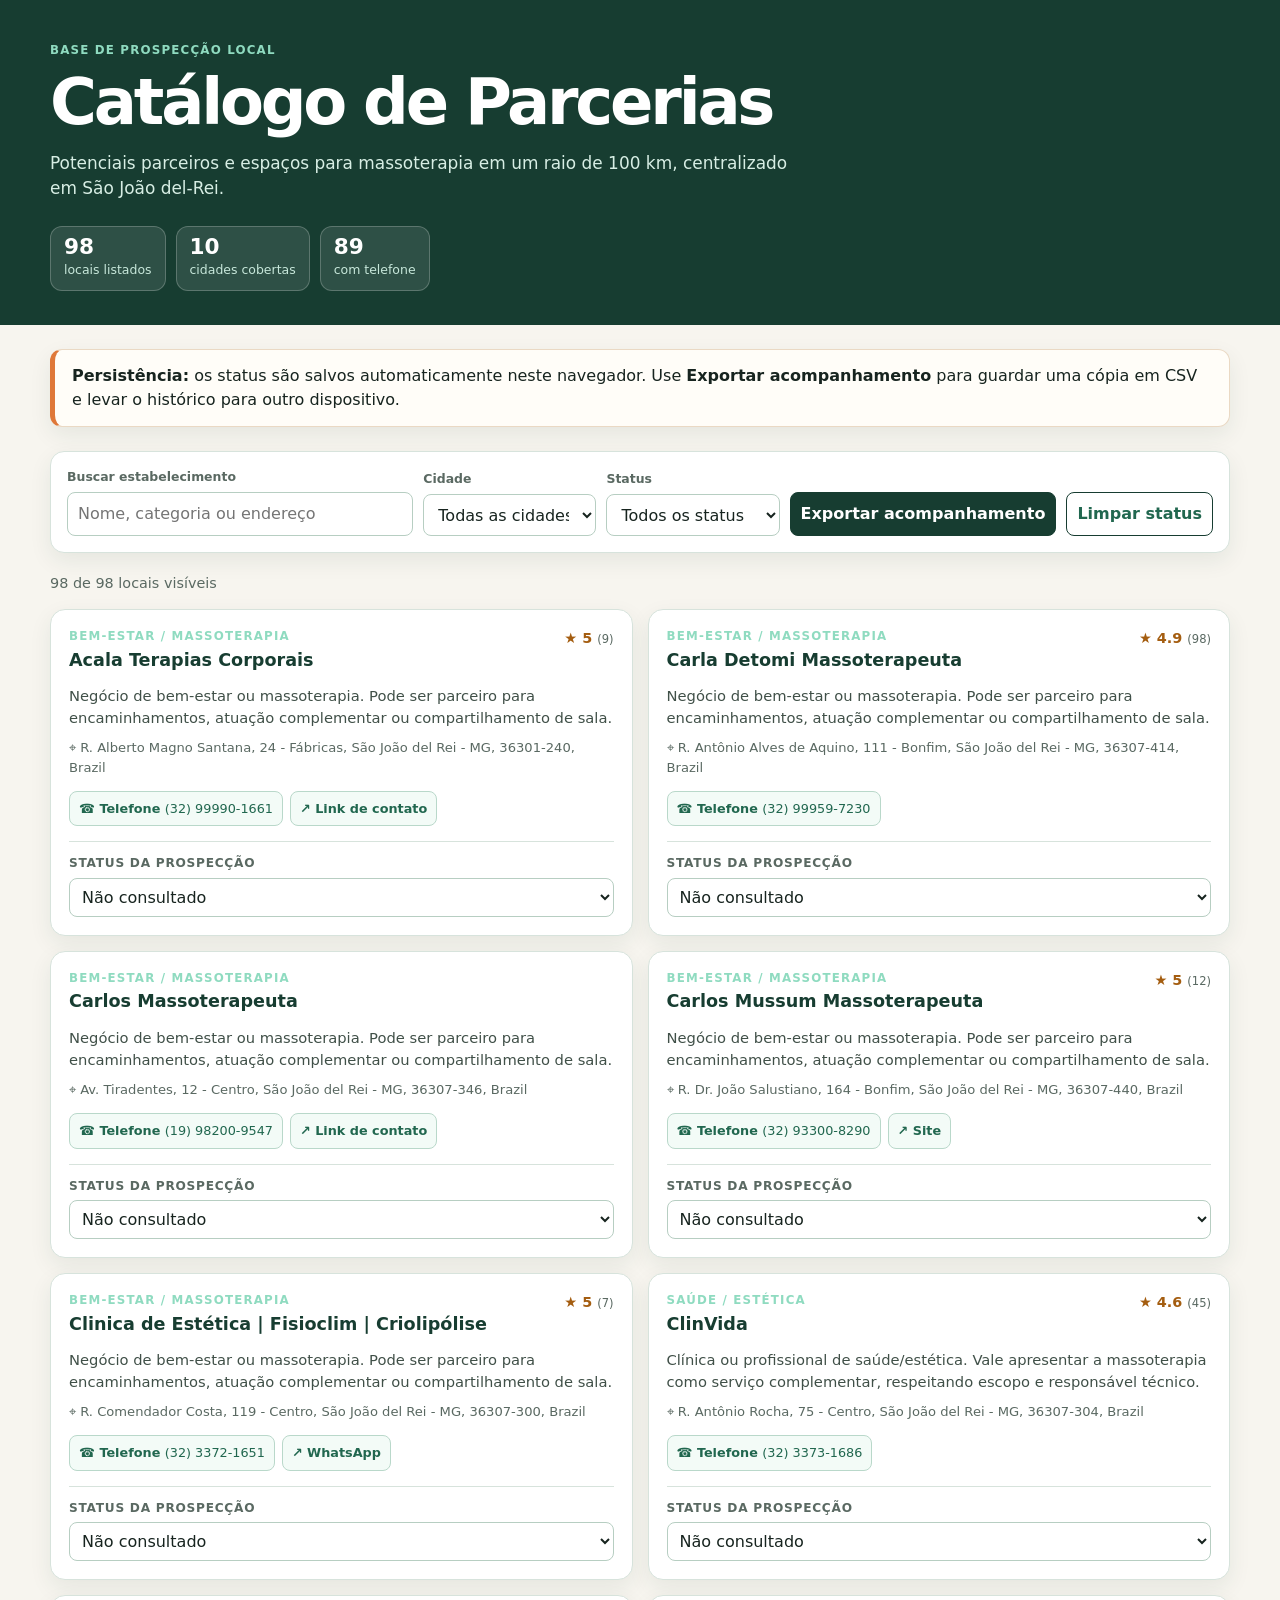
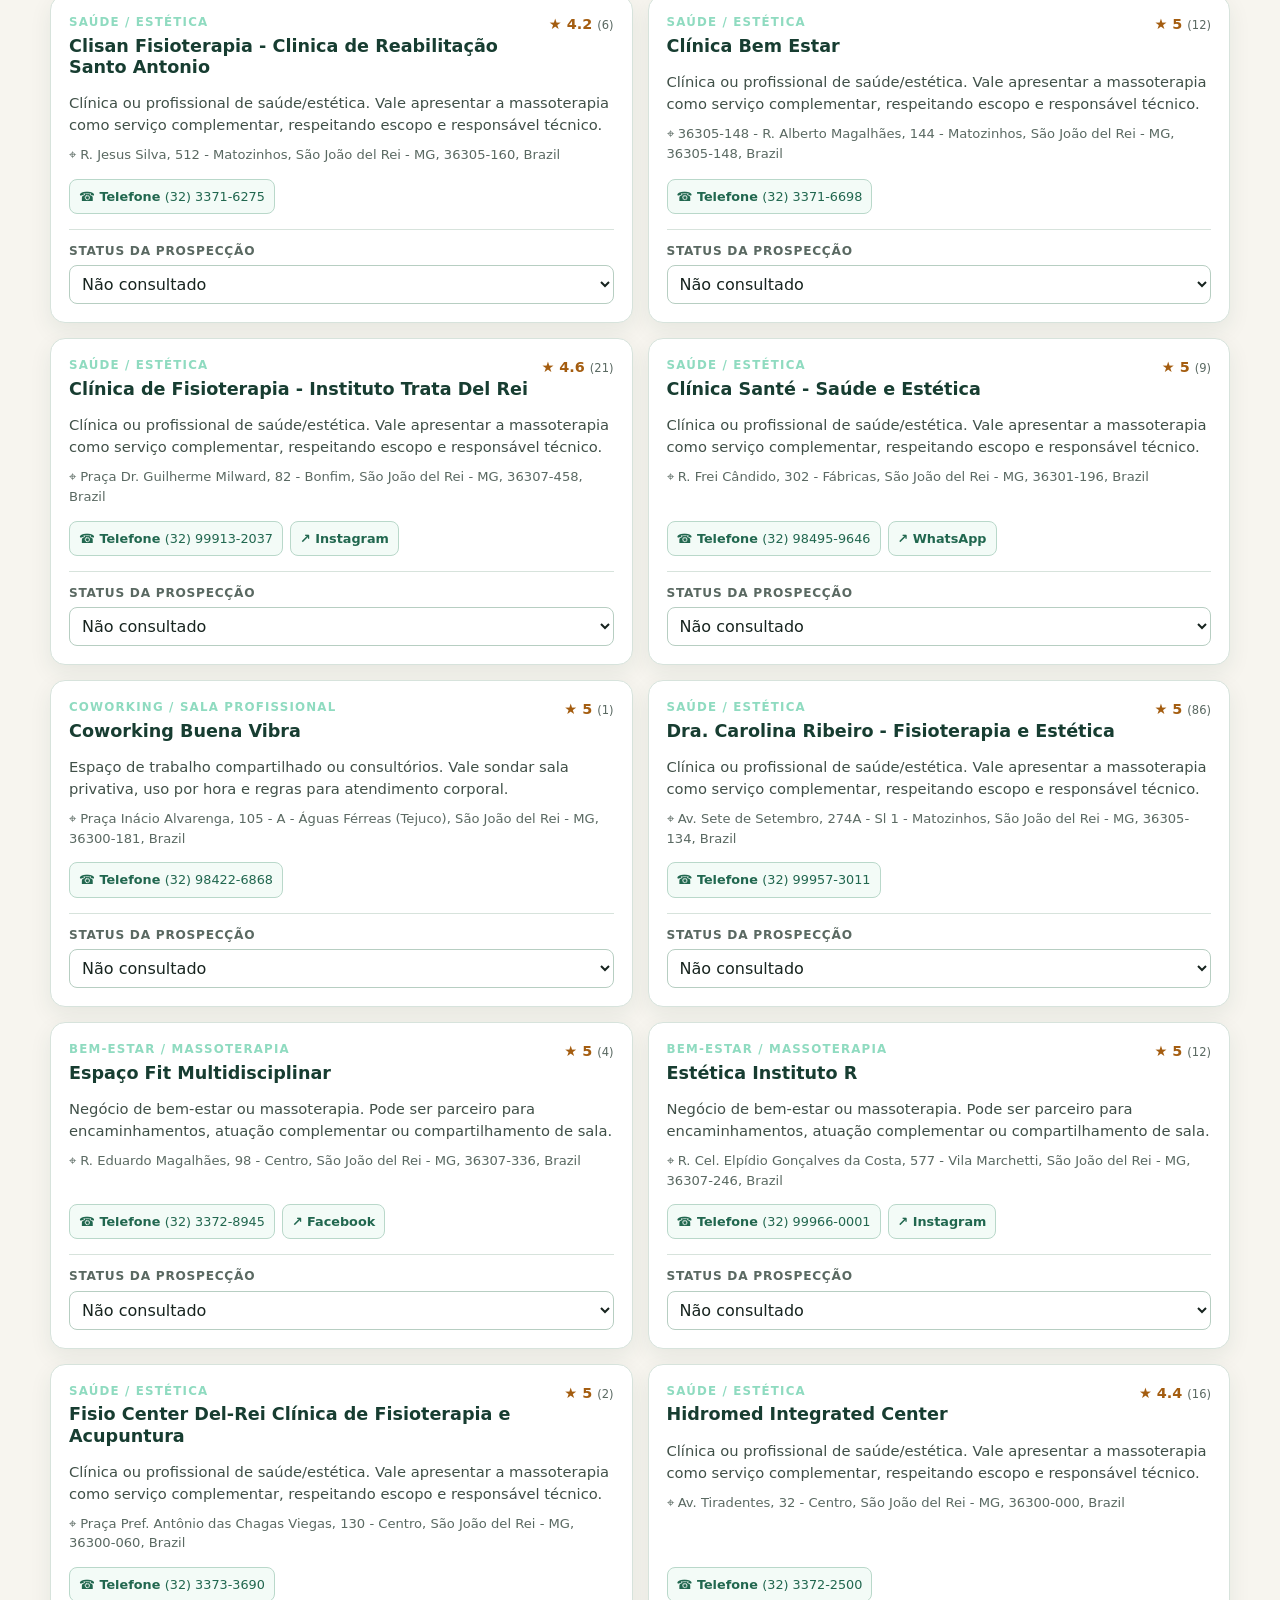
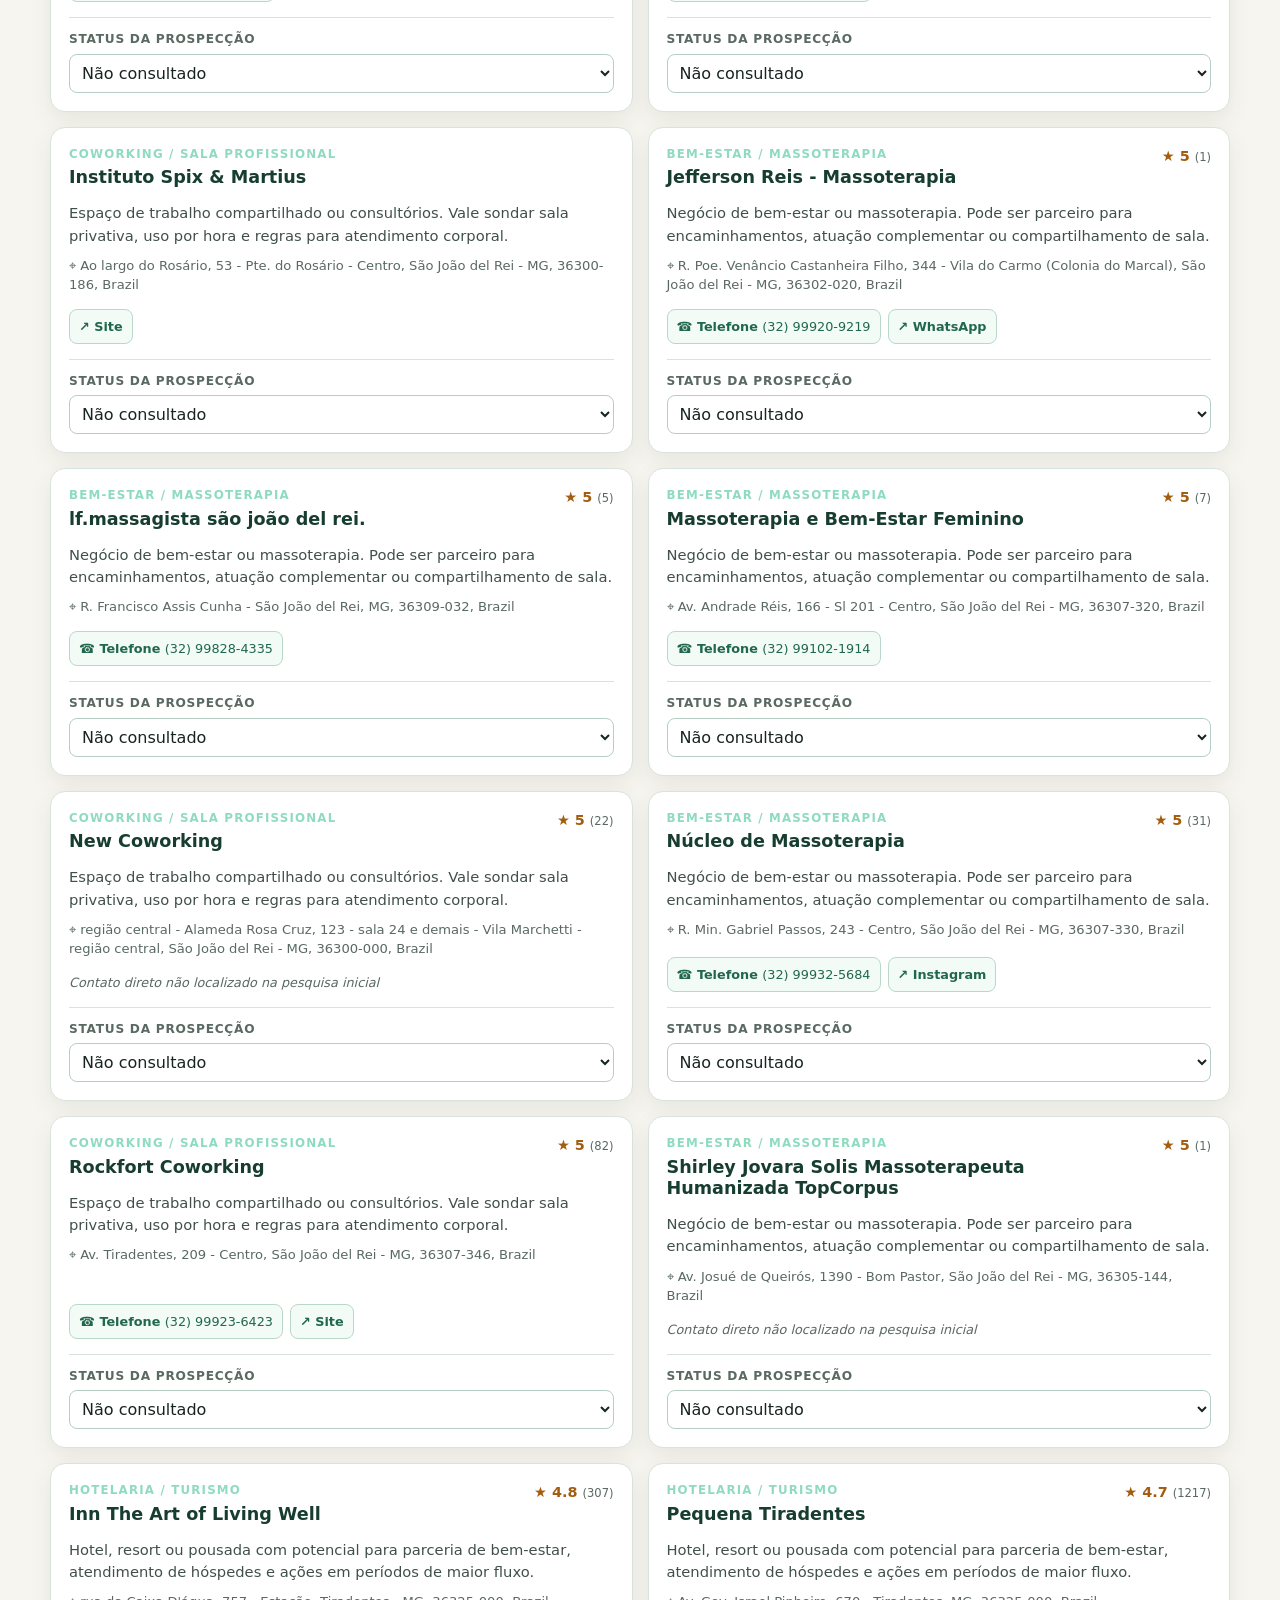
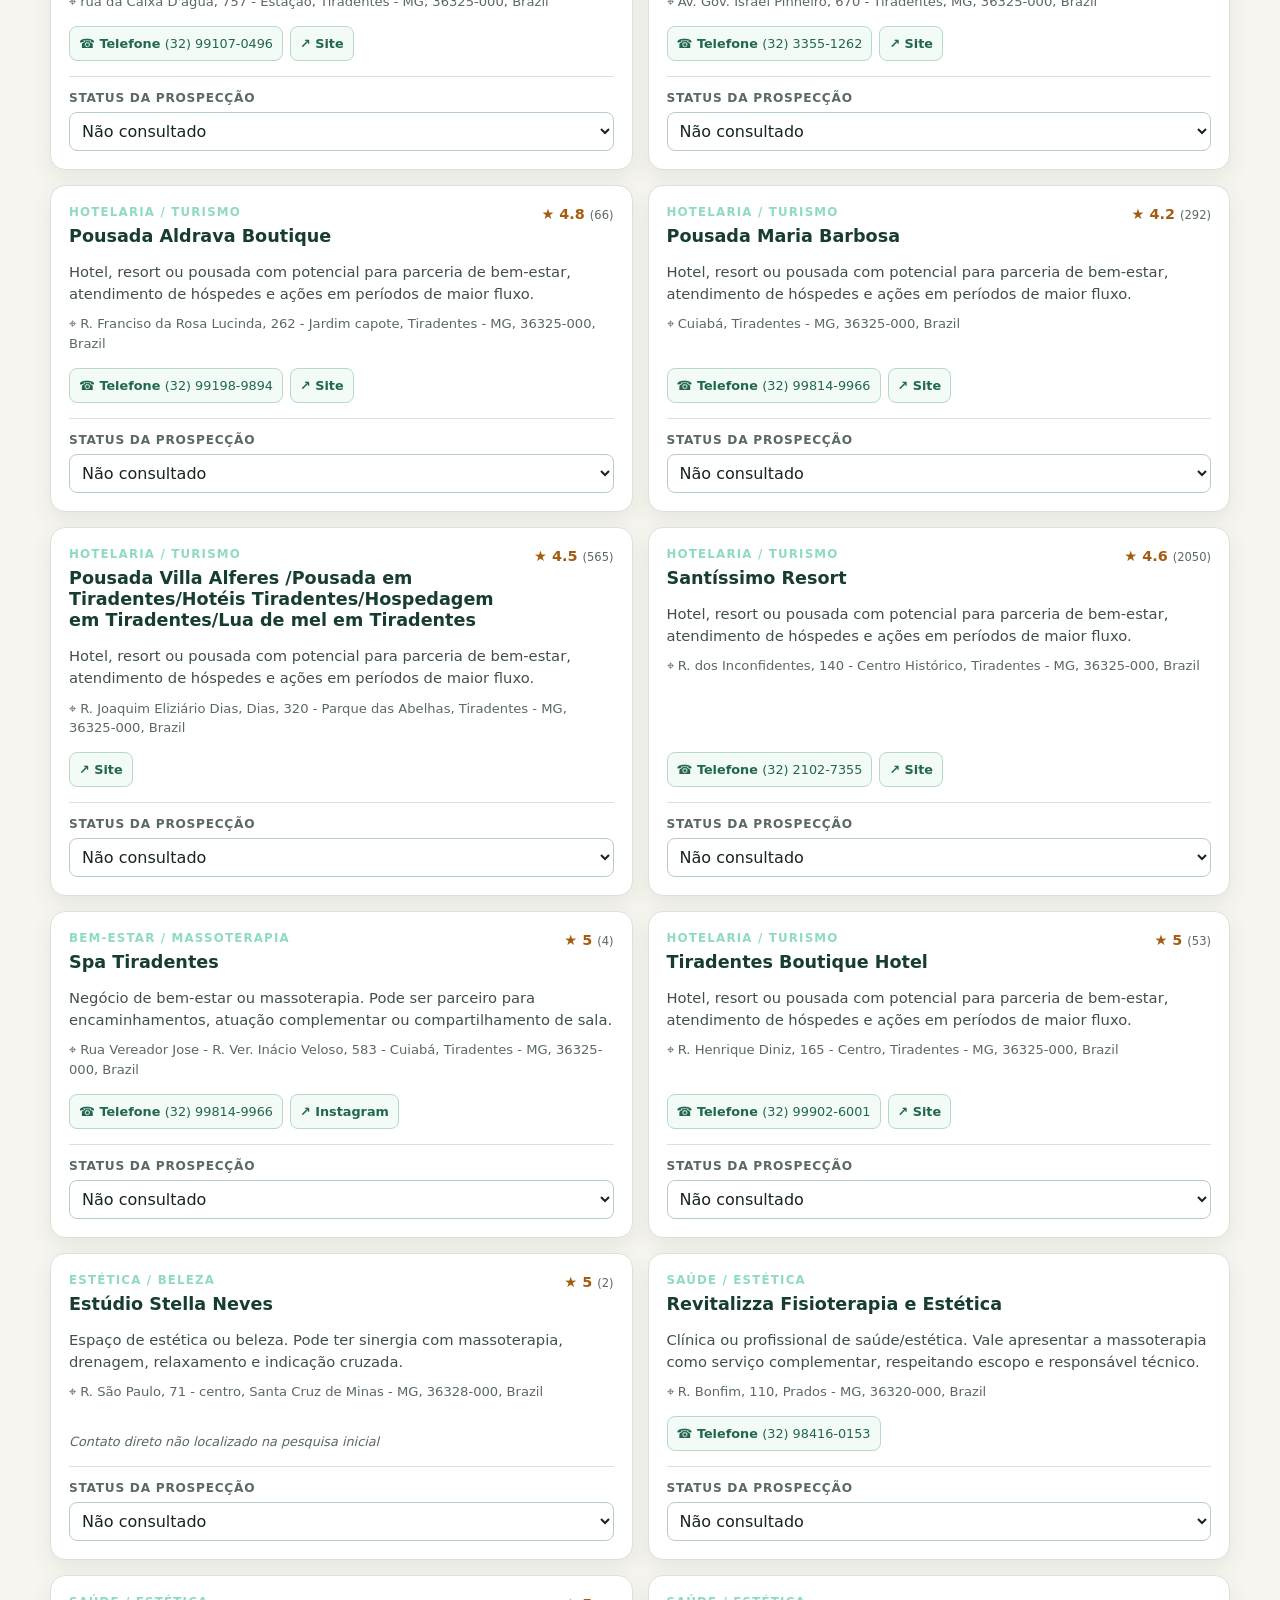
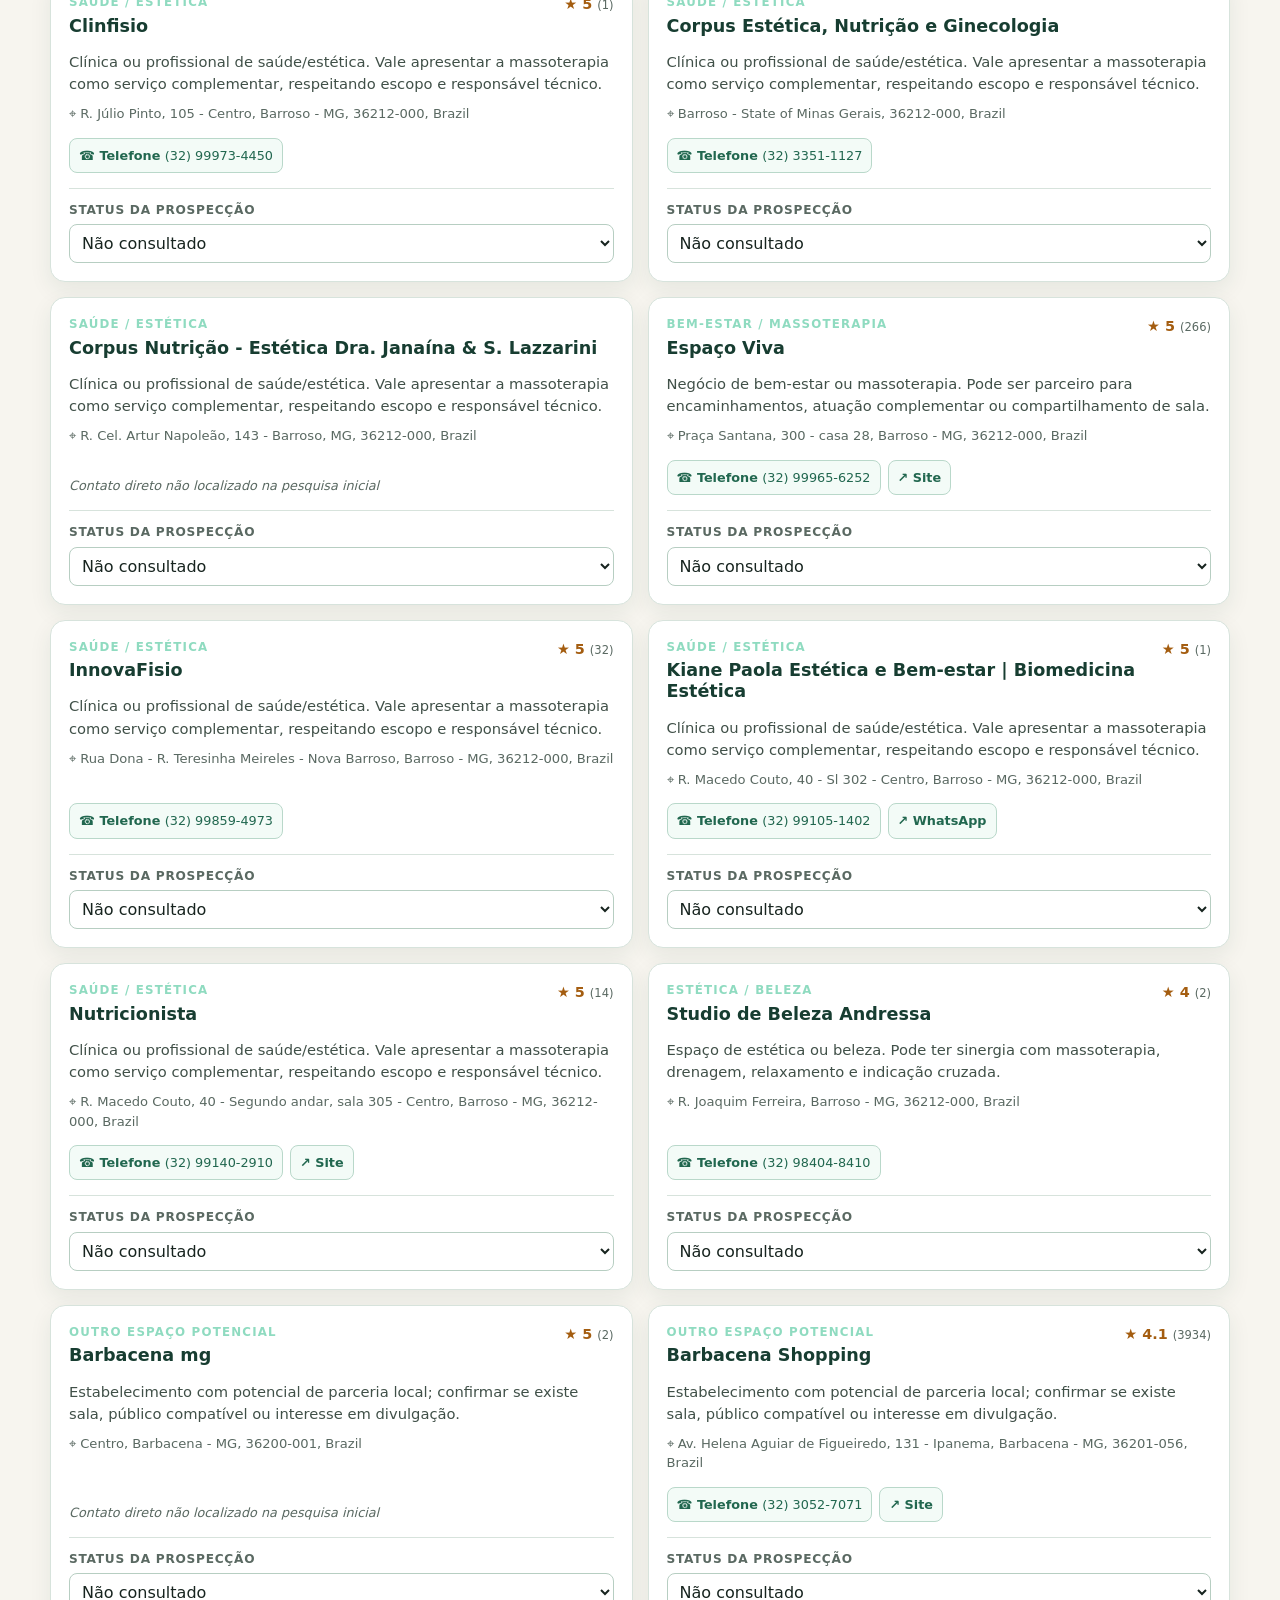
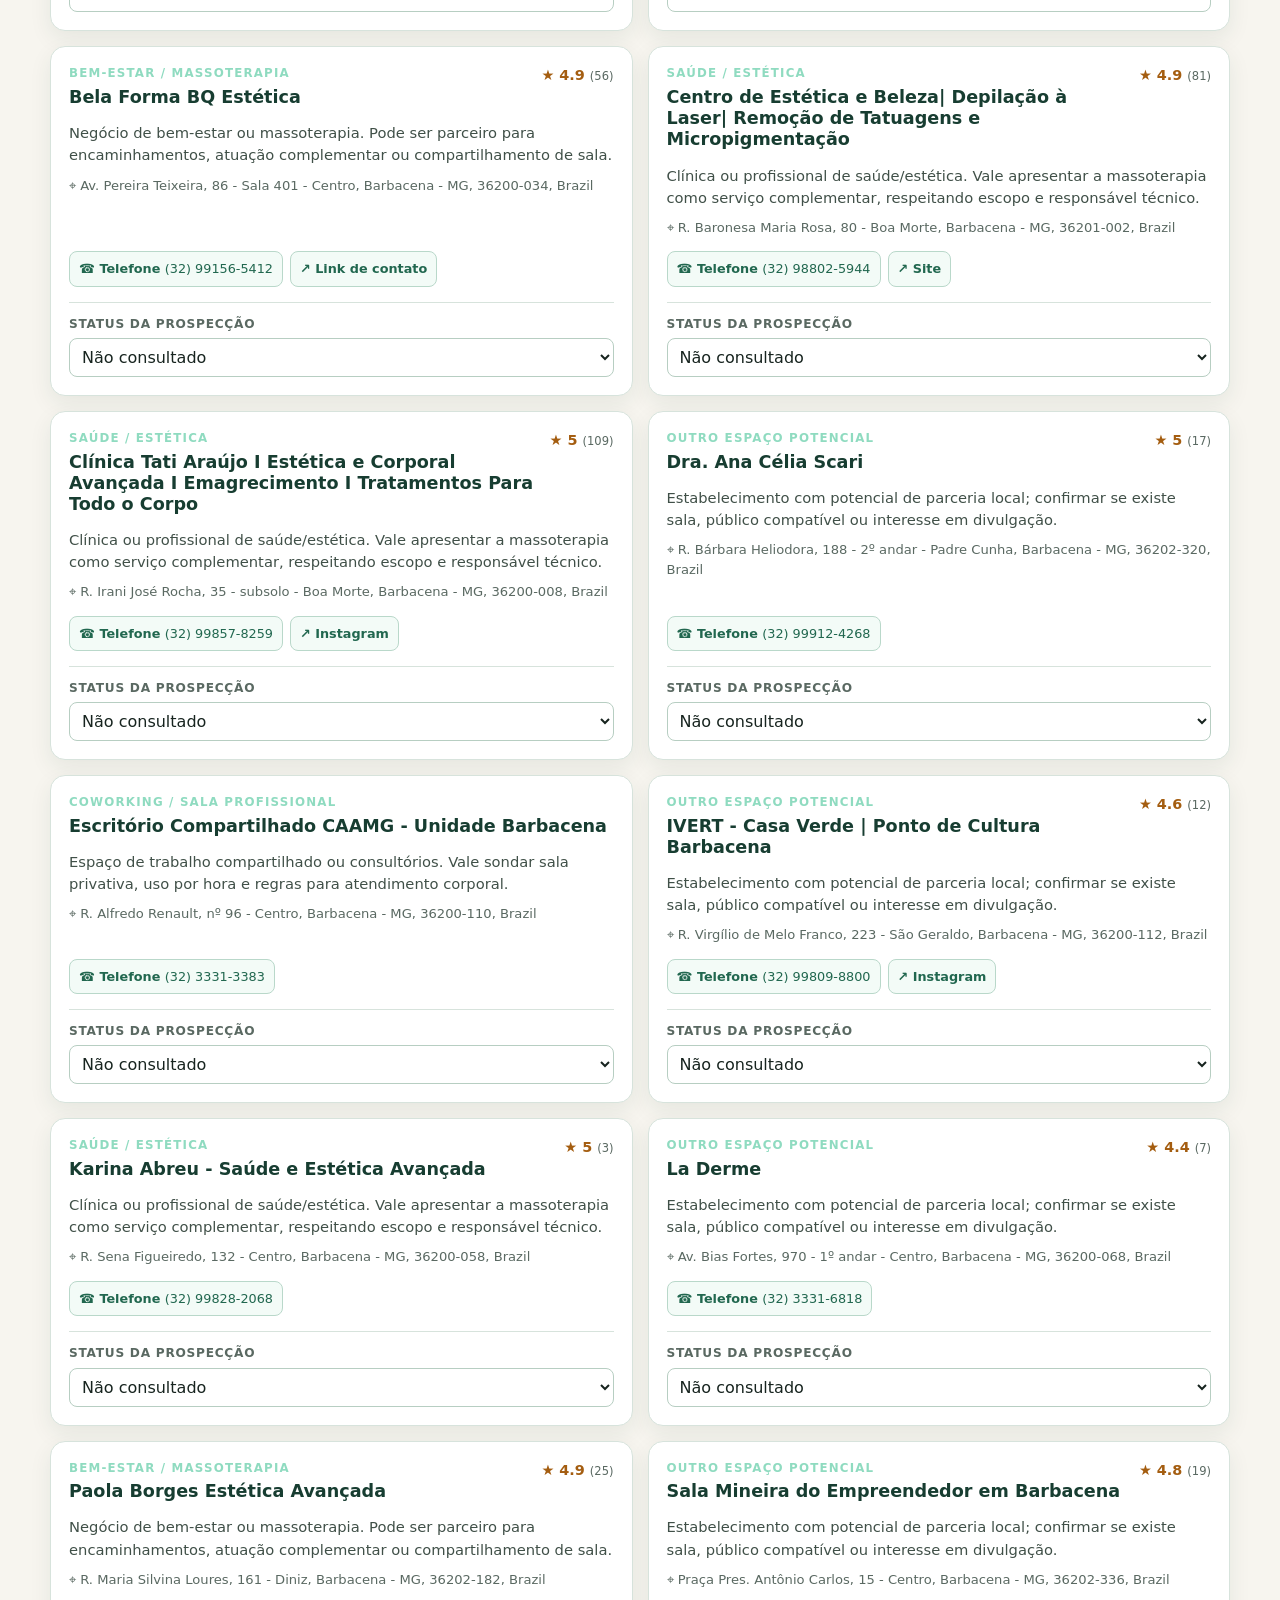
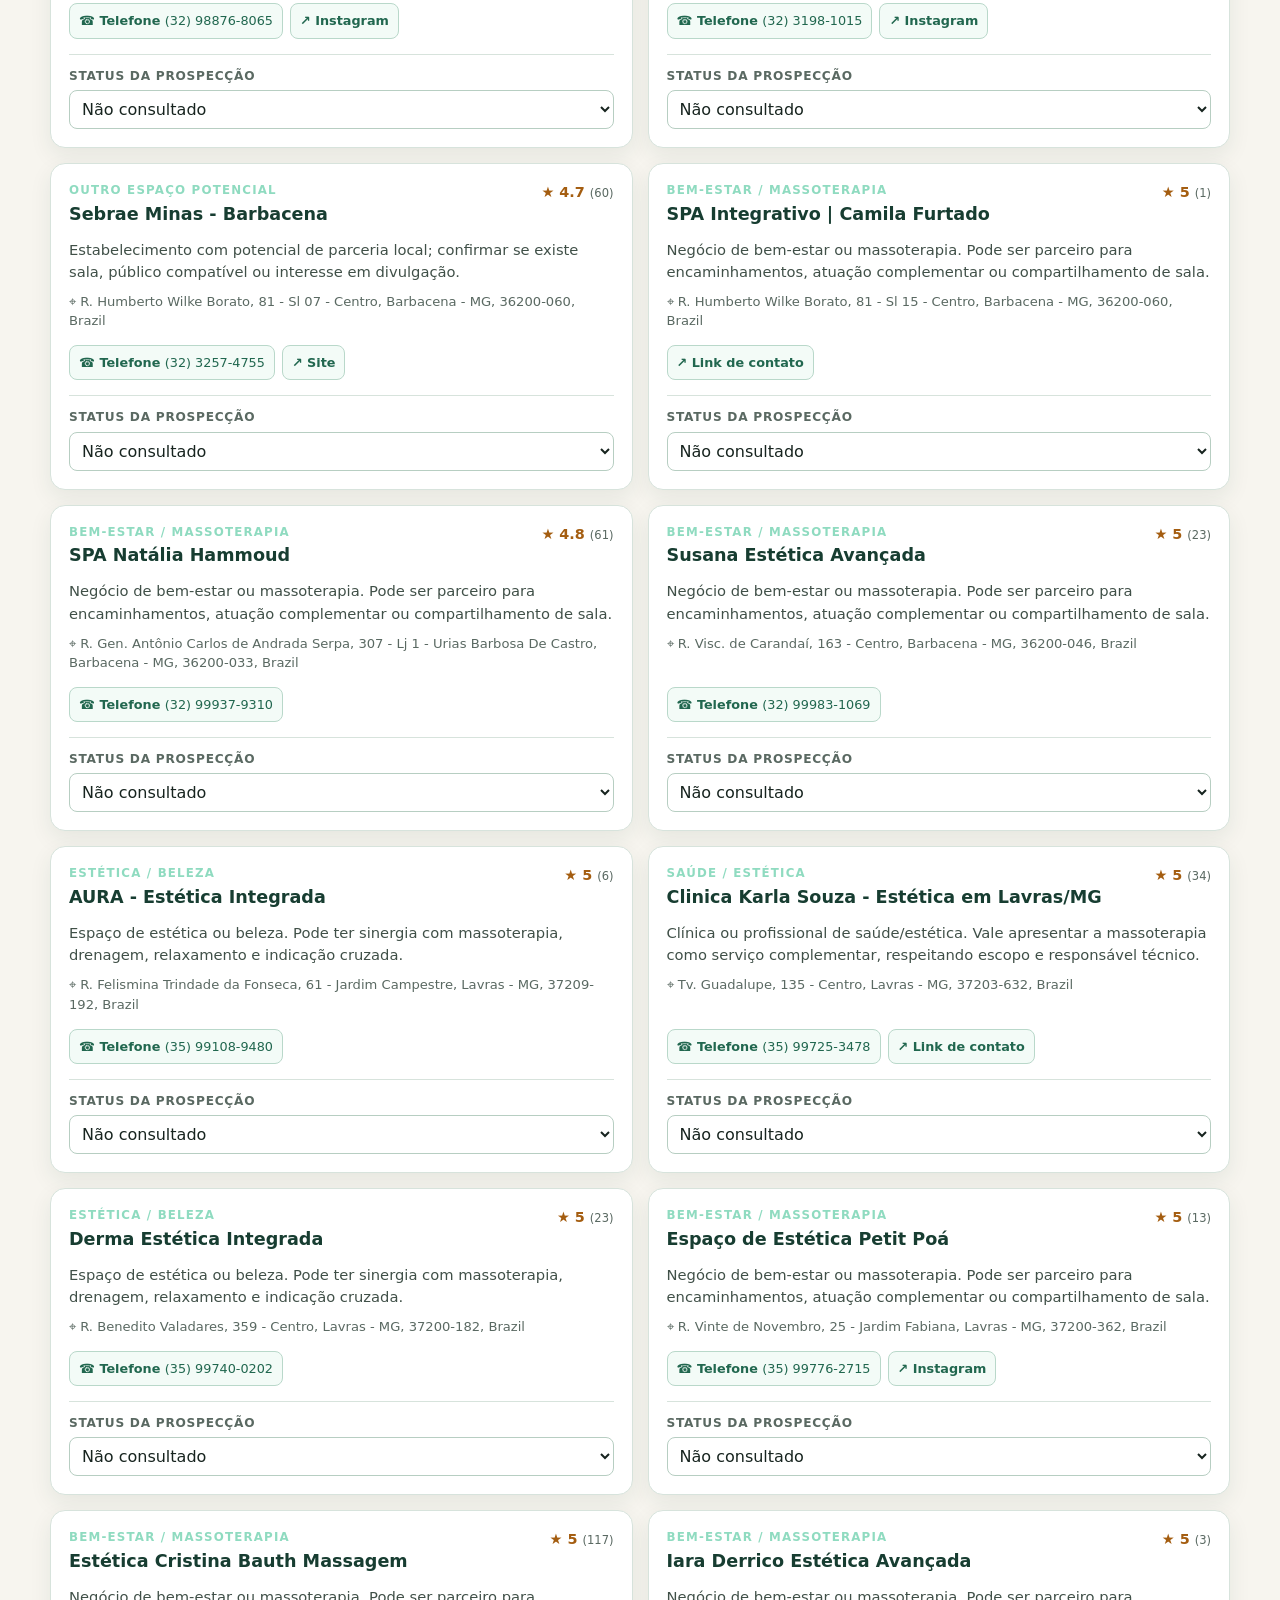
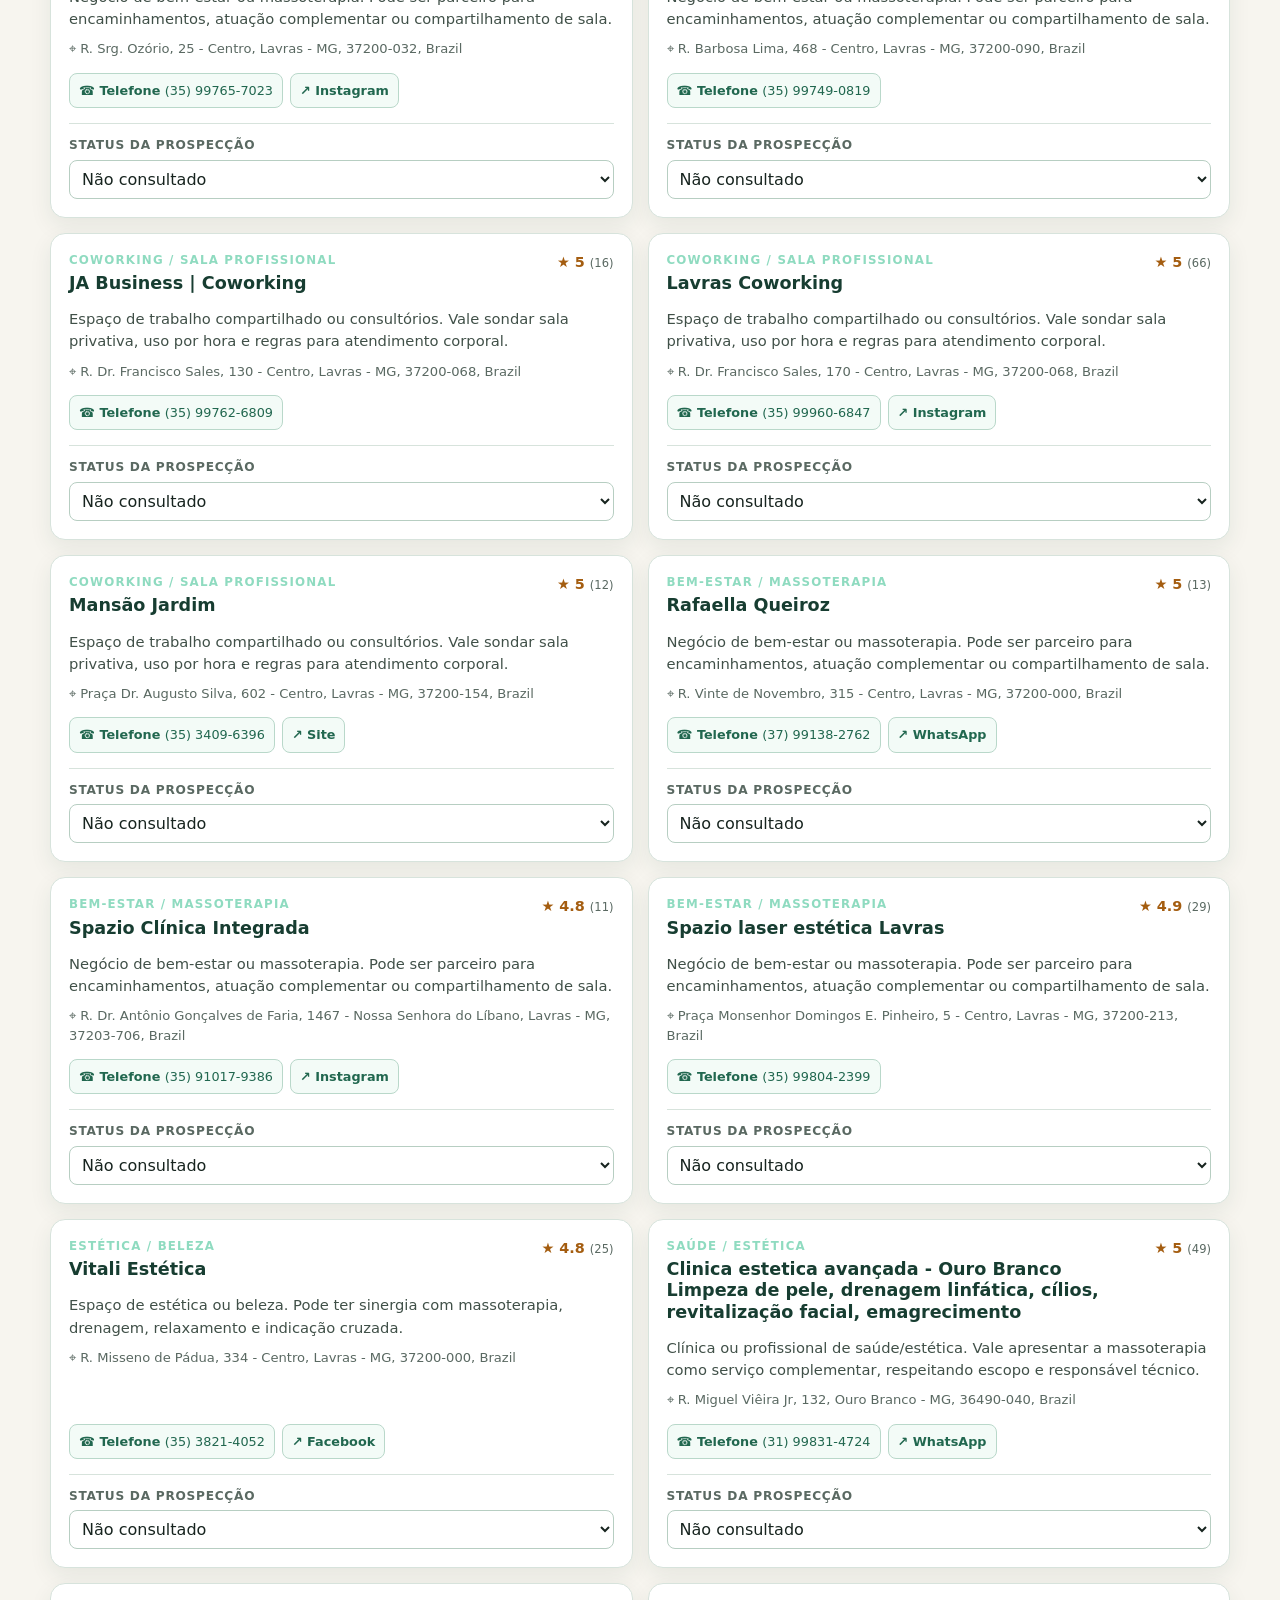
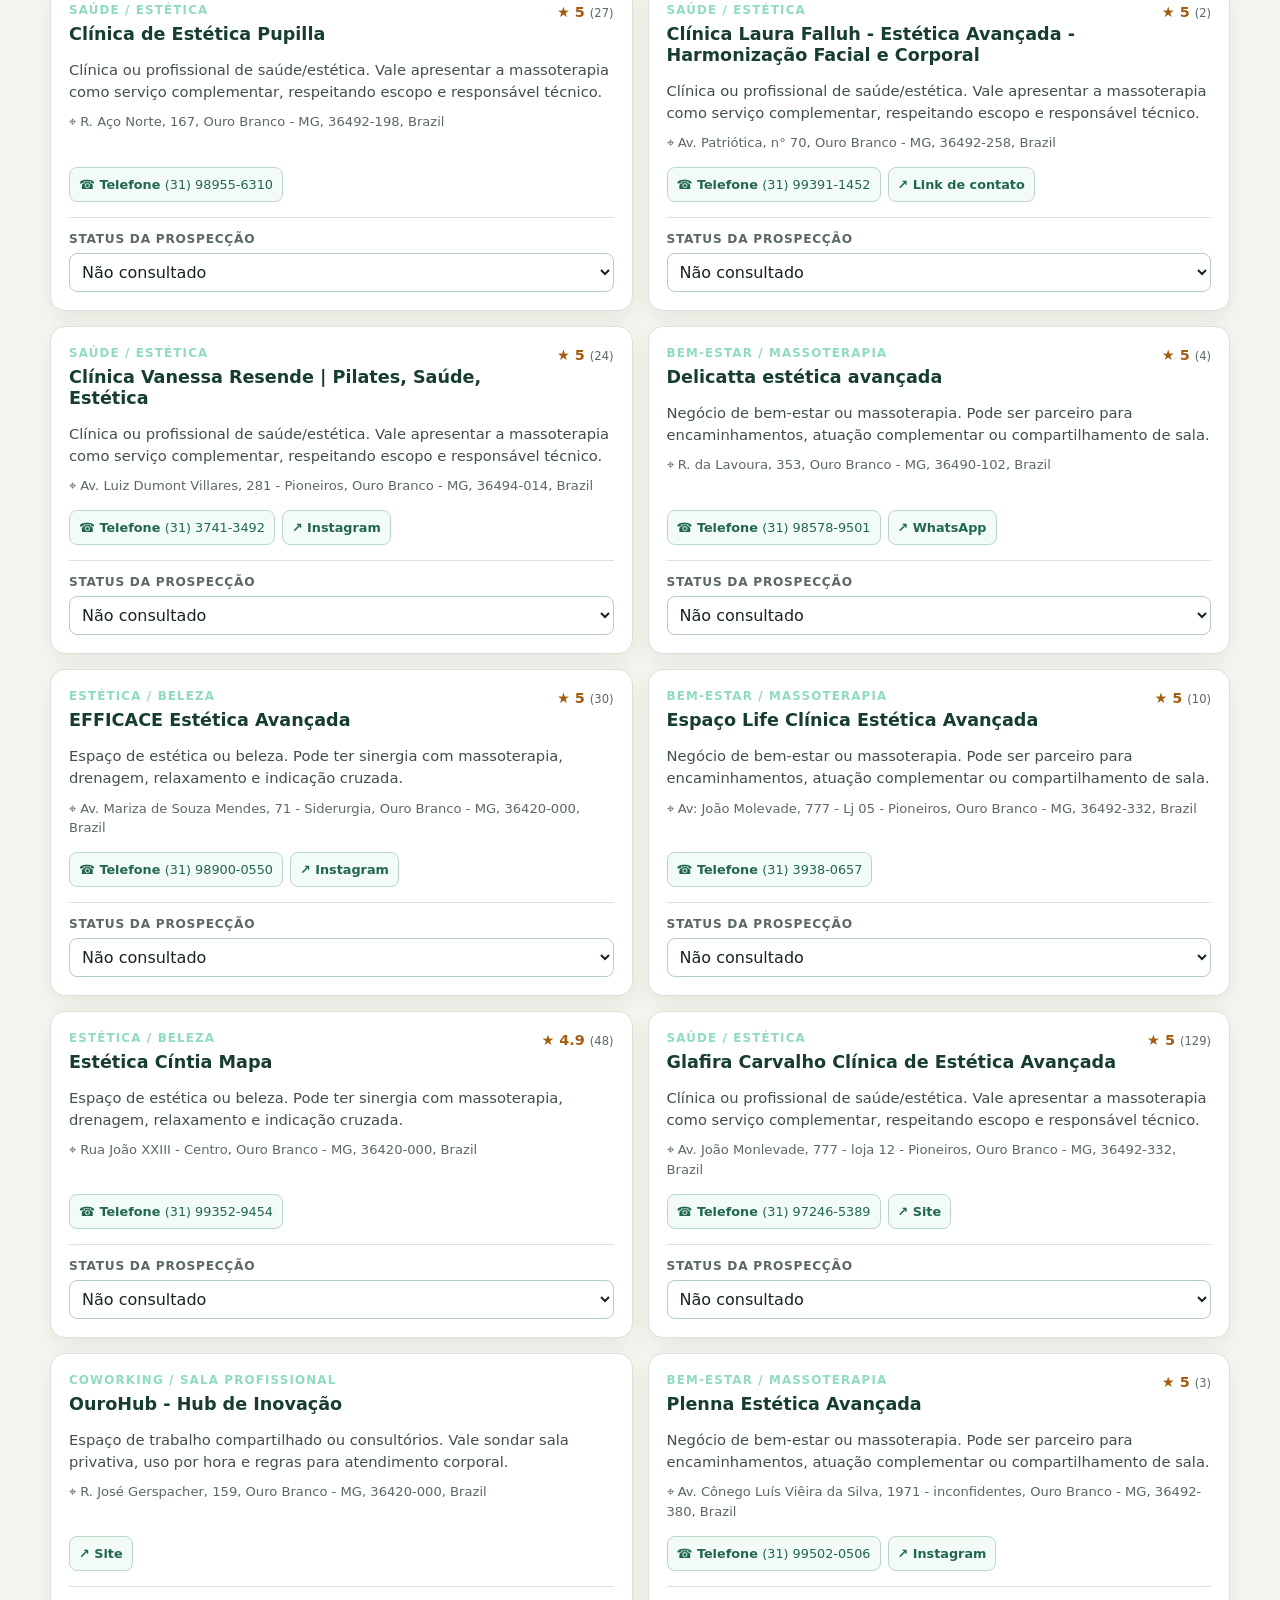
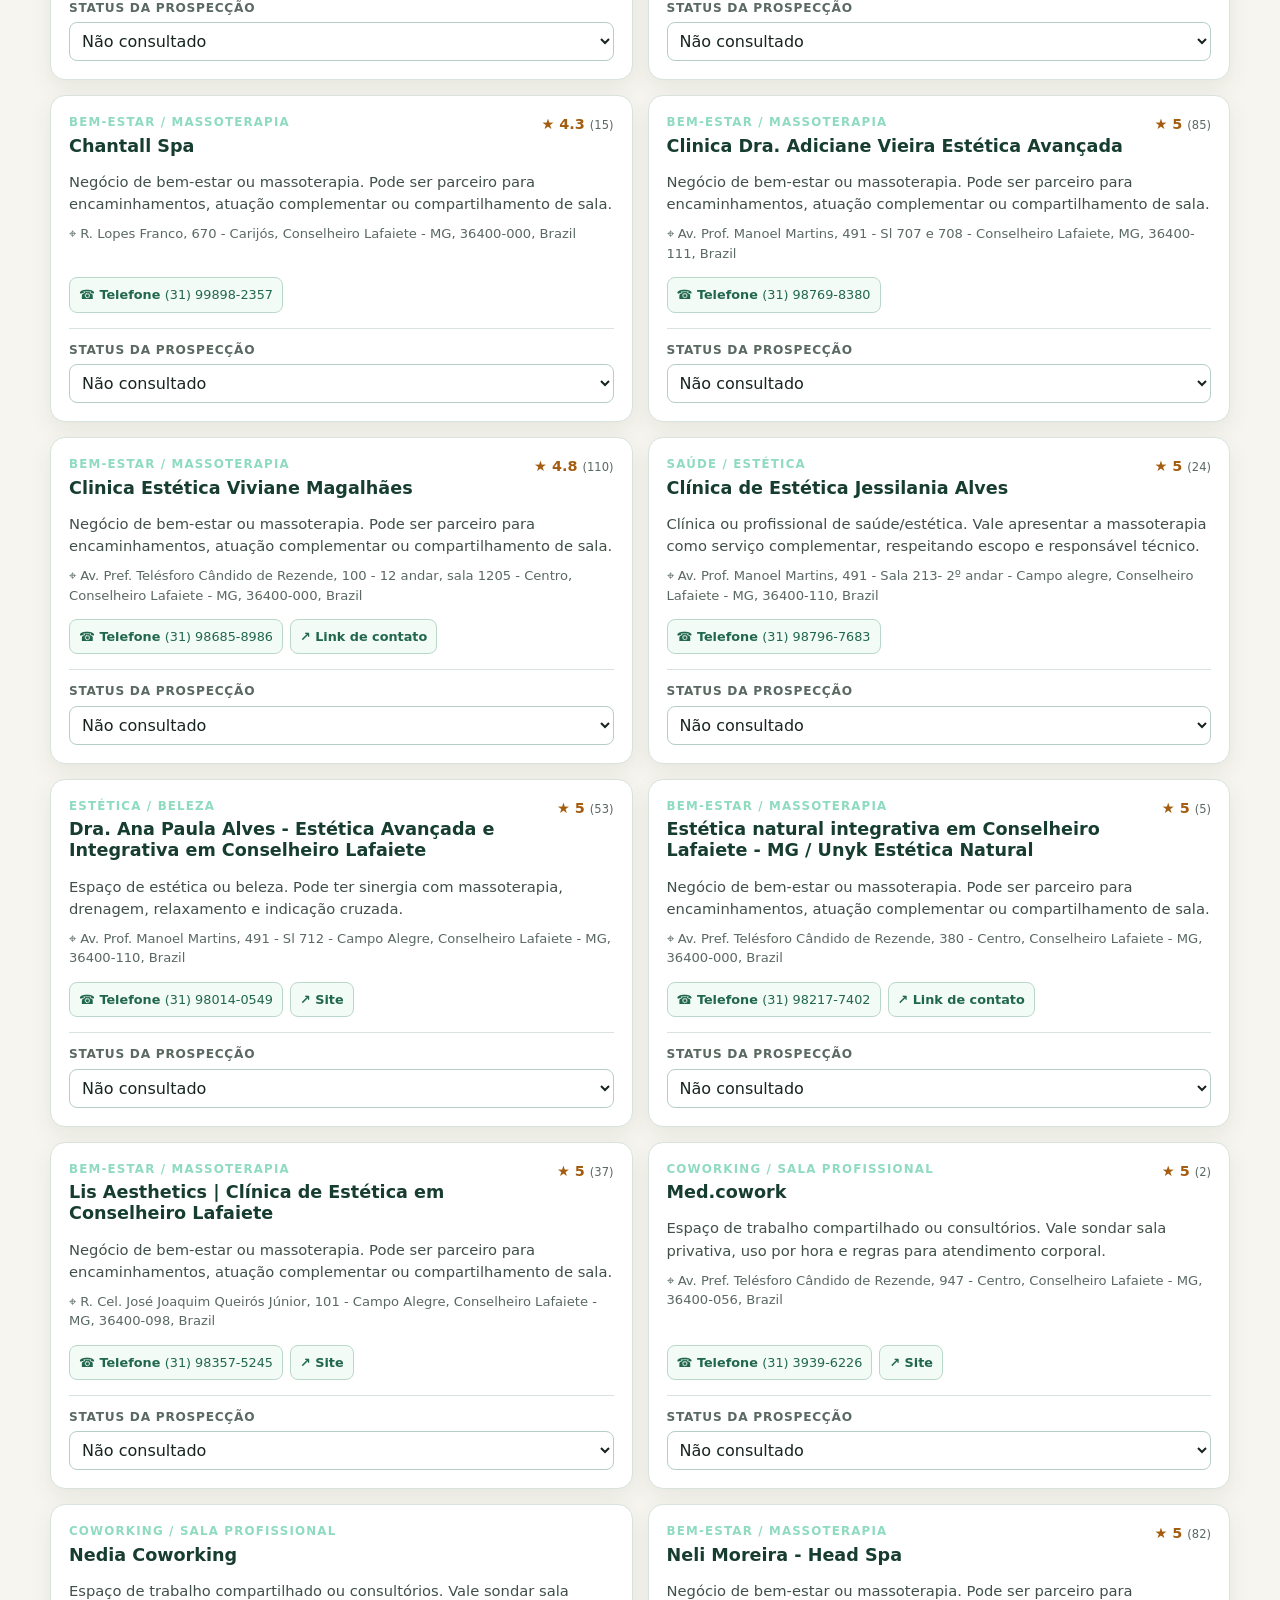
==== index.html @ be70ea0e "Versionar caminhos de assets para evitar cache antigo" ====
<!doctype html><html lang="pt-BR"><head><meta charset="utf-8"><title>Catálogo de Parcerias</title><meta name="description" content="Catálogo de potenciais parceiros para massoterapia em um raio de 100 km de São João del-Rei."><meta name="viewport" content="width=device-width, initial-scale=1"><meta name="theme-color" content="#173d31"><meta property="og:type" content="website"><meta property="og:title" content="Catálogo de Parcerias"><meta property="og:description" content="Potenciais parceiros, coworkings, clínicas, spas e hotéis para massoterapia em até 100 km de São João del-Rei."><link rel="stylesheet" href="assets/css/style.css?v=2"></head><body><header class="hero"><div class="wrap"><div class="kicker">Base de prospecção local</div><h1>Catálogo de Parcerias</h1><p id="scope">Carregando catálogo...</p><div class="stats"><div class="stat"><strong id="total">—</strong><span>locais listados</span></div><div class="stat"><strong id="citiesCount">—</strong><span>cidades cobertas</span></div><div class="stat"><strong id="phones">—</strong><span>com telefone</span></div></div></div></header><main class="wrap"><div class="notice"><strong>Persistência:</strong> os status são salvos automaticamente neste navegador. Use <strong>Exportar acompanhamento</strong> para guardar uma cópia em CSV e levar o histórico para outro dispositivo.</div><section class="toolbar" aria-label="Ferramentas do catálogo"><div class="field wide"><label for="search">Buscar estabelecimento</label><input id="search" type="search" placeholder="Nome, categoria ou endereço"></div><div class="field"><label for="city">Cidade</label><select id="city"><option value="todas">Todas as cidades</option></select></div><div class="field"><label for="statusFilter">Status</label><select id="statusFilter"><option value="todos">Todos os status</option><option value="nao-consultado">Não consultado</option><option value="consultado">Consultado</option><option value="positiva">Positiva</option><option value="negativa">Negativa</option><option value="espera">Em espera</option></select></div><button id="exportBtn" type="button">Exportar acompanhamento</button><button id="clearBtn" type="button" class="secondary">Limpar status</button></section><p id="resultCount" class="result-count" aria-live="polite"></p><section class="grid" id="catalog" aria-live="polite"></section></main><footer><div class="wrap"><strong>Critério:</strong> foram priorizados coworkings, clínicas, estética, beleza, massoterapia, spas e hotelaria identificados em fichas públicas. A presença no catálogo não significa que o estabelecimento aceite parceria. A busca foi reduzida a um raio geográfico de 100 km a partir de São João del-Rei; os contatos devem ser confirmados antes da abordagem. E-mails não foram localizados de forma confiável na pesquisa inicial.<br><br>Pesquisa inicial: 18/08/2026.</div></footer><script src="assets/js/app.js?v=2"></script></body></html>
---- assets/css/style.css ----
/* Layout and visual tokens for Catálogo de Parcerias. */
:root{--ink:#17241f;--muted:#5a6962;--green:#173d31;--green2:#21674f;--mint:#e1f2e9;--cream:#f7f5ef;--line:#d7e3dc;--orange:#df7839;--shadow:0 8px 22px rgba(23,61,49,.08)}*{box-sizing:border-box}body{margin:0;background:var(--cream);color:var(--ink);font-family:system-ui,-apple-system,"Segoe UI",sans-serif;line-height:1.5}a{color:var(--green2)}.wrap{width:min(1180px,calc(100% - 32px));margin:auto}.hero{background:var(--green);color:#fff;padding:42px 0 34px}.eyebrow,.kicker{font-size:.74rem;text-transform:uppercase;letter-spacing:.1em;font-weight:800;color:#8fdbc0}.hero h1{font-size:clamp(2.2rem,5vw,4rem);line-height:1.02;letter-spacing:-.05em;max-width:800px;margin:10px 0 16px}.hero p{color:#d7eee4;max-width:760px;font-size:1.06rem;margin:0}.stats{display:flex;flex-wrap:wrap;gap:10px;margin-top:24px}.stat{border:1px solid rgba(255,255,255,.22);background:rgba(255,255,255,.1);border-radius:12px;padding:9px 13px}.stat strong{display:block;font-size:1.35rem;line-height:1}.stat span{font-size:.78rem;color:#c7e7da}.notice{background:#fffdf8;border:1px solid #ead9c4;border-left:5px solid var(--orange);border-radius:12px;padding:14px 17px;margin:24px auto;box-shadow:var(--shadow)}.toolbar{background:#fff;border:1px solid var(--line);border-radius:14px;padding:16px;display:grid;grid-template-columns:2fr 1fr 1fr auto auto;gap:10px;align-items:end;box-shadow:var(--shadow);margin:20px 0}.field label{display:block;font-size:.78rem;font-weight:800;color:var(--muted);margin-bottom:5px}.field input,.field select,.toolbar button{width:100%;min-height:42px;border:1px solid #b7cec2;border-radius:8px;padding:9px 10px;background:#fff;color:var(--ink);font:inherit}.field input:focus,.field select:focus,.toolbar button:focus{outline:3px solid #a8dfc9;outline-offset:1px}.toolbar button{cursor:pointer;font-weight:800;background:var(--green);border-color:var(--green);color:#fff;white-space:nowrap}.toolbar button.secondary{background:#fff;color:var(--green2)}.result-count{margin:14px 0;color:var(--muted);font-size:.9rem}.grid{display:grid;grid-template-columns:repeat(2,minmax(0,1fr));gap:15px;padding-bottom:44px}.partner-card{background:#fff;border:1px solid var(--line);border-radius:15px;padding:18px;box-shadow:var(--shadow);display:flex;flex-direction:column}.card-head{display:flex;justify-content:space-between;gap:12px;align-items:flex-start}.partner-card h2{font-size:1.1rem;line-height:1.2;color:var(--green);margin:4px 0 0}.rating{white-space:nowrap;color:#a45d10;font-weight:800;font-size:.9rem}.rating small{color:var(--muted);font-weight:500;font-size:.72rem}.description{font-size:.92rem;color:#405048;margin:14px 0 9px}.address{font-size:.82rem;color:var(--muted);margin:0 0 14px}.contacts{display:flex;gap:7px;flex-wrap:wrap;margin-top:auto}.contact{font-size:.8rem;text-decoration:none;border:1px solid #b9d8ca;border-radius:8px;padding:7px 9px;background:#f3fbf7;color:var(--green2);font-weight:750}.contact:hover{background:var(--mint)}.contact span{font-weight:500}.no-contact{font-size:.8rem;color:var(--muted);font-style:italic}.follow{border-top:1px solid var(--line);margin-top:15px;padding-top:12px}.follow label{display:block;color:var(--muted);font-size:.76rem;font-weight:800;text-transform:uppercase;letter-spacing:.06em;margin-bottom:5px}.status-select{width:100%;border:1px solid #b7cec2;border-radius:8px;padding:8px;background:#fff;color:var(--ink);font:inherit}.hidden{display:none!important}footer{border-top:1px solid var(--line);padding:22px 0 64px;color:var(--muted);font-size:.82rem}@media(max-width:800px){.toolbar{grid-template-columns:1fr 1fr}.toolbar .wide{grid-column:1/-1}.grid{grid-template-columns:1fr}}@media(max-width:480px){.wrap{width:calc(100% - 22px)}.toolbar{grid-template-columns:1fr}.toolbar .wide{grid-column:auto}.hero{padding-top:32px}}
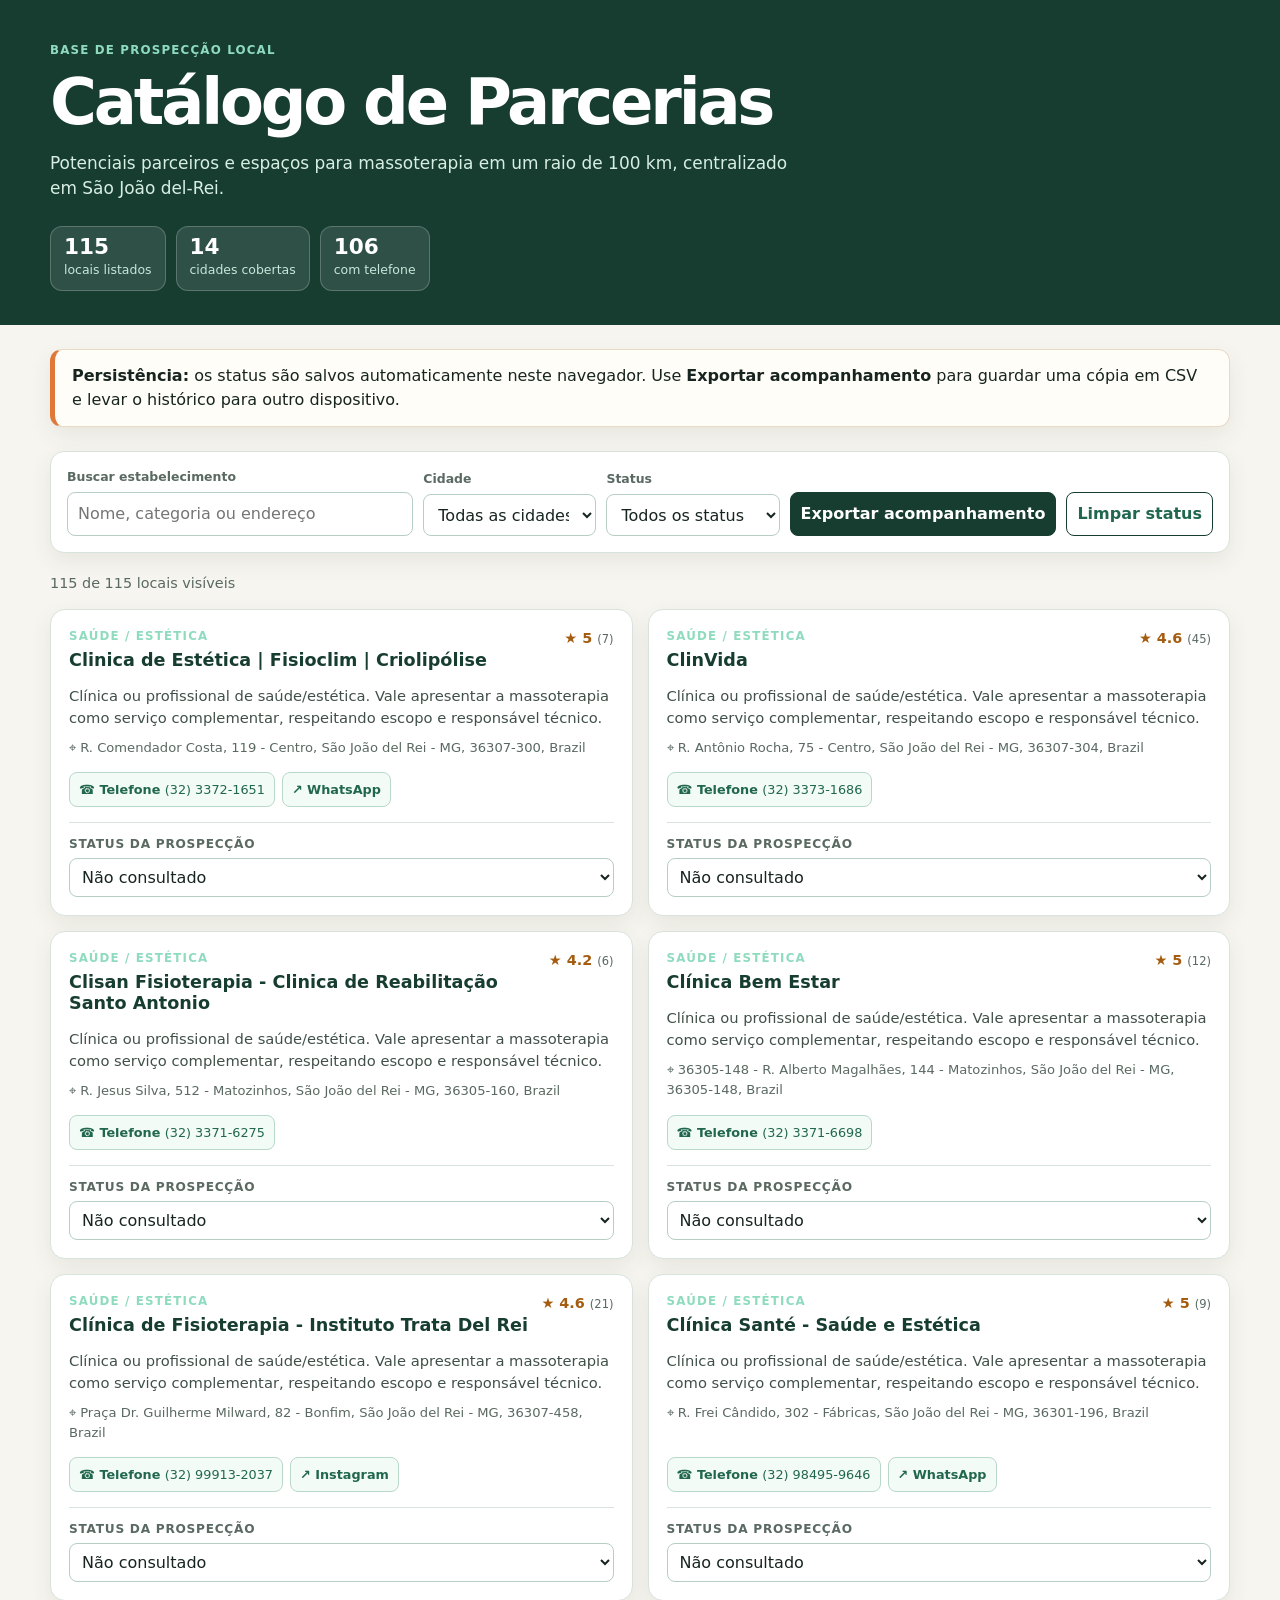
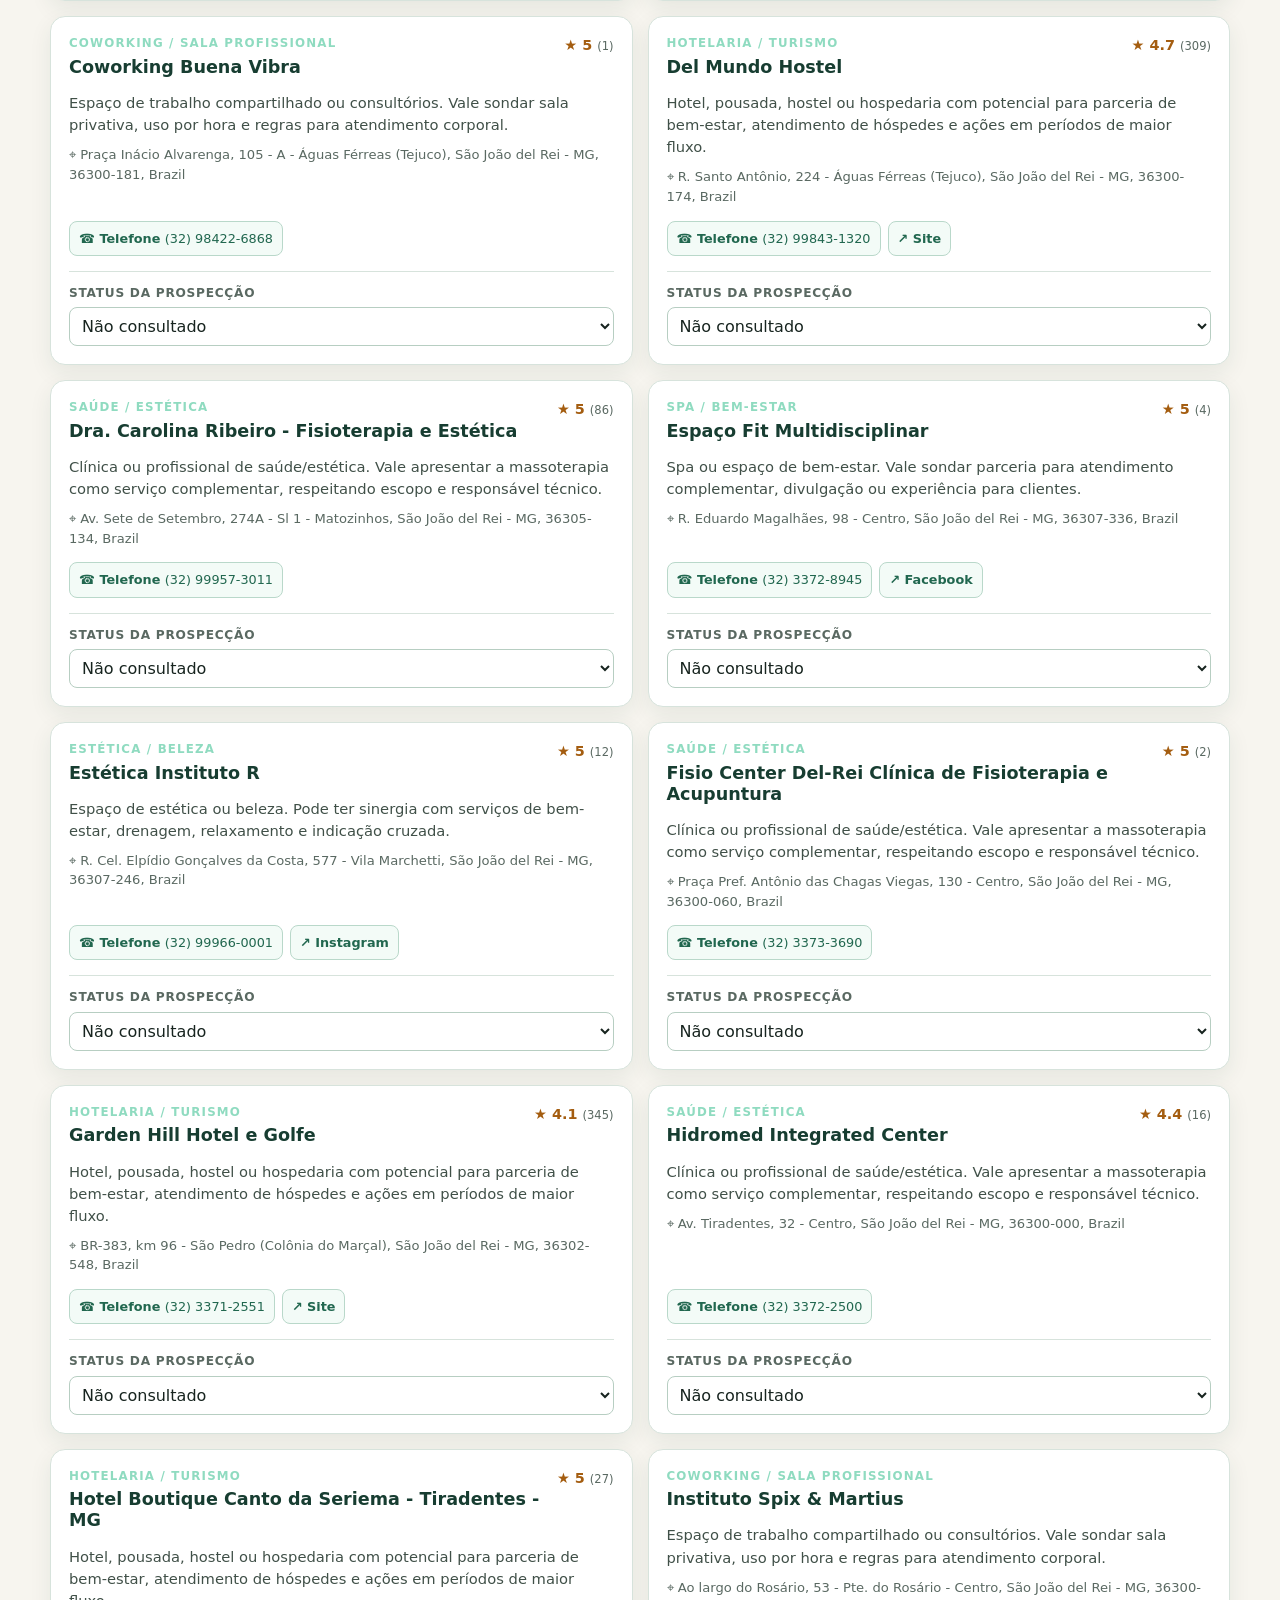
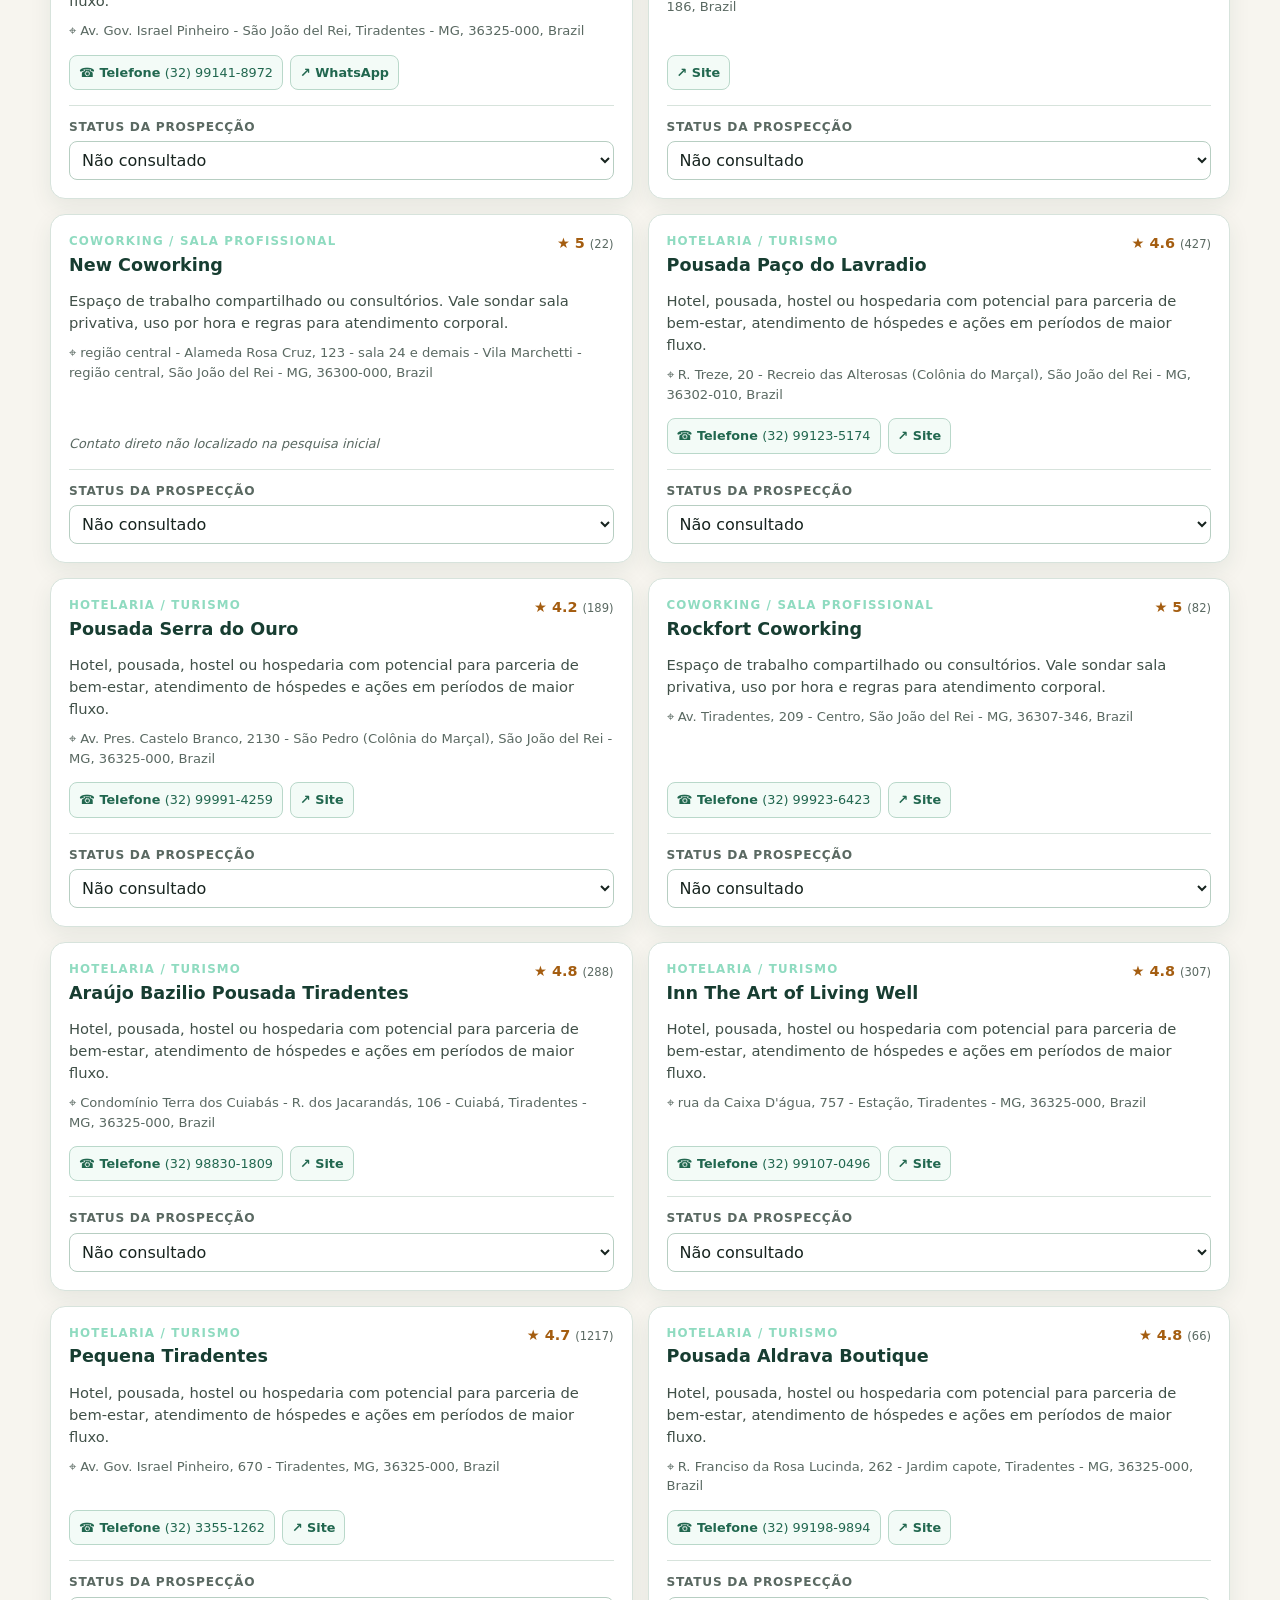
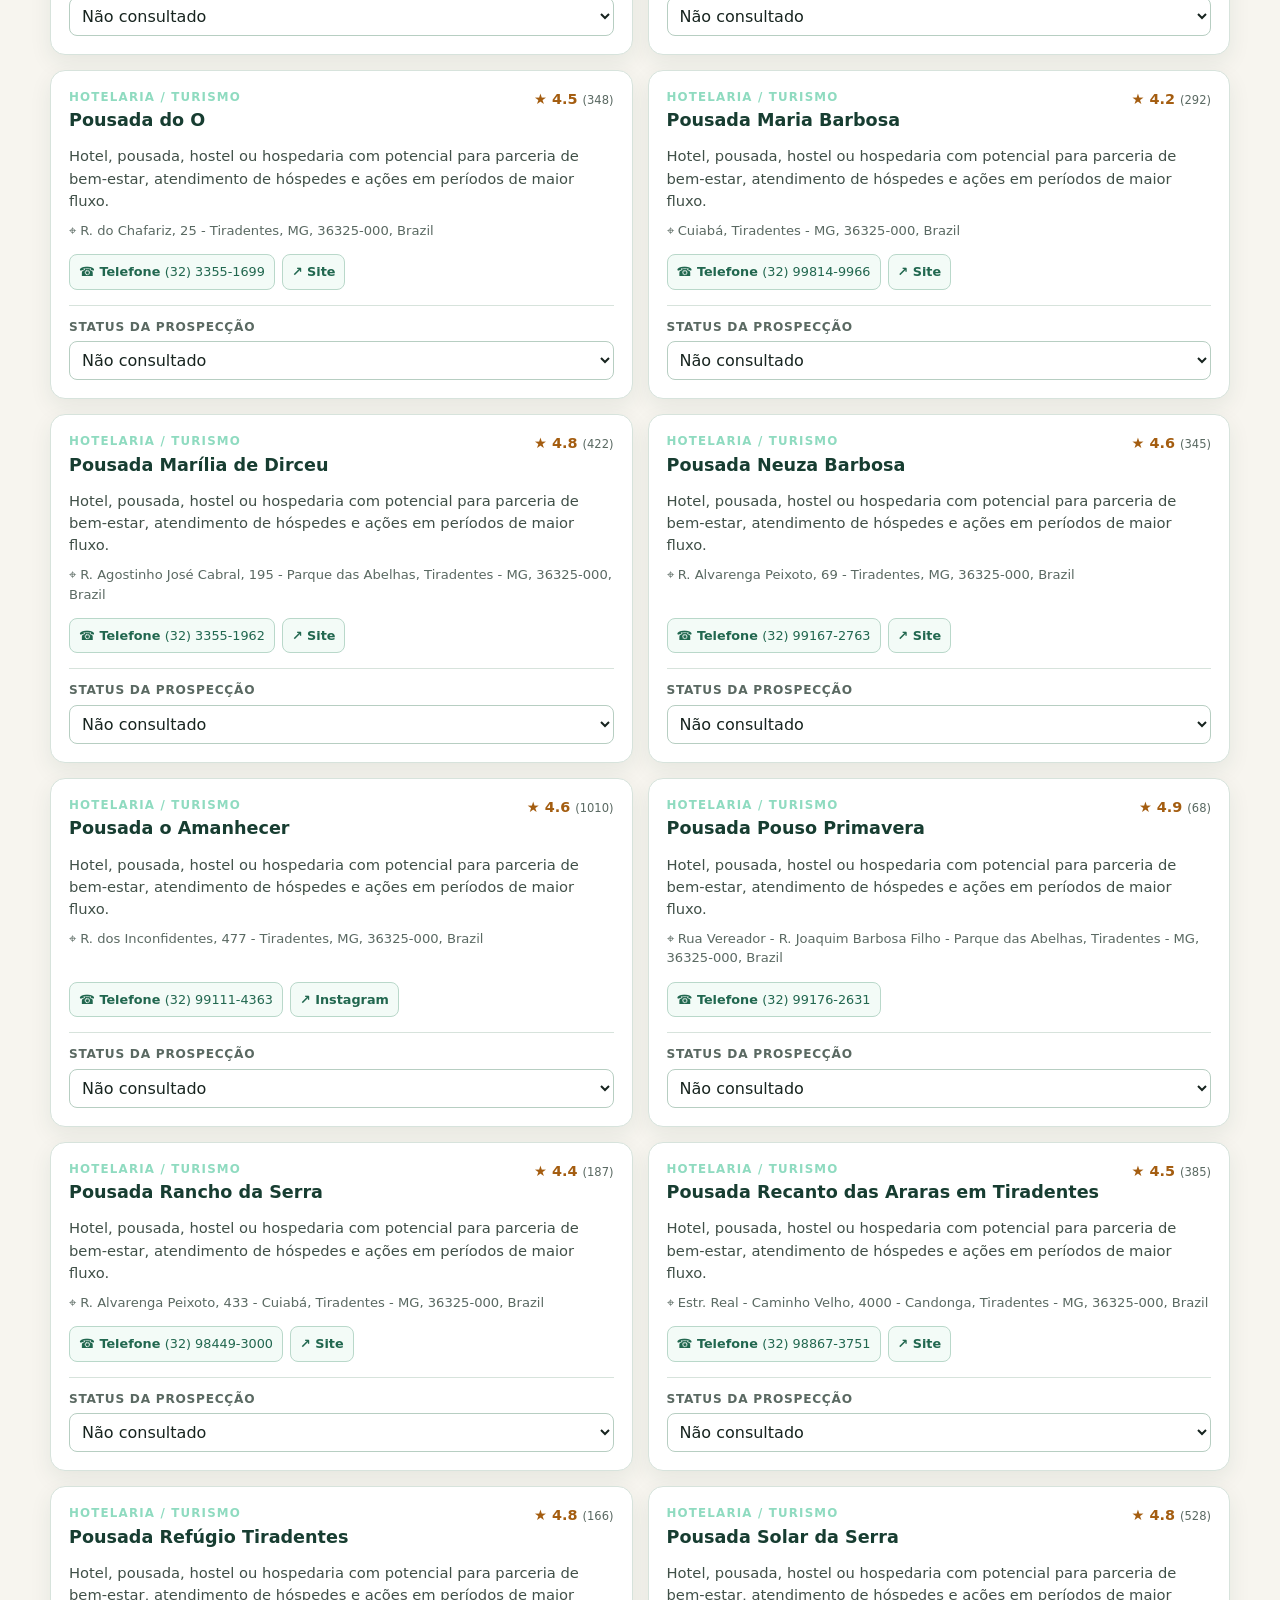
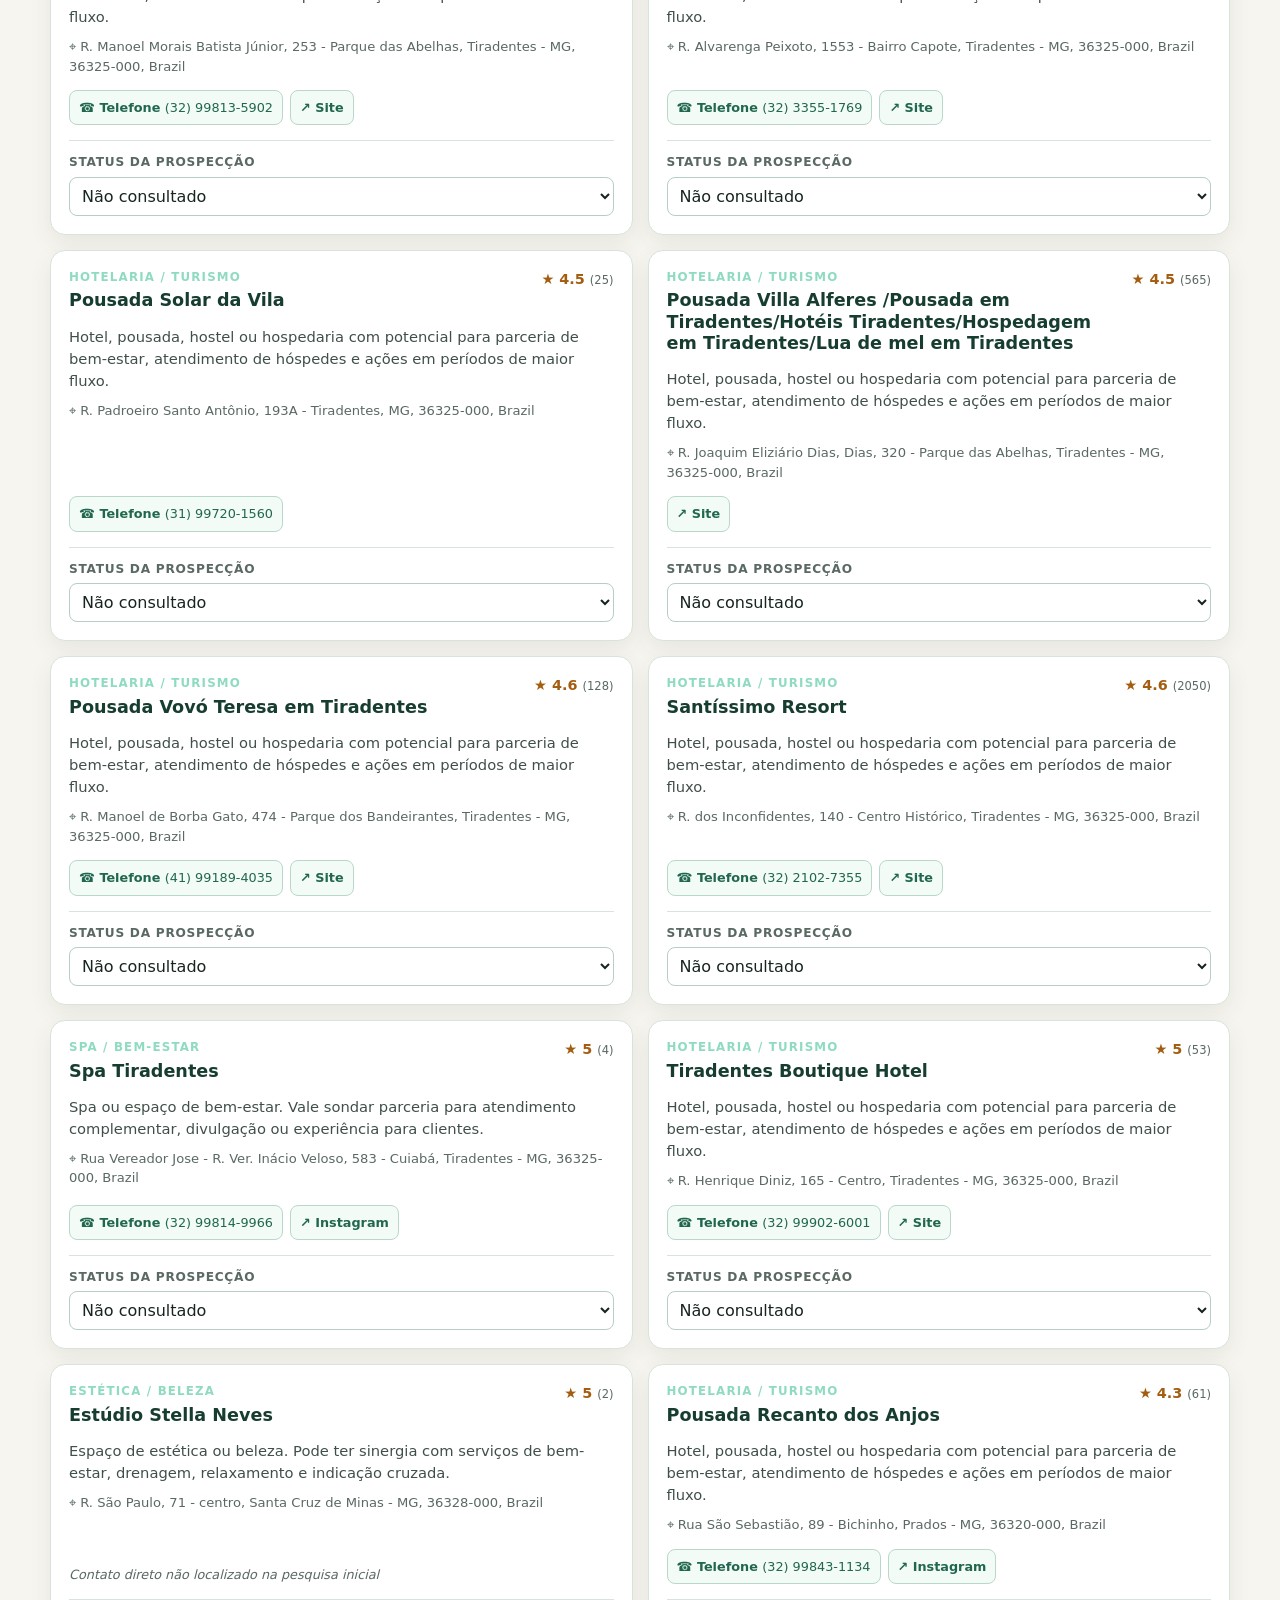
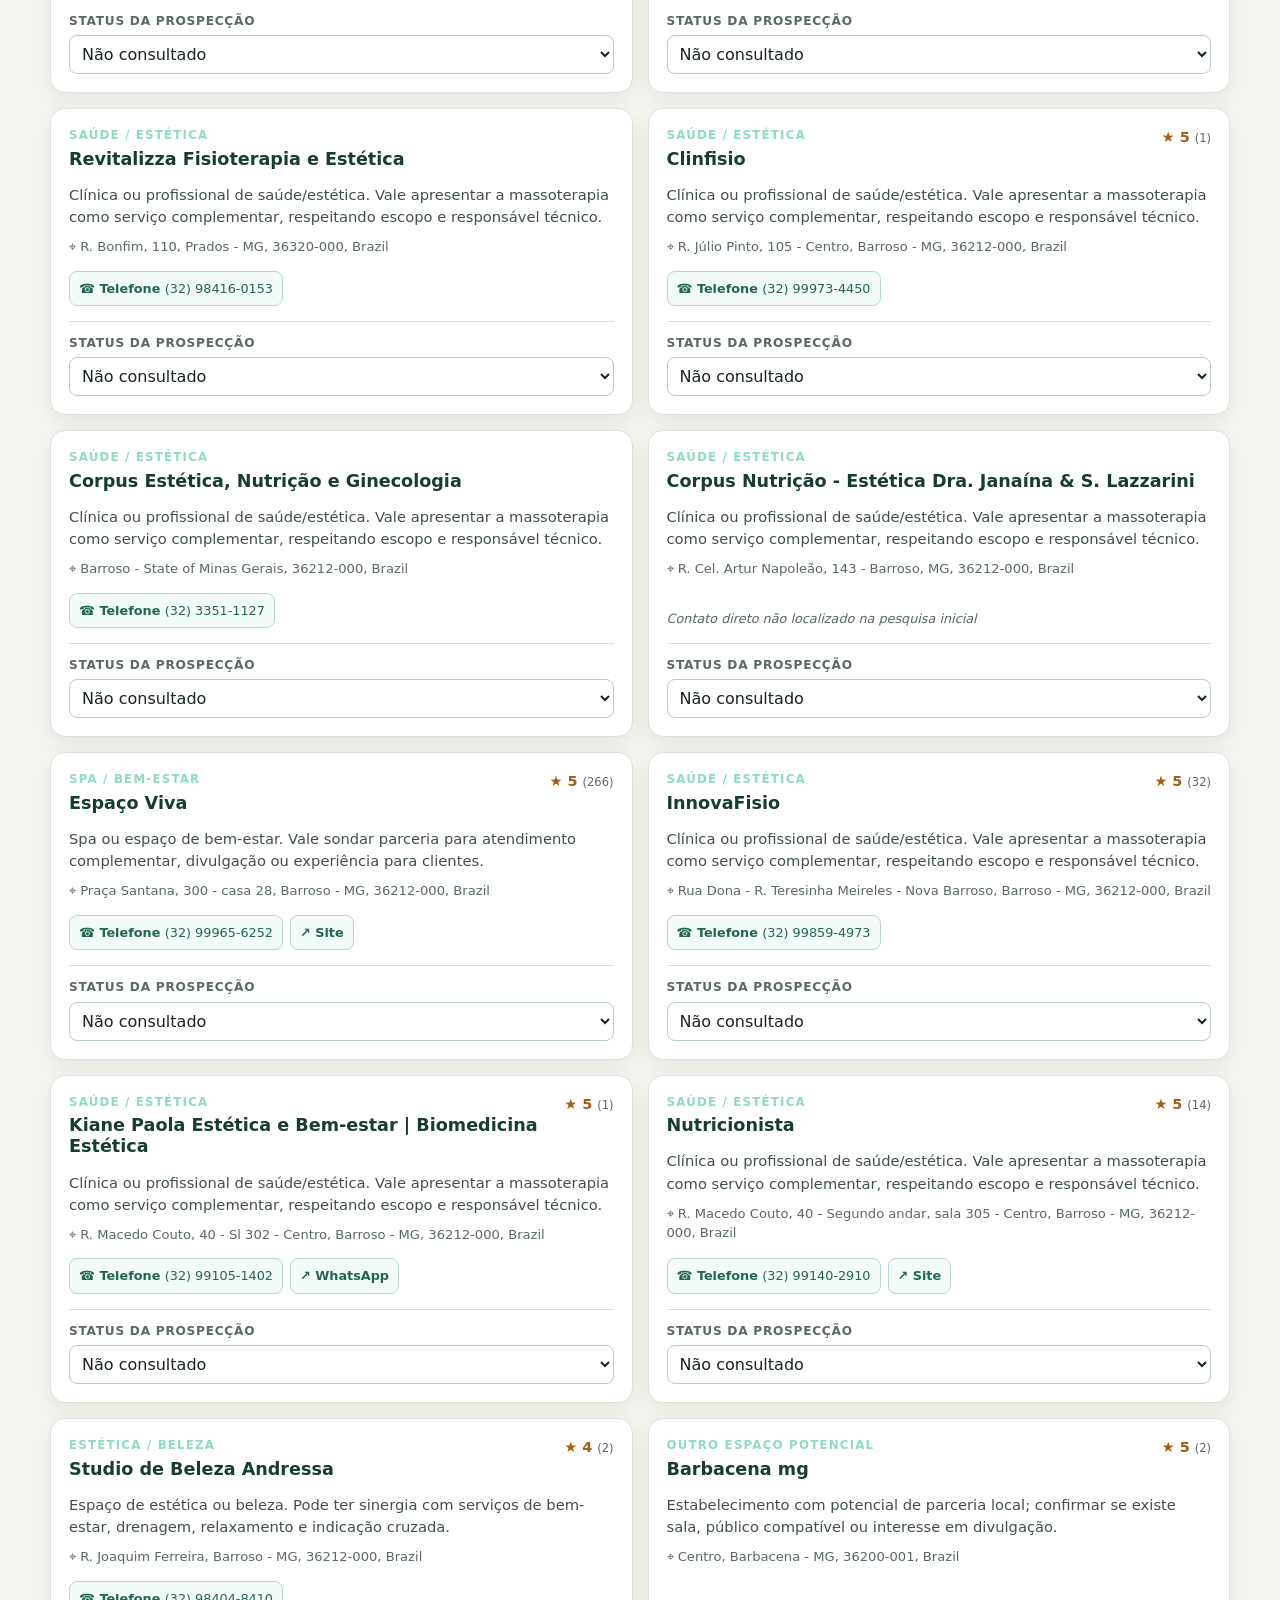
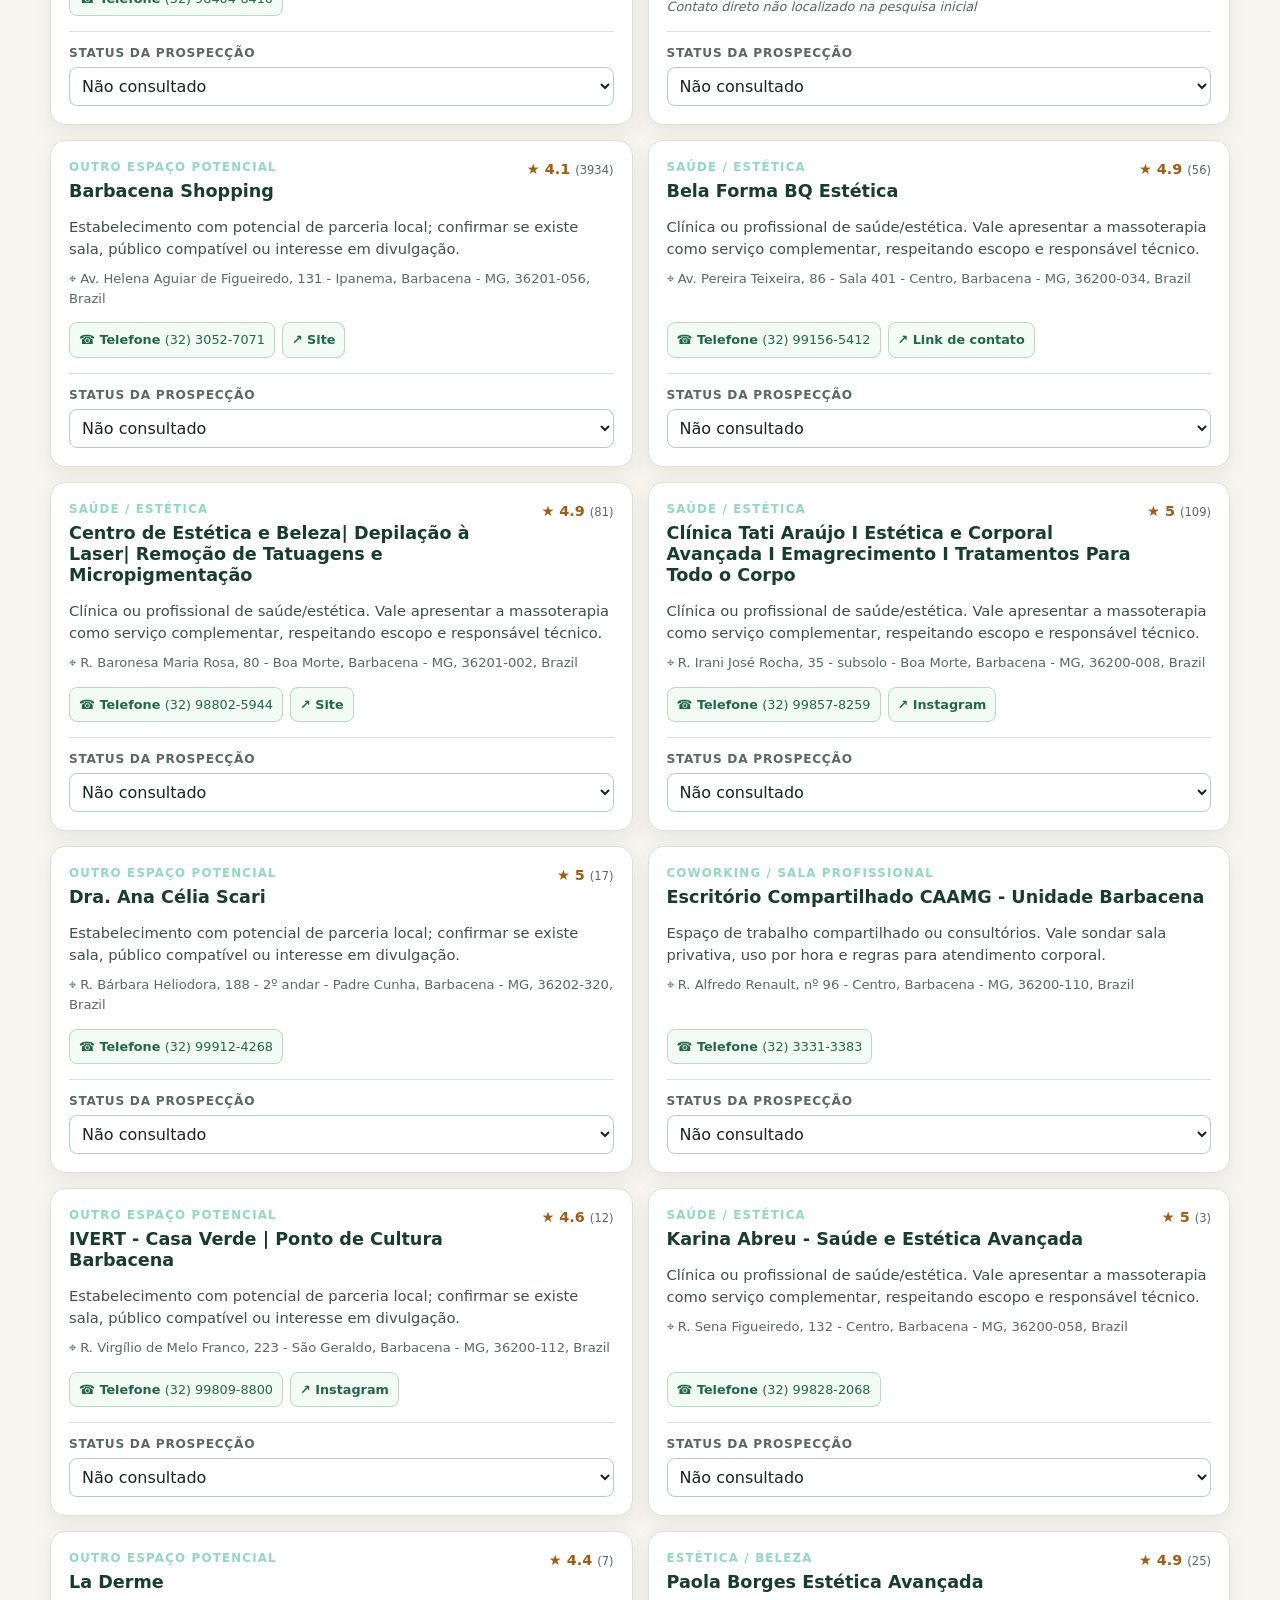
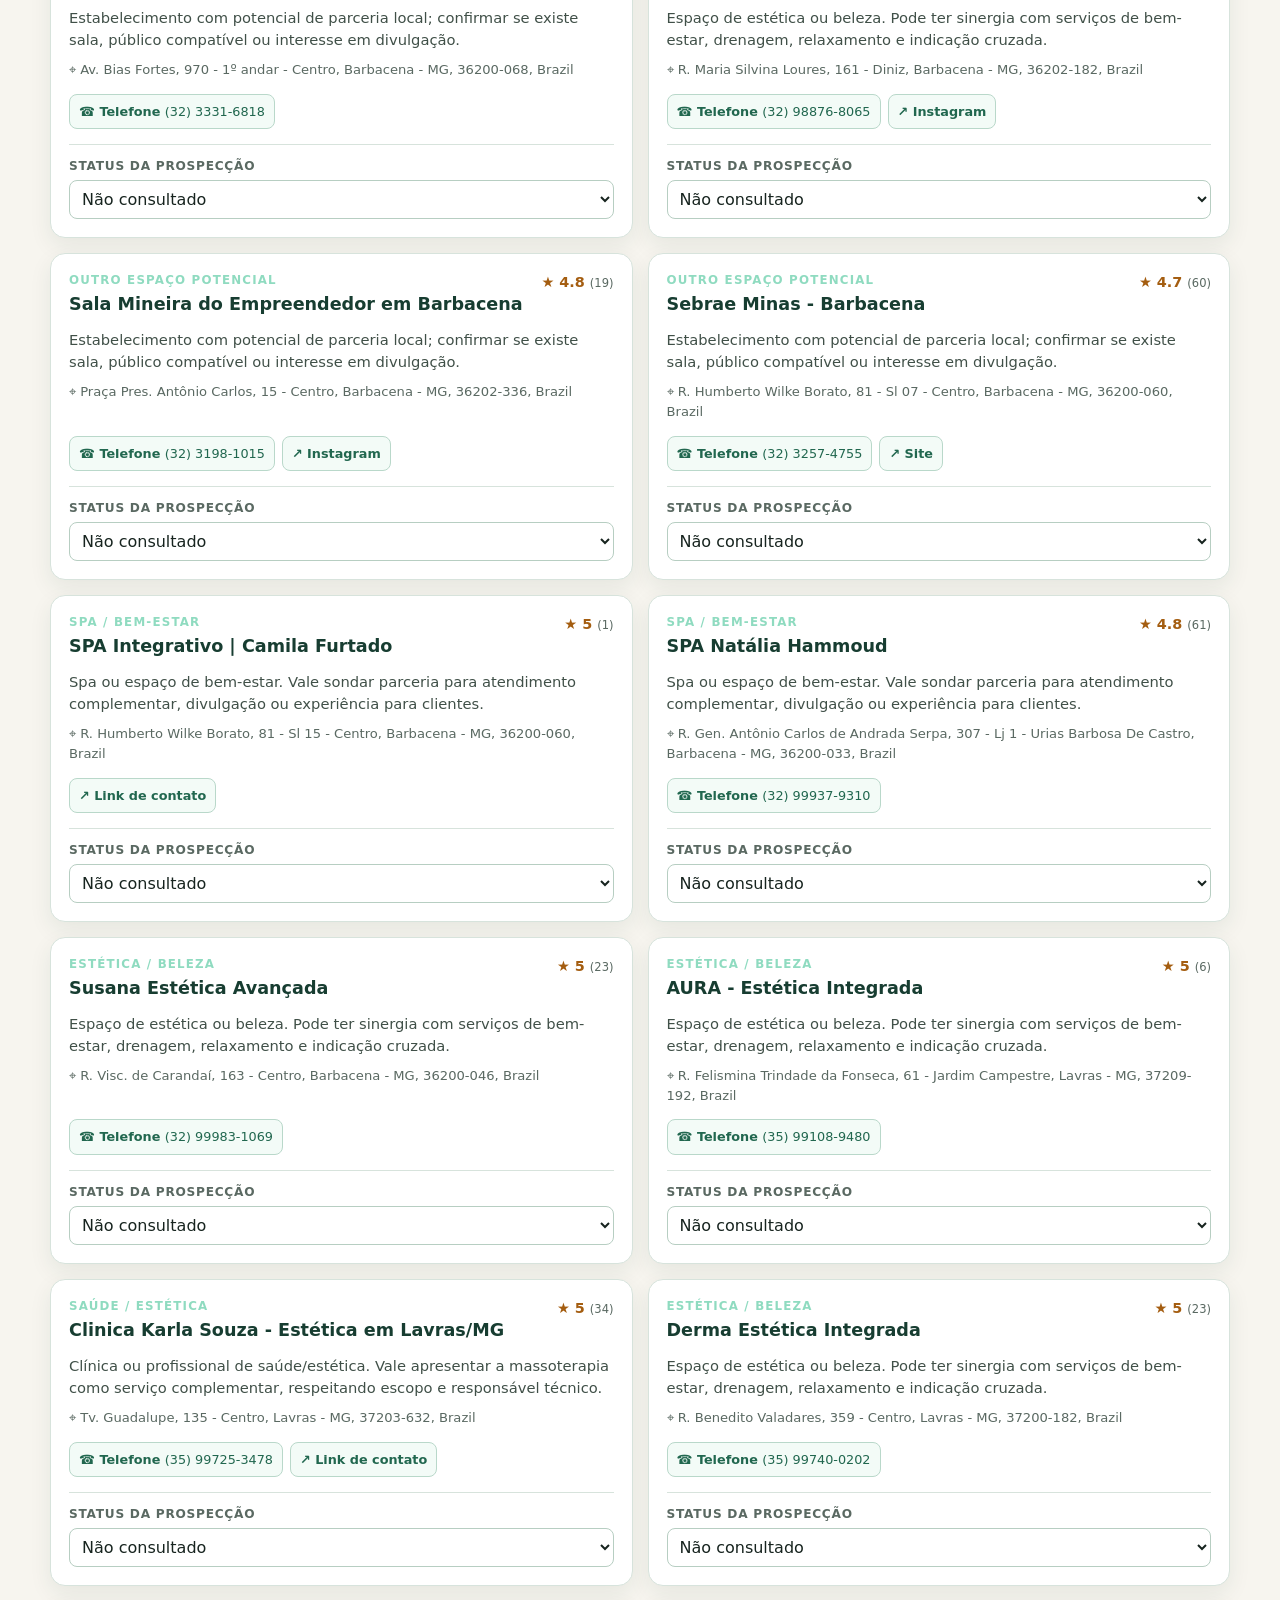
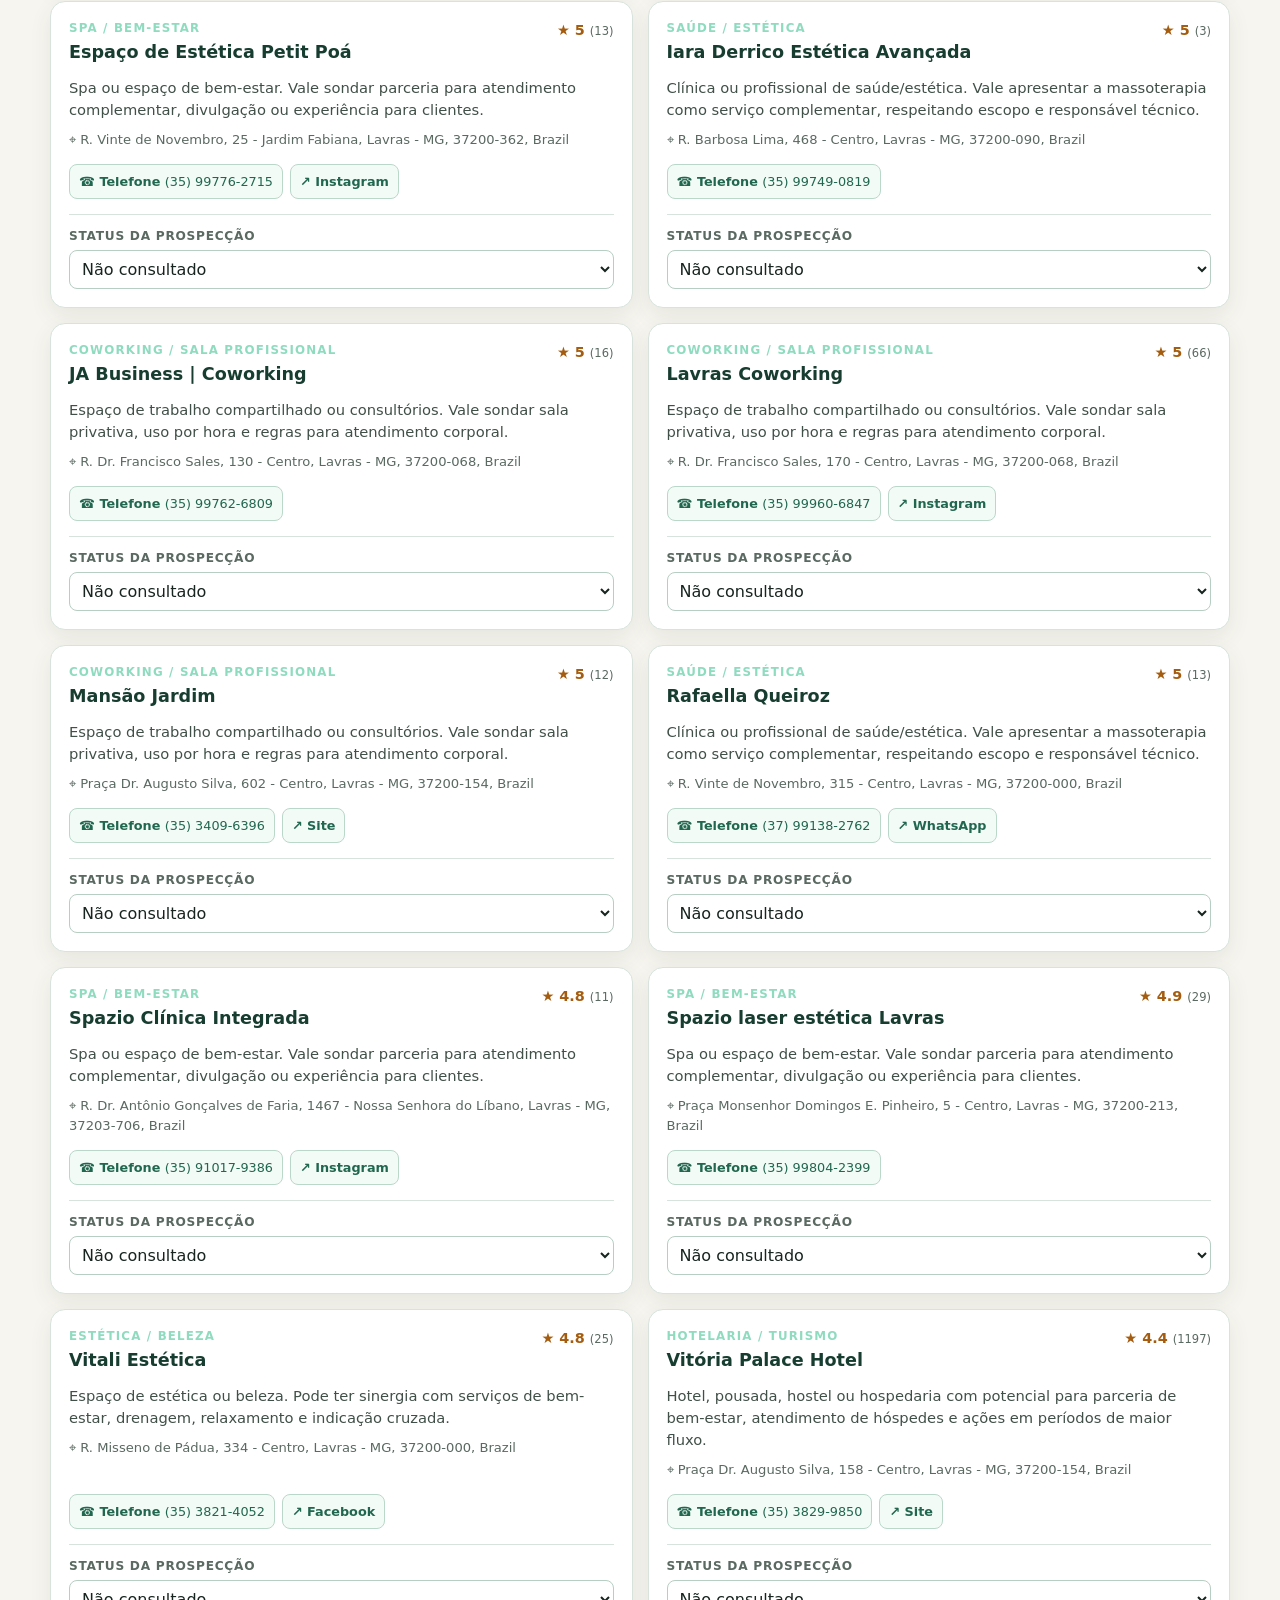
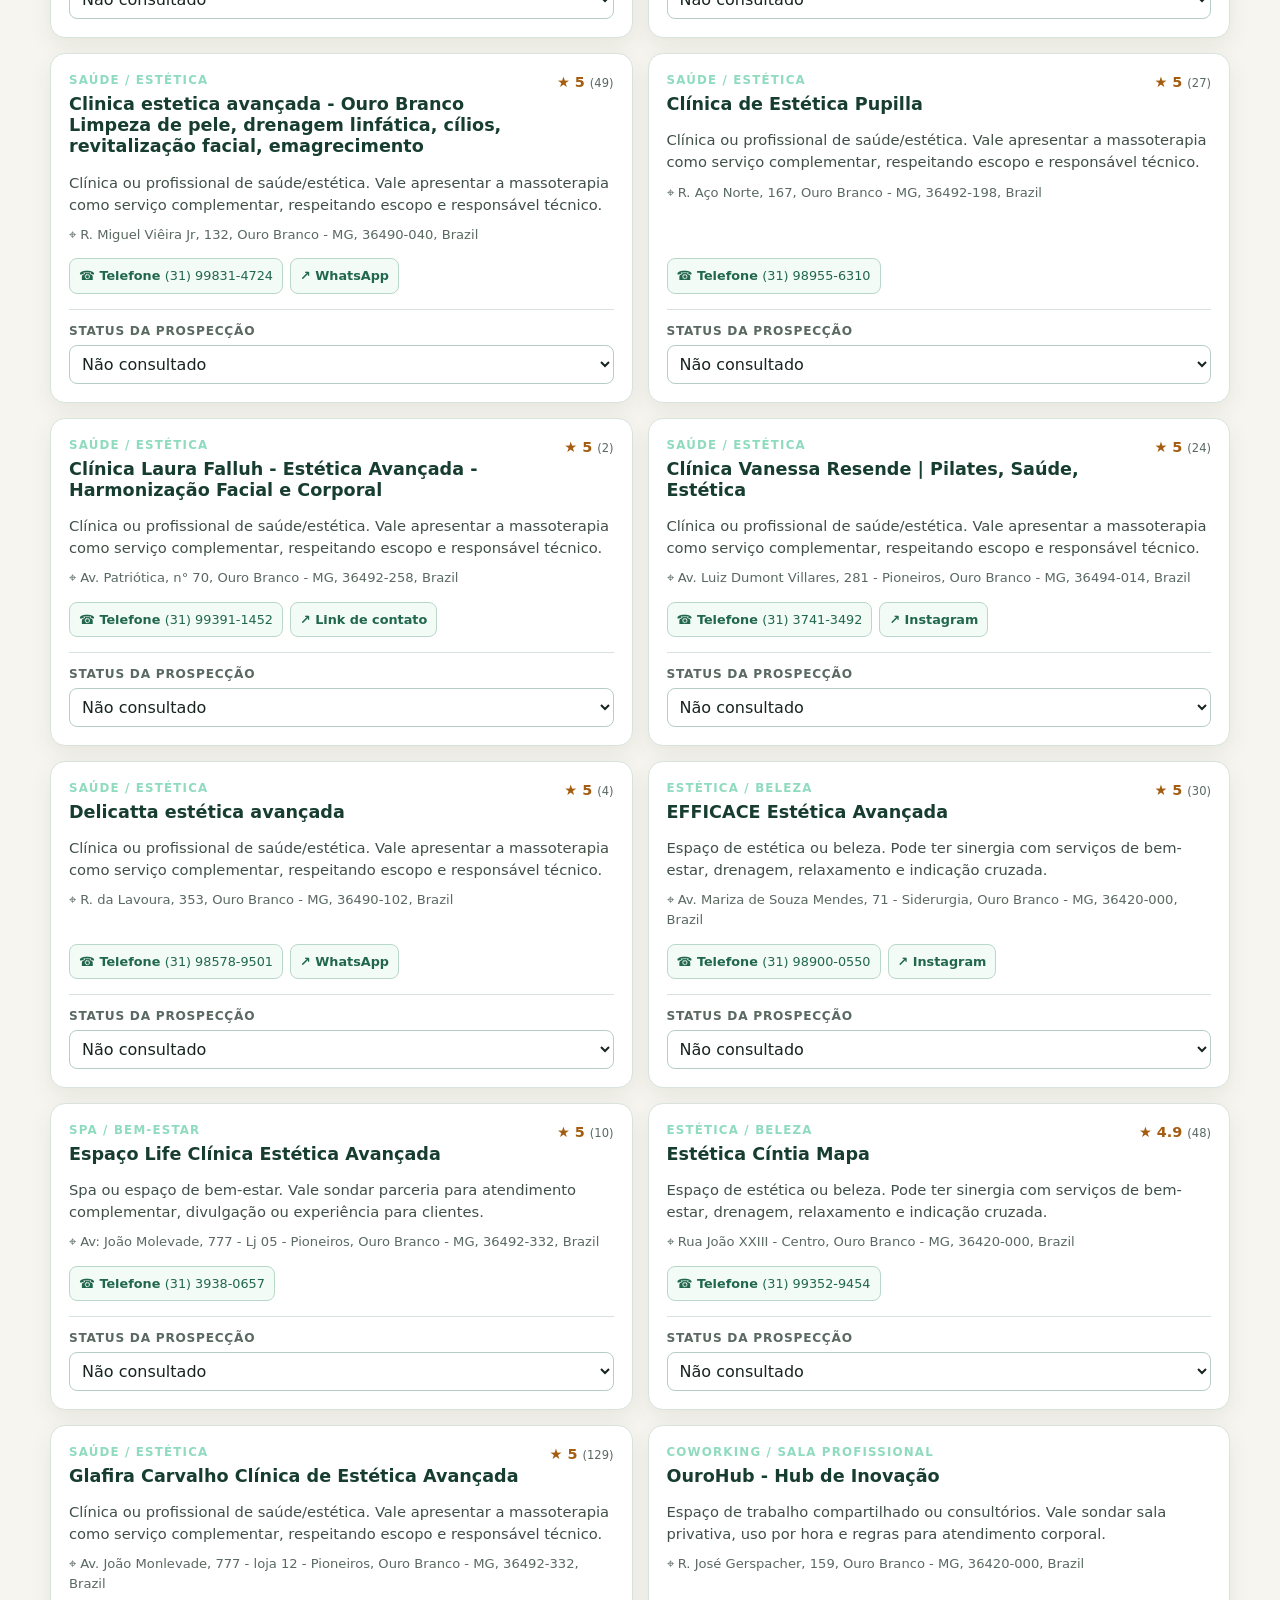
==== commit 1d3ebcc9: "Atualizar catálogo: remover massoterapia e ampliar hotelaria" ====
--- a/index.html
+++ b/index.html
@@ -1 +1 @@
-<!doctype html><html lang="pt-BR"><head><meta charset="utf-8"><title>Catálogo de Parcerias</title><meta name="description" content="Catálogo de potenciais parceiros para massoterapia em um raio de 100 km de São João del-Rei."><meta name="viewport" content="width=device-width, initial-scale=1"><meta name="theme-color" content="#173d31"><meta property="og:type" content="website"><meta property="og:title" content="Catálogo de Parcerias"><meta property="og:description" content="Potenciais parceiros, coworkings, clínicas, spas e hotéis para massoterapia em até 100 km de São João del-Rei."><link rel="stylesheet" href="assets/css/style.css?v=2"></head><body><header class="hero"><div class="wrap"><div class="kicker">Base de prospecção local</div><h1>Catálogo de Parcerias</h1><p id="scope">Carregando catálogo...</p><div class="stats"><div class="stat"><strong id="total">—</strong><span>locais listados</span></div><div class="stat"><strong id="citiesCount">—</strong><span>cidades cobertas</span></div><div class="stat"><strong id="phones">—</strong><span>com telefone</span></div></div></div></header><main class="wrap"><div class="notice"><strong>Persistência:</strong> os status são salvos automaticamente neste navegador. Use <strong>Exportar acompanhamento</strong> para guardar uma cópia em CSV e levar o histórico para outro dispositivo.</div><section class="toolbar" aria-label="Ferramentas do catálogo"><div class="field wide"><label for="search">Buscar estabelecimento</label><input id="search" type="search" placeholder="Nome, categoria ou endereço"></div><div class="field"><label for="city">Cidade</label><select id="city"><option value="todas">Todas as cidades</option></select></div><div class="field"><label for="statusFilter">Status</label><select id="statusFilter"><option value="todos">Todos os status</option><option value="nao-consultado">Não consultado</option><option value="consultado">Consultado</option><option value="positiva">Positiva</option><option value="negativa">Negativa</option><option value="espera">Em espera</option></select></div><button id="exportBtn" type="button">Exportar acompanhamento</button><button id="clearBtn" type="button" class="secondary">Limpar status</button></section><p id="resultCount" class="result-count" aria-live="polite"></p><section class="grid" id="catalog" aria-live="polite"></section></main><footer><div class="wrap"><strong>Critério:</strong> foram priorizados coworkings, clínicas, estética, beleza, massoterapia, spas e hotelaria identificados em fichas públicas. A presença no catálogo não significa que o estabelecimento aceite parceria. A busca foi reduzida a um raio geográfico de 100 km a partir de São João del-Rei; os contatos devem ser confirmados antes da abordagem. E-mails não foram localizados de forma confiável na pesquisa inicial.<br><br>Pesquisa inicial: 18/08/2026.</div></footer><script src="assets/js/app.js?v=2"></script></body></html>+<!doctype html><html lang="pt-BR"><head><meta charset="utf-8"><title>Catálogo de Parcerias</title><meta name="description" content="Catálogo de potenciais parceiros para massoterapia em um raio de 100 km de São João del-Rei."><meta name="viewport" content="width=device-width, initial-scale=1"><meta name="theme-color" content="#173d31"><meta property="og:type" content="website"><meta property="og:title" content="Catálogo de Parcerias"><meta property="og:description" content="Potenciais parceiros, coworkings, clínicas, spas e hotéis para massoterapia em até 100 km de São João del-Rei."><link rel="stylesheet" href="assets/css/style.css?v=3"></head><body><header class="hero"><div class="wrap"><div class="kicker">Base de prospecção local</div><h1>Catálogo de Parcerias</h1><p id="scope">Carregando catálogo...</p><div class="stats"><div class="stat"><strong id="total">—</strong><span>locais listados</span></div><div class="stat"><strong id="citiesCount">—</strong><span>cidades cobertas</span></div><div class="stat"><strong id="phones">—</strong><span>com telefone</span></div></div></div></header><main class="wrap"><div class="notice"><strong>Persistência:</strong> os status são salvos automaticamente neste navegador. Use <strong>Exportar acompanhamento</strong> para guardar uma cópia em CSV e levar o histórico para outro dispositivo.</div><section class="toolbar" aria-label="Ferramentas do catálogo"><div class="field wide"><label for="search">Buscar estabelecimento</label><input id="search" type="search" placeholder="Nome, categoria ou endereço"></div><div class="field"><label for="city">Cidade</label><select id="city"><option value="todas">Todas as cidades</option></select></div><div class="field"><label for="statusFilter">Status</label><select id="statusFilter"><option value="todos">Todos os status</option><option value="nao-consultado">Não consultado</option><option value="consultado">Consultado</option><option value="positiva">Positiva</option><option value="negativa">Negativa</option><option value="espera">Em espera</option></select></div><button id="exportBtn" type="button">Exportar acompanhamento</button><button id="clearBtn" type="button" class="secondary">Limpar status</button></section><p id="resultCount" class="result-count" aria-live="polite"></p><section class="grid" id="catalog" aria-live="polite"></section></main><footer><div class="wrap"><strong>Critério:</strong> foram priorizados coworkings, clínicas, estética, beleza, spas e hotelaria identificados em fichas públicas; estabelecimentos explicitamente identificados como massoterapia foram removidos. A presença no catálogo não significa que o estabelecimento aceite parceria. A busca foi reduzida a um raio geográfico de 100 km a partir de São João del-Rei; os contatos devem ser confirmados antes da abordagem. E-mails não foram localizados de forma confiável na pesquisa inicial.<br><br>Pesquisa inicial: 18/08/2026.</div></footer><script src="assets/js/app.js?v=3"></script></body></html>
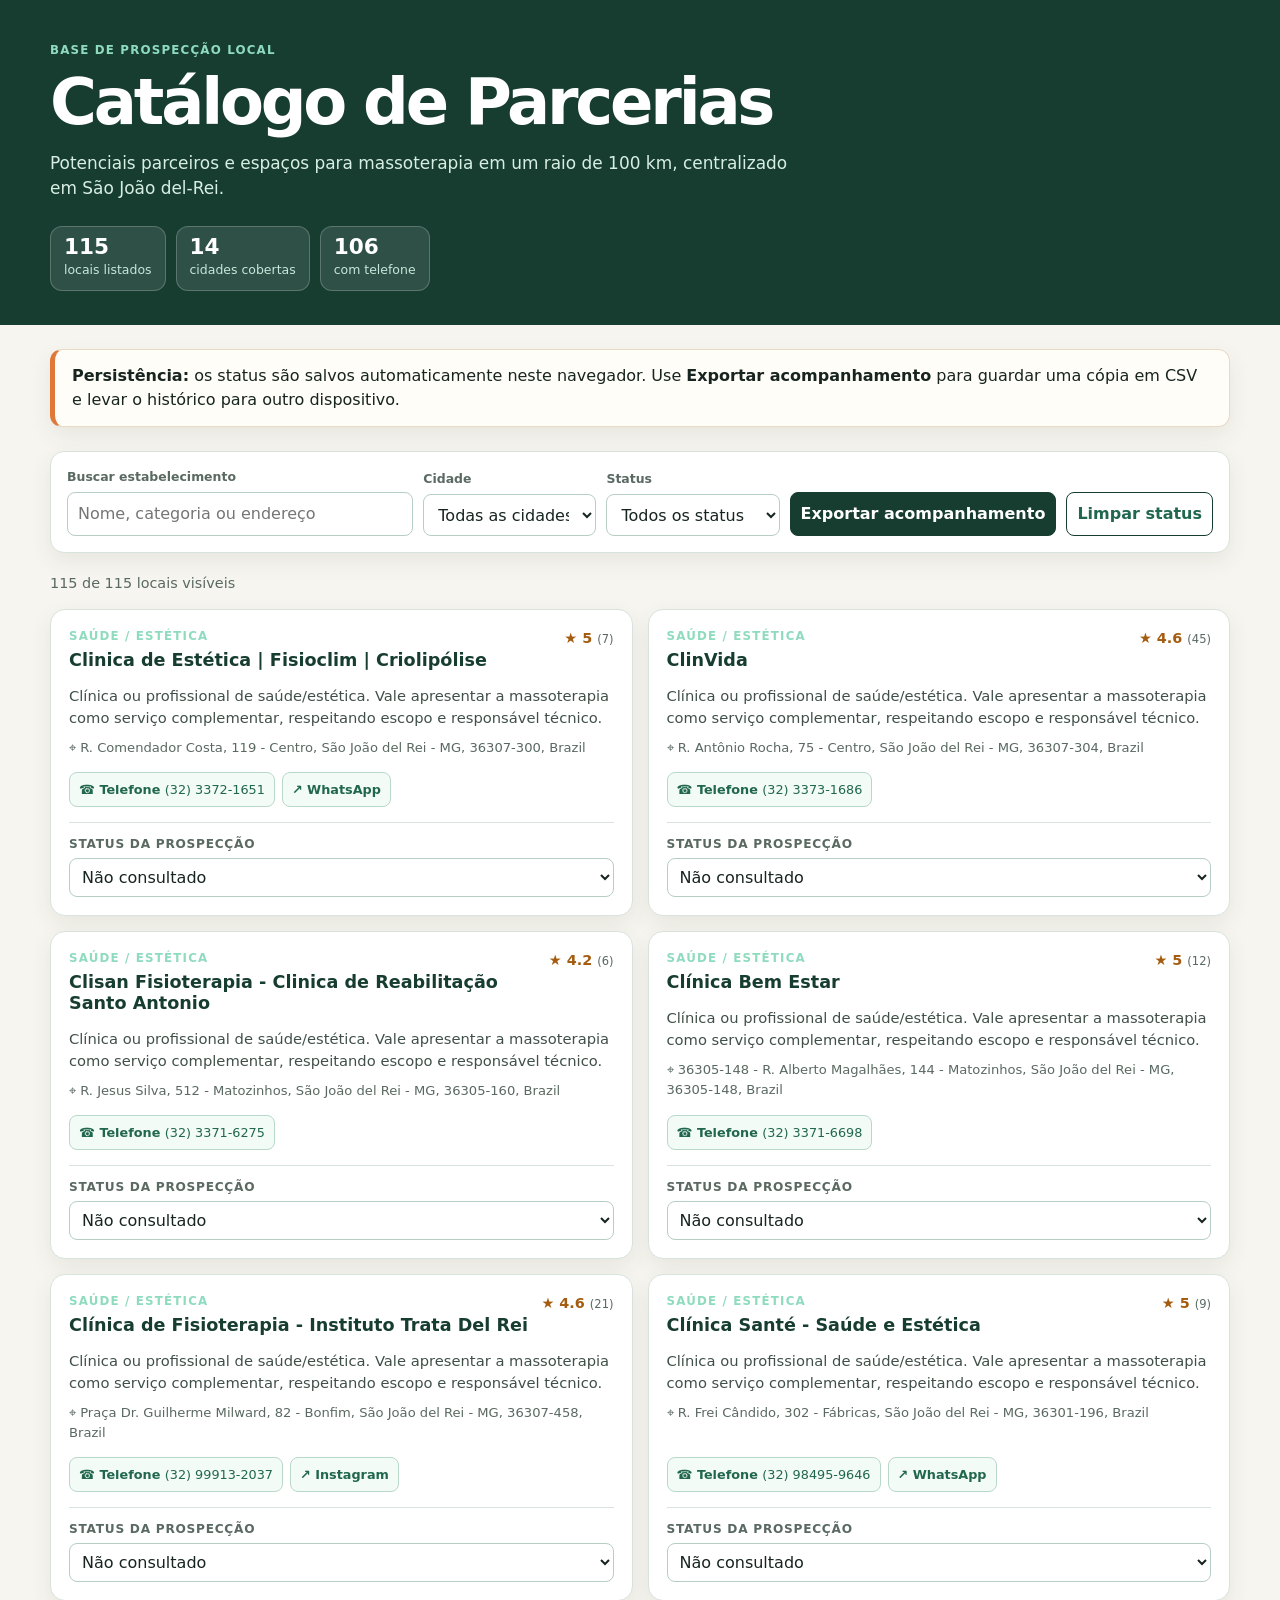
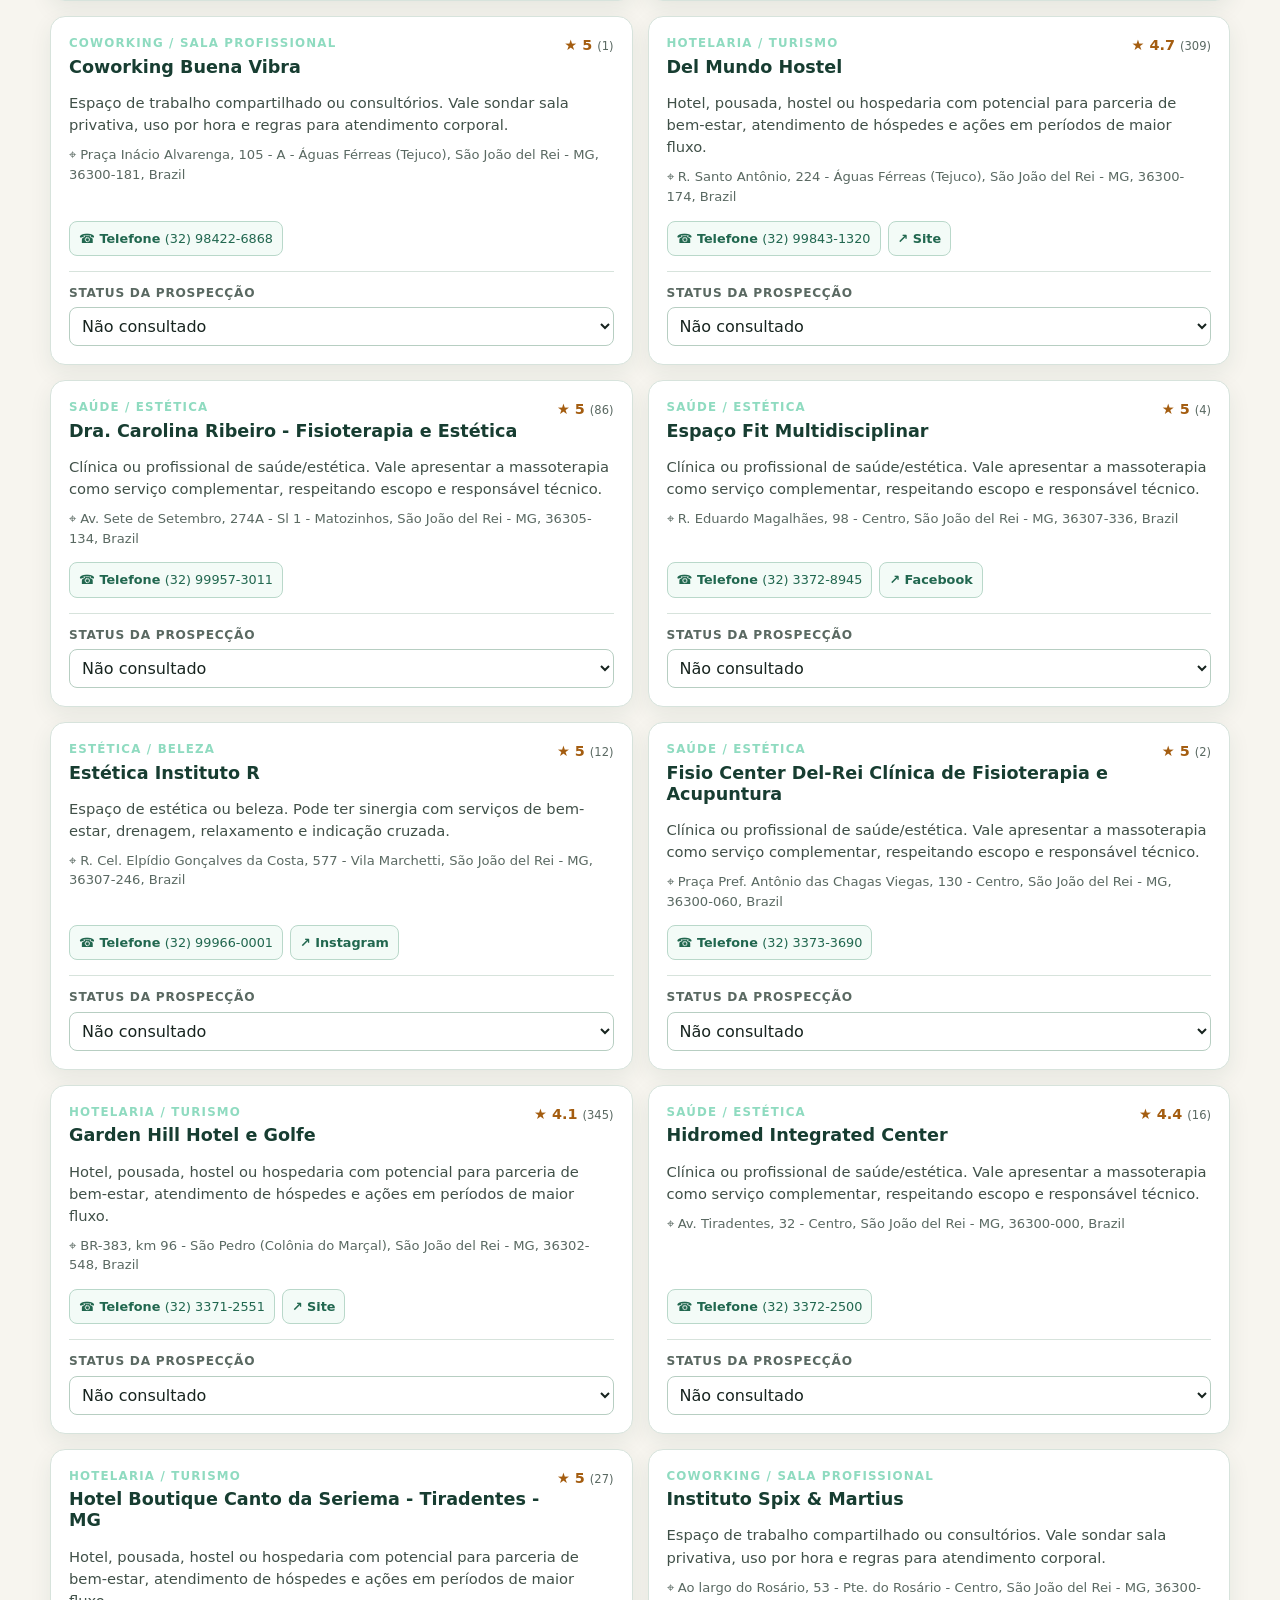
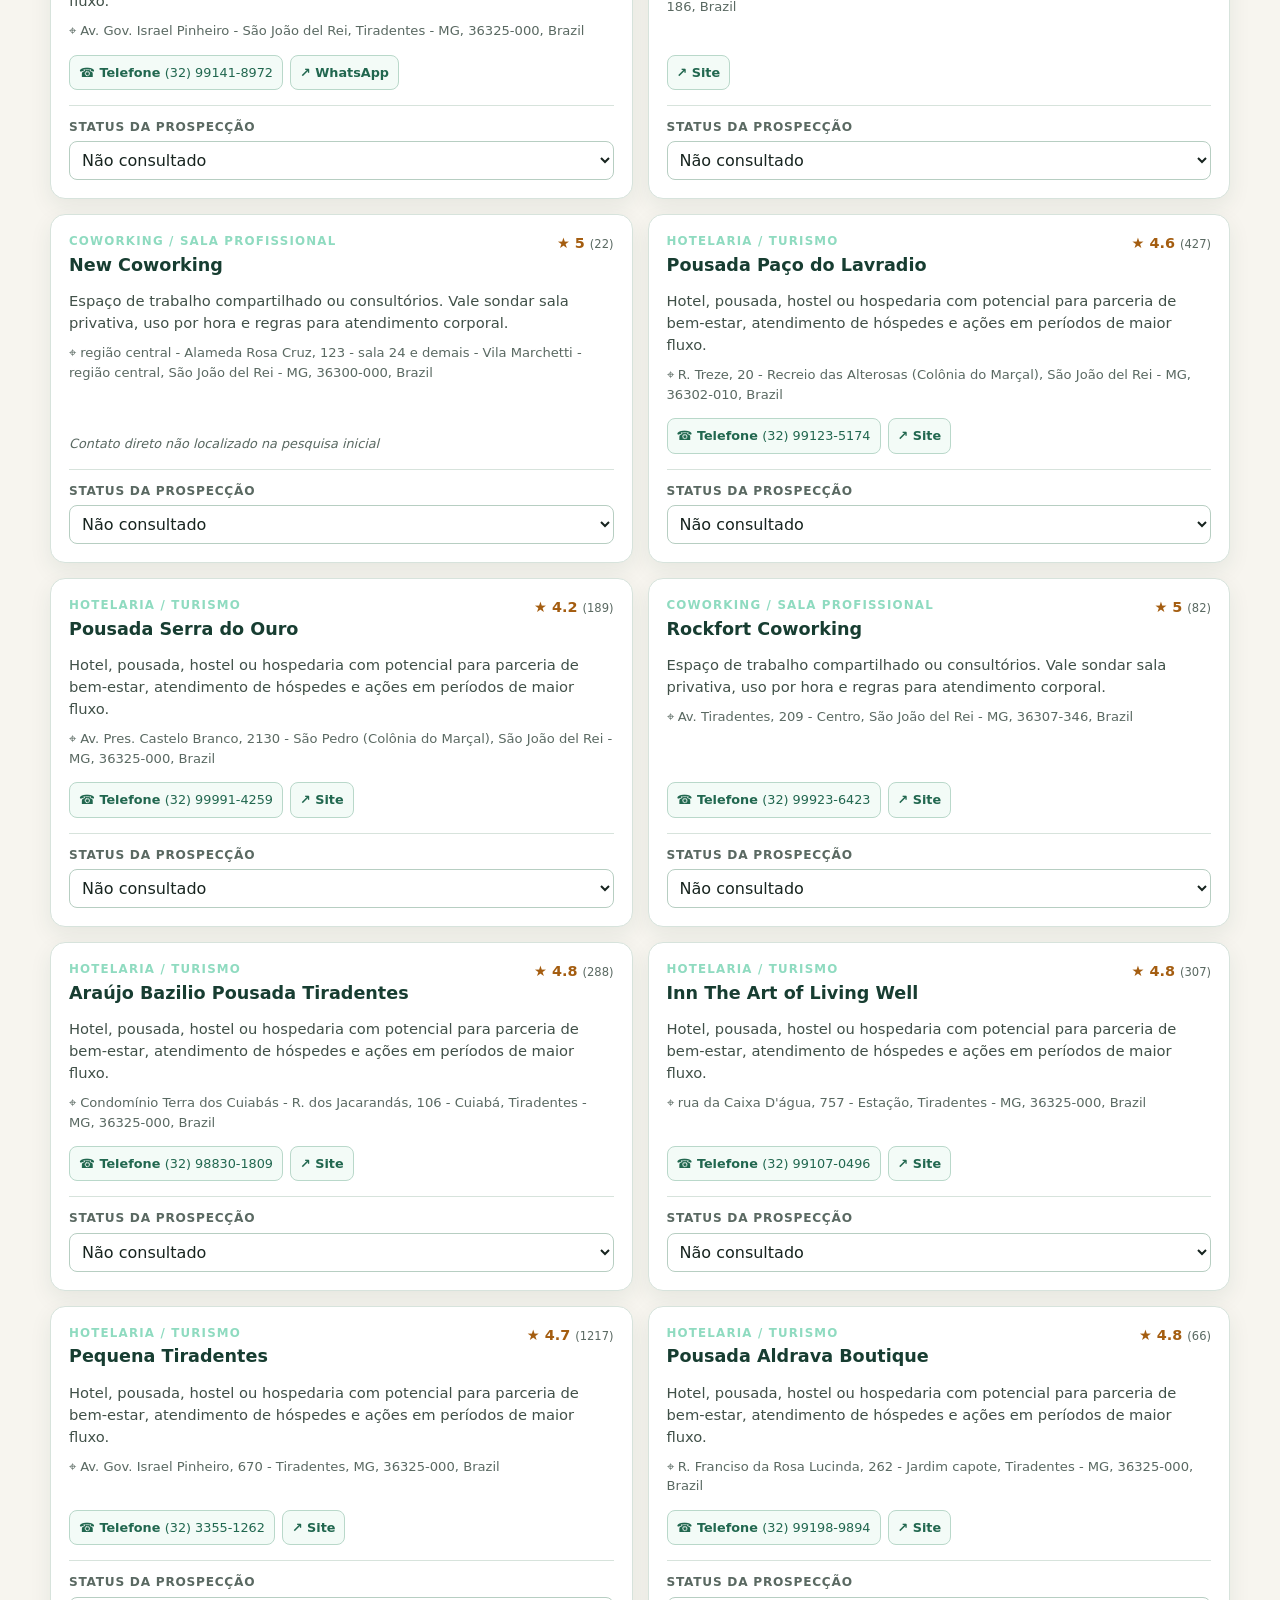
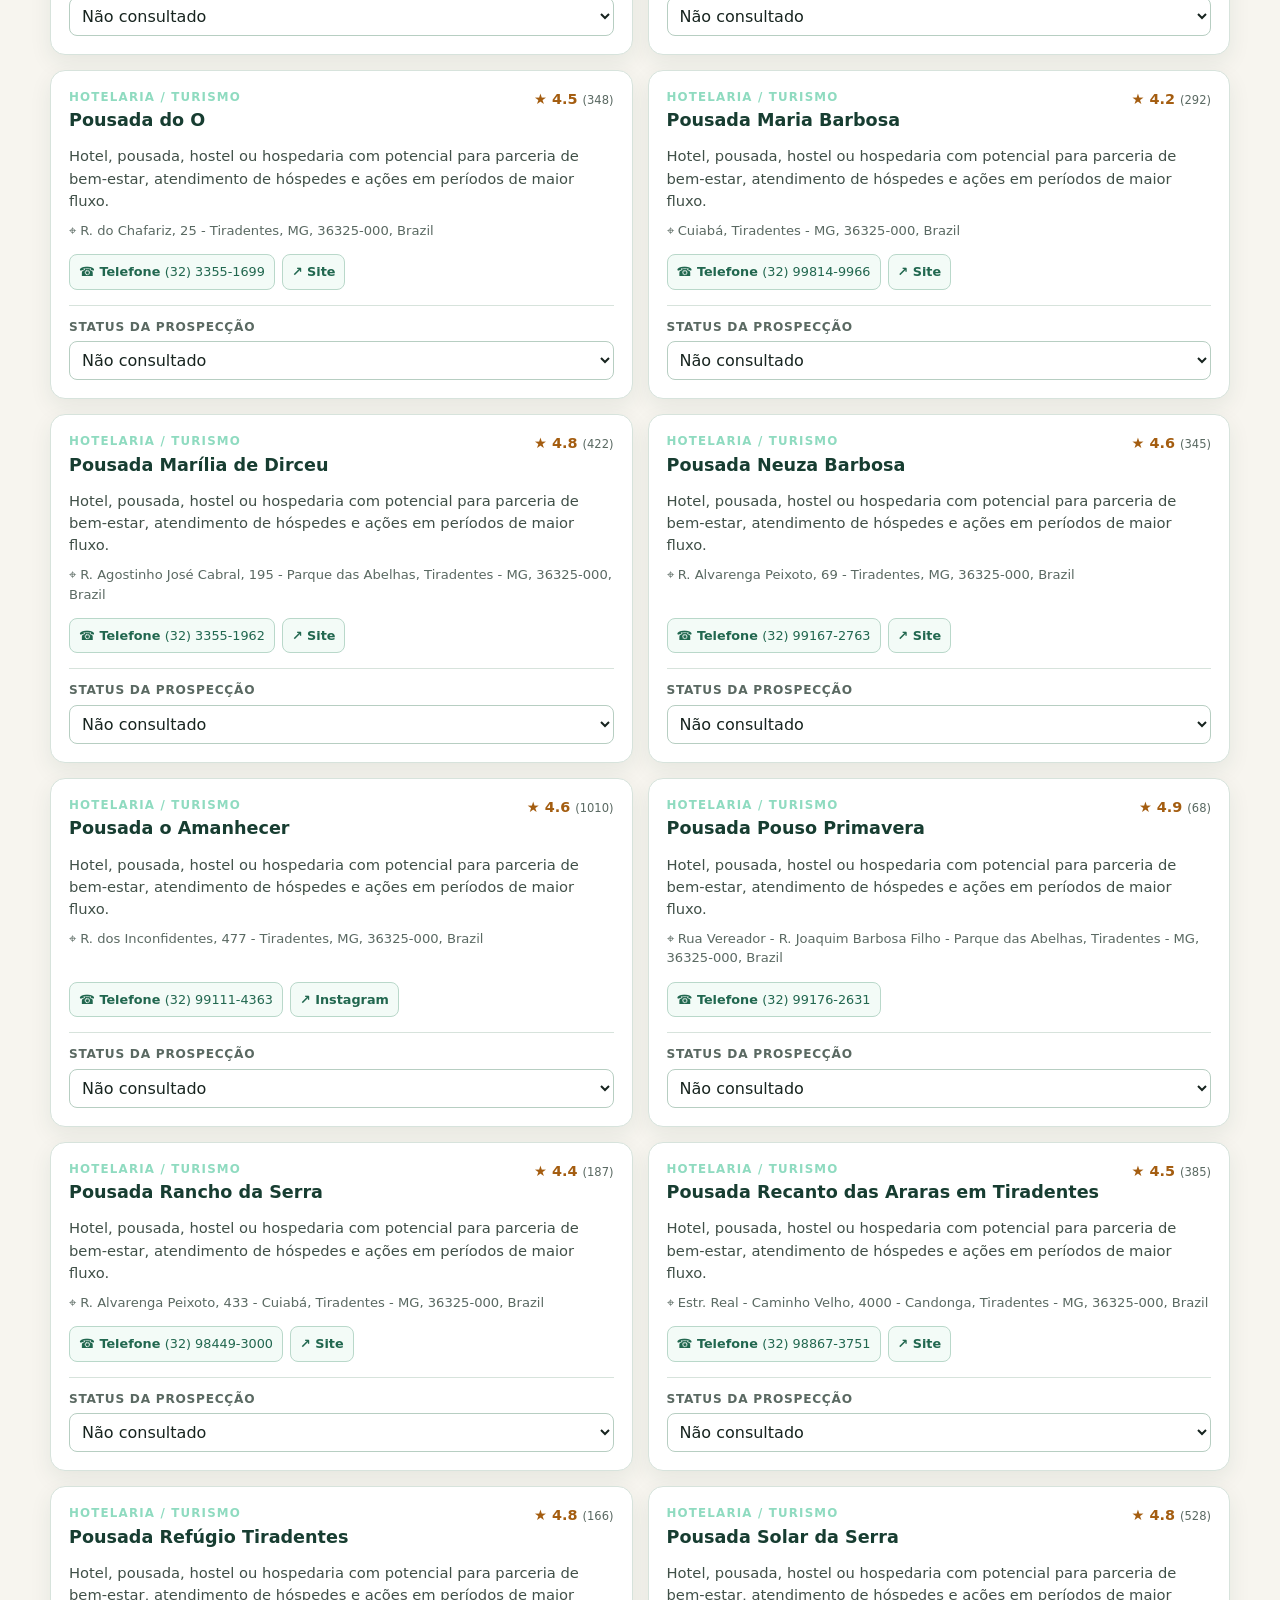
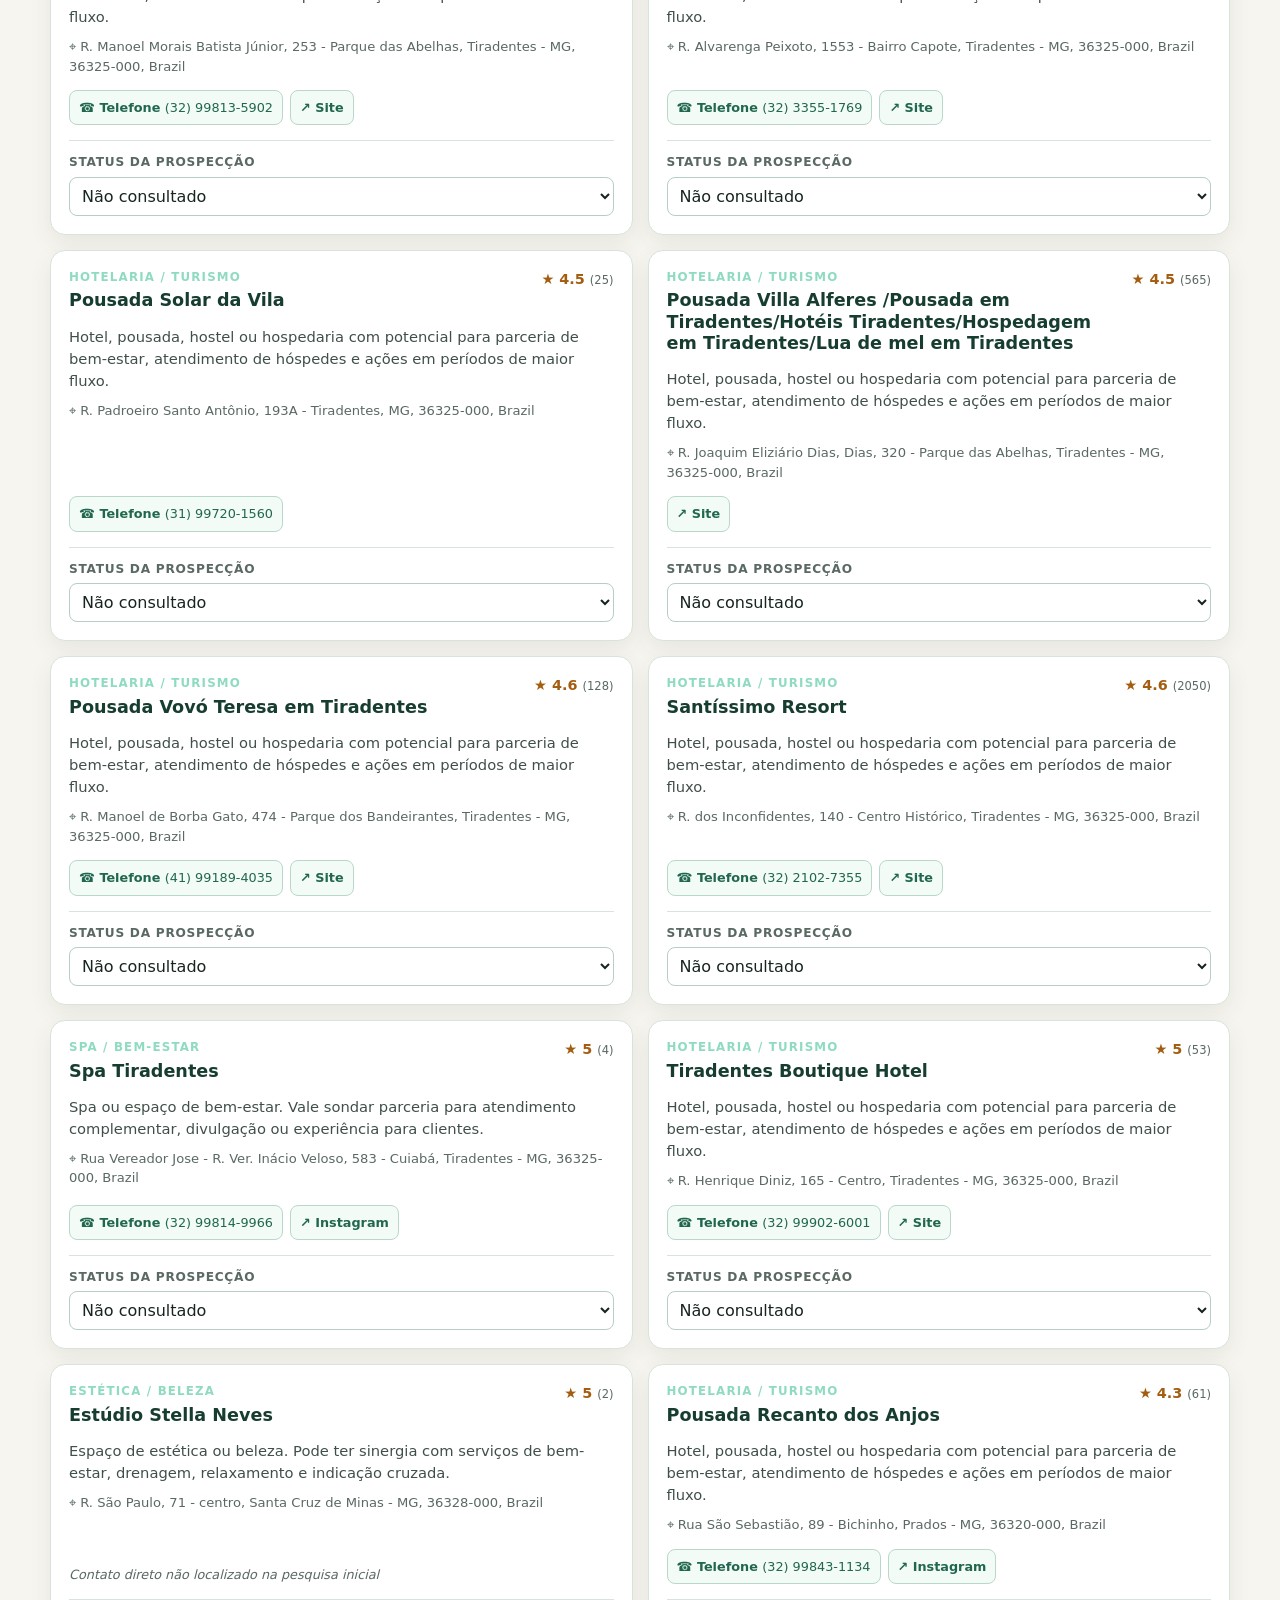
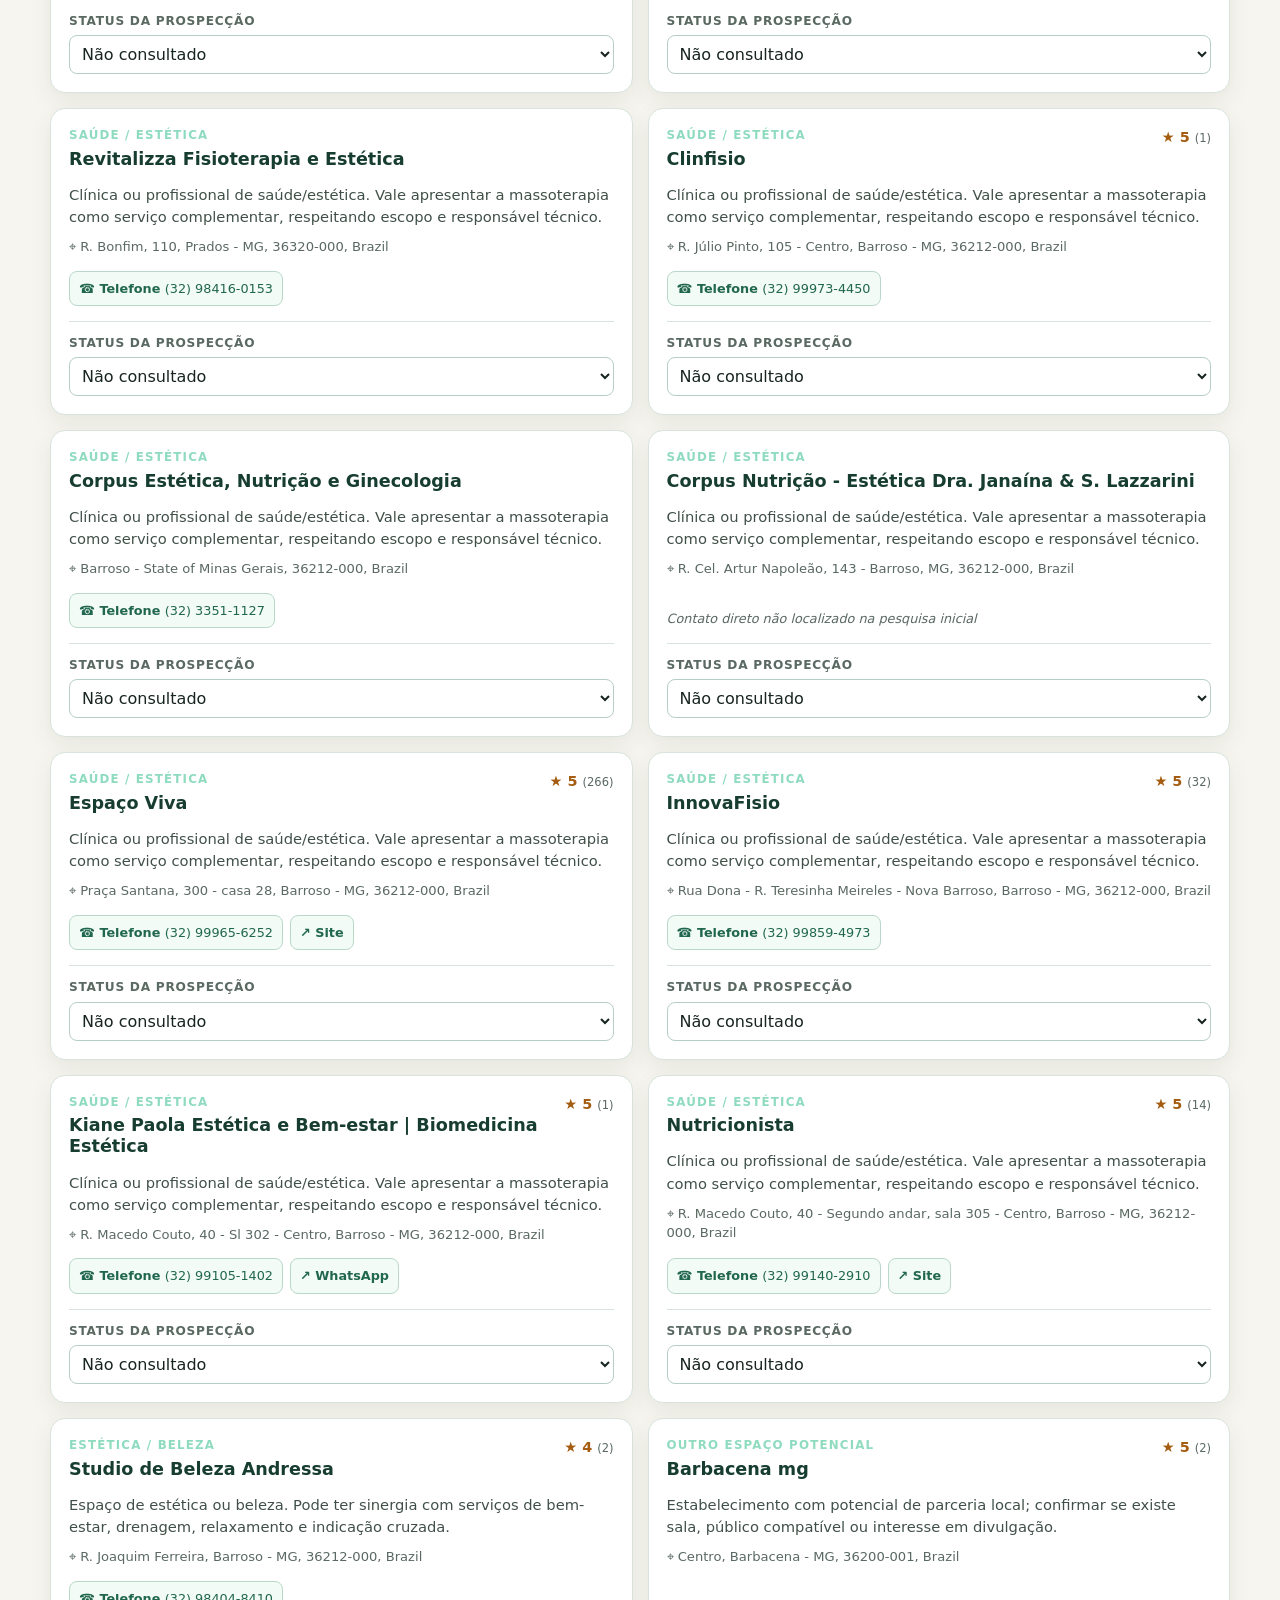
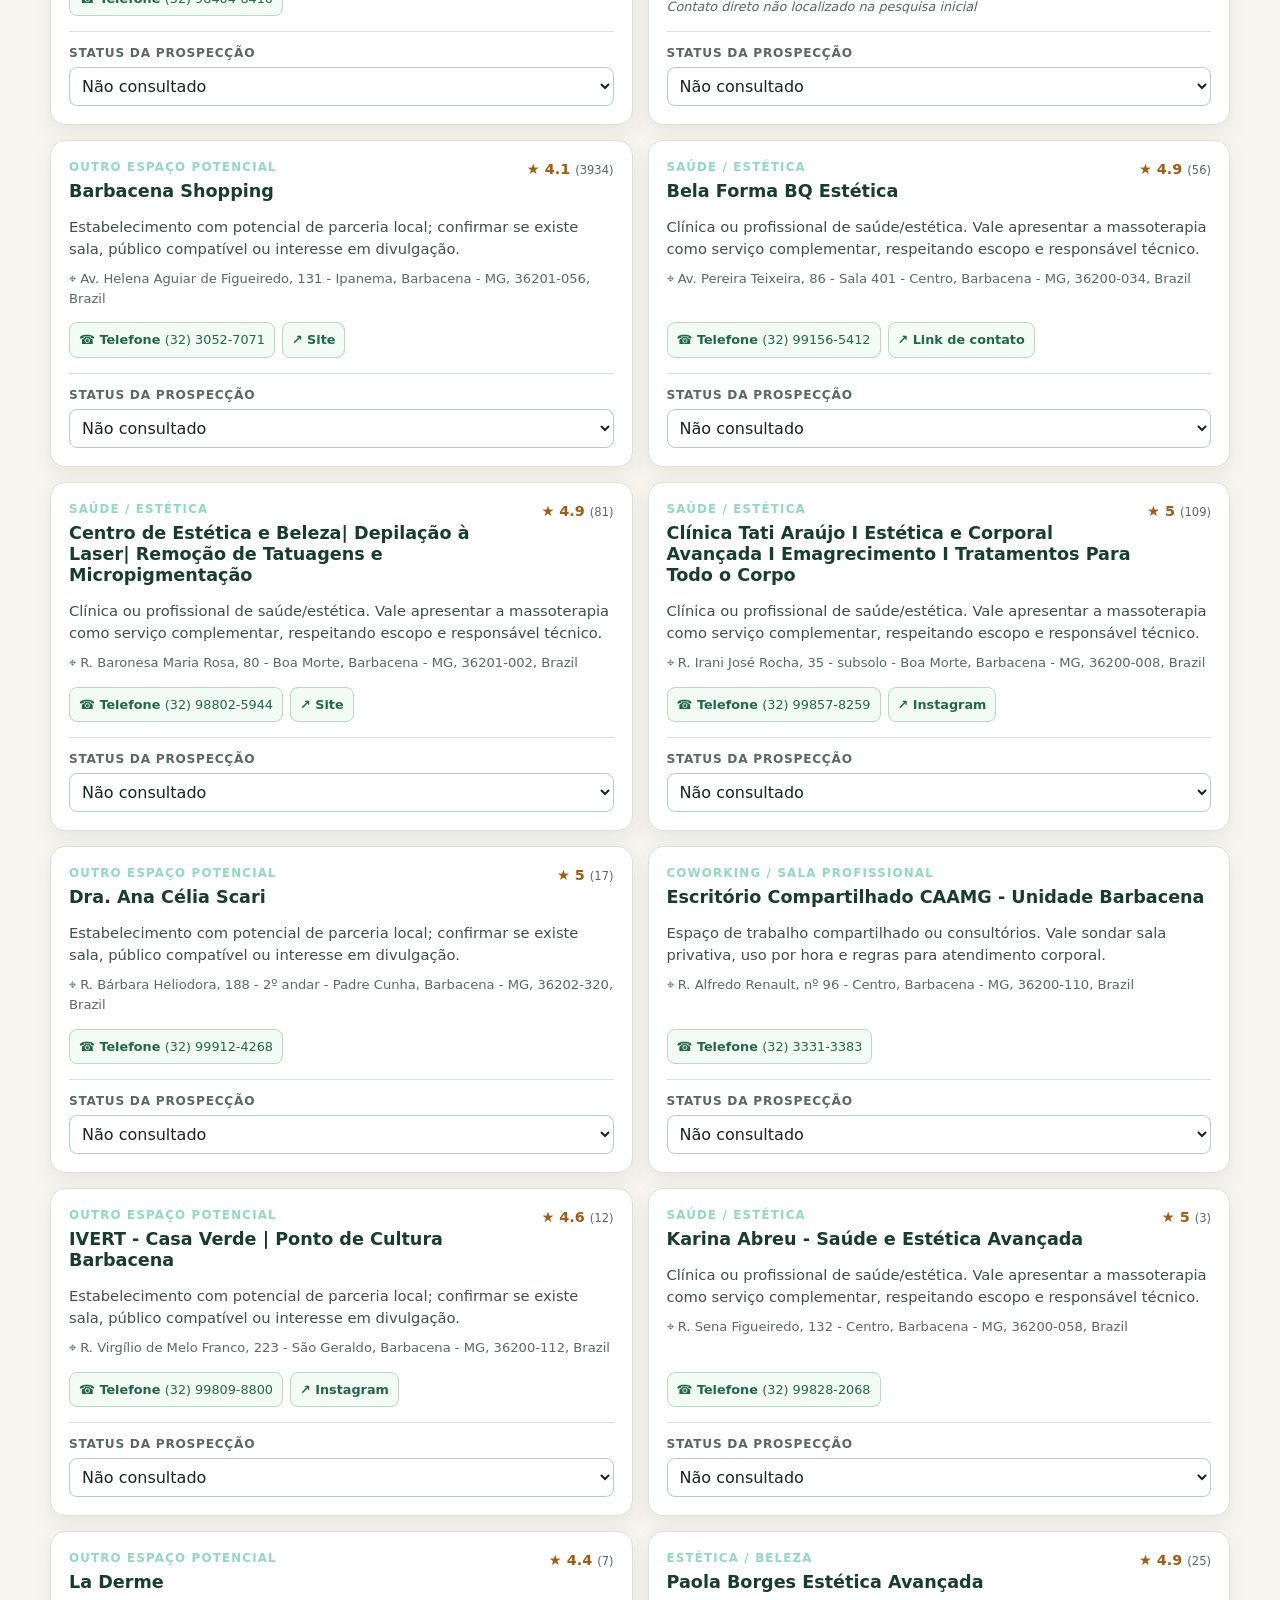
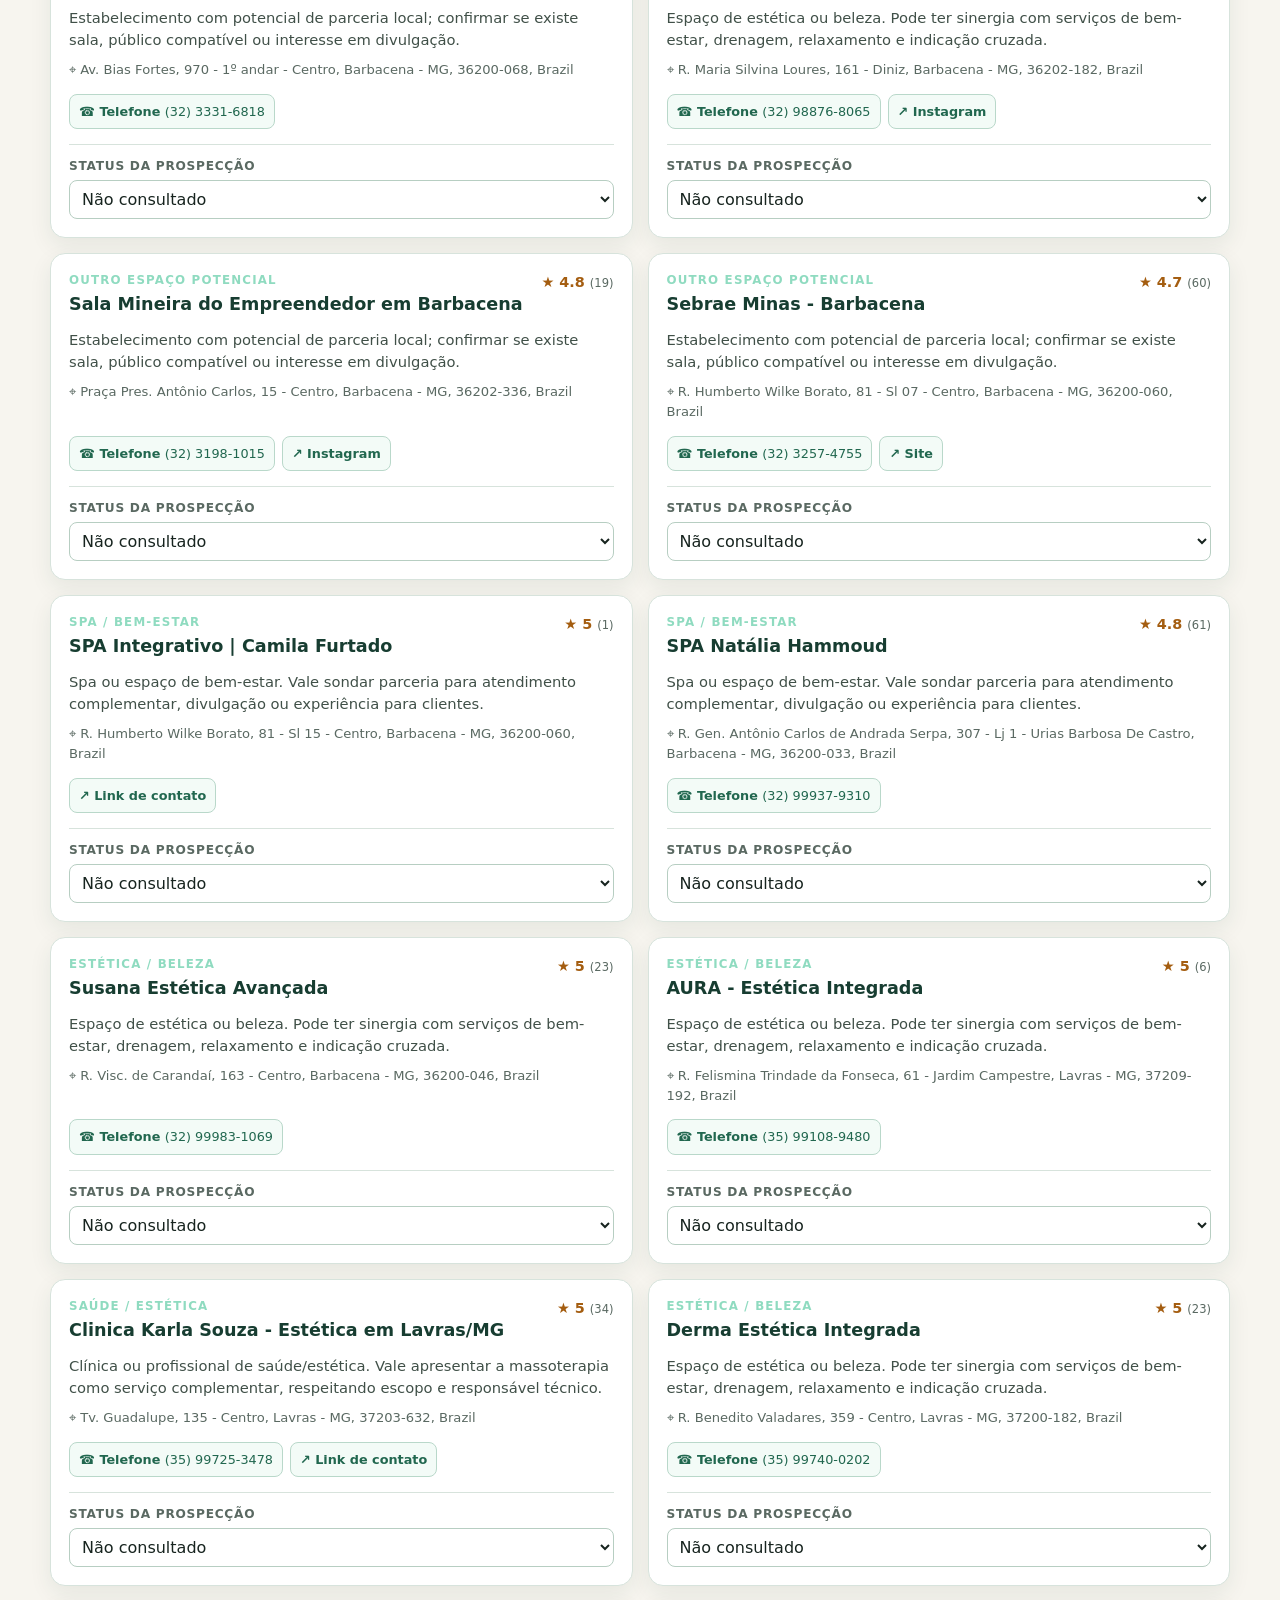
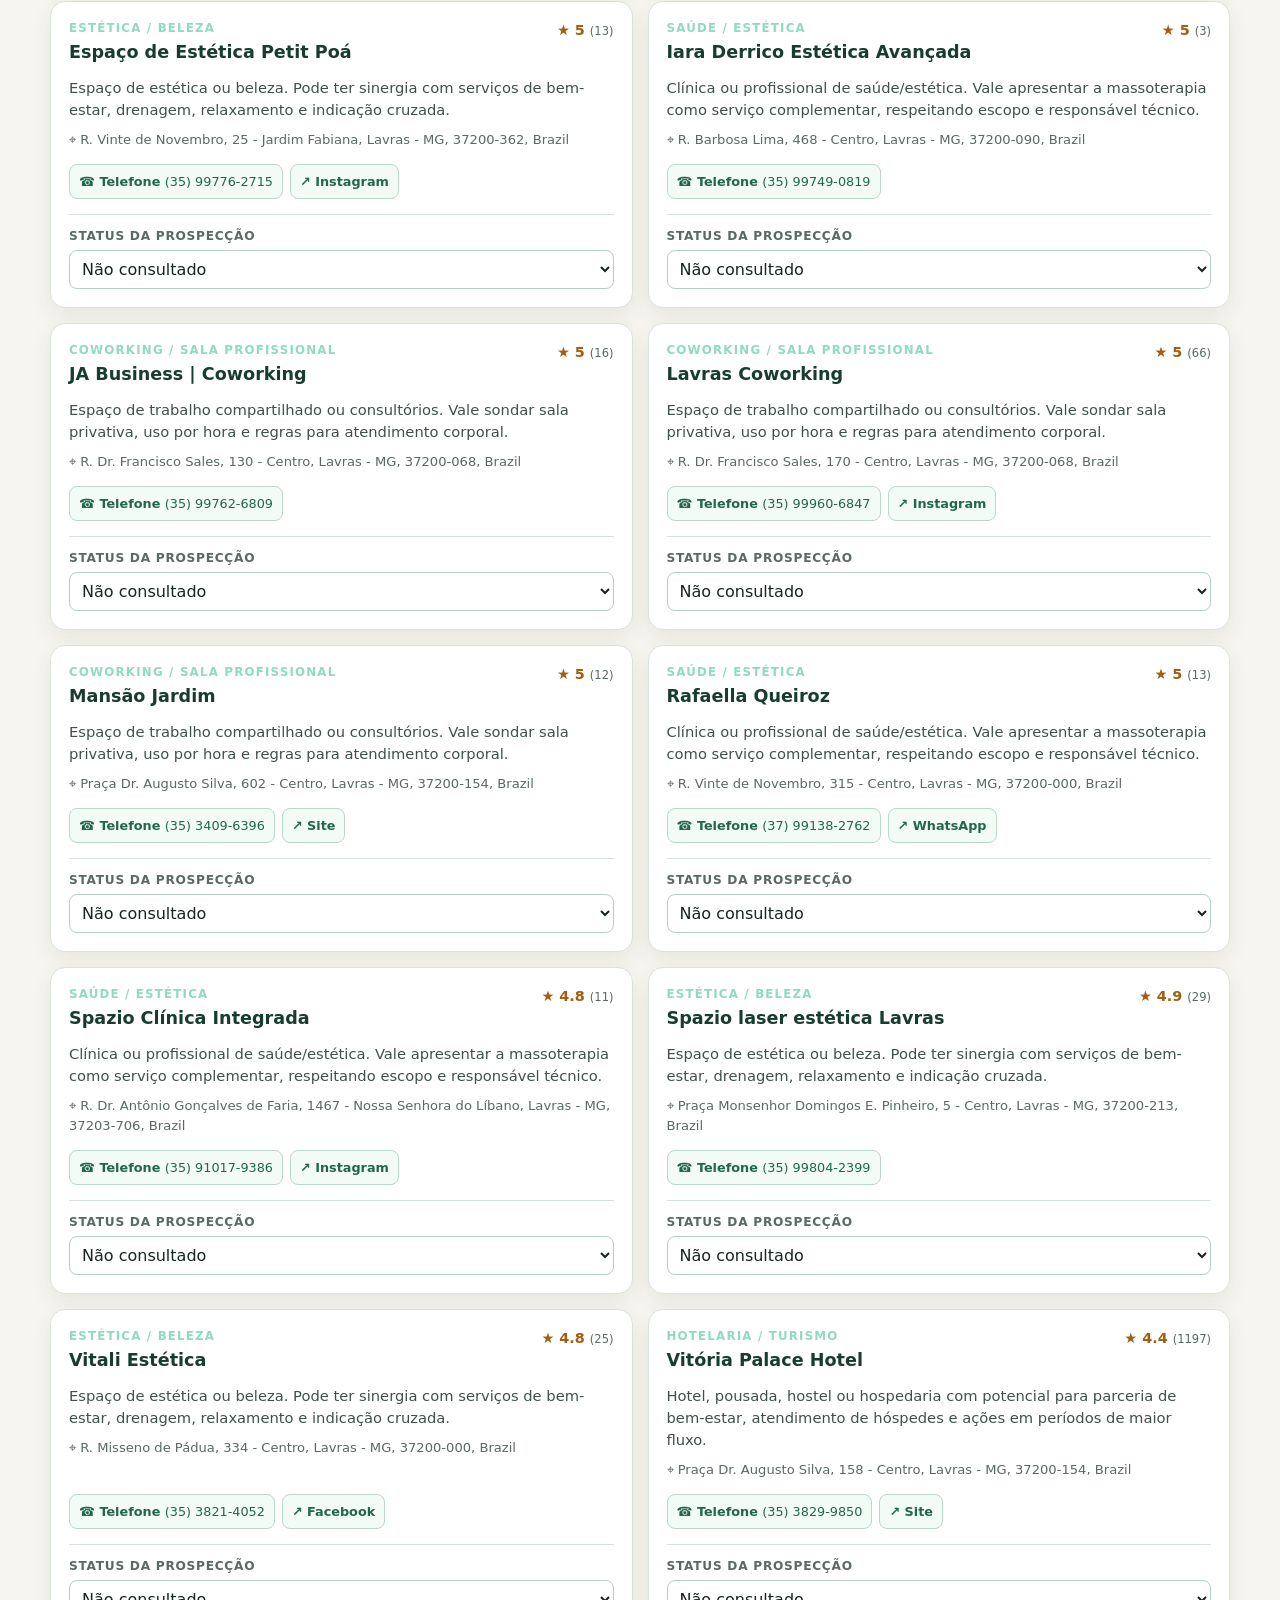
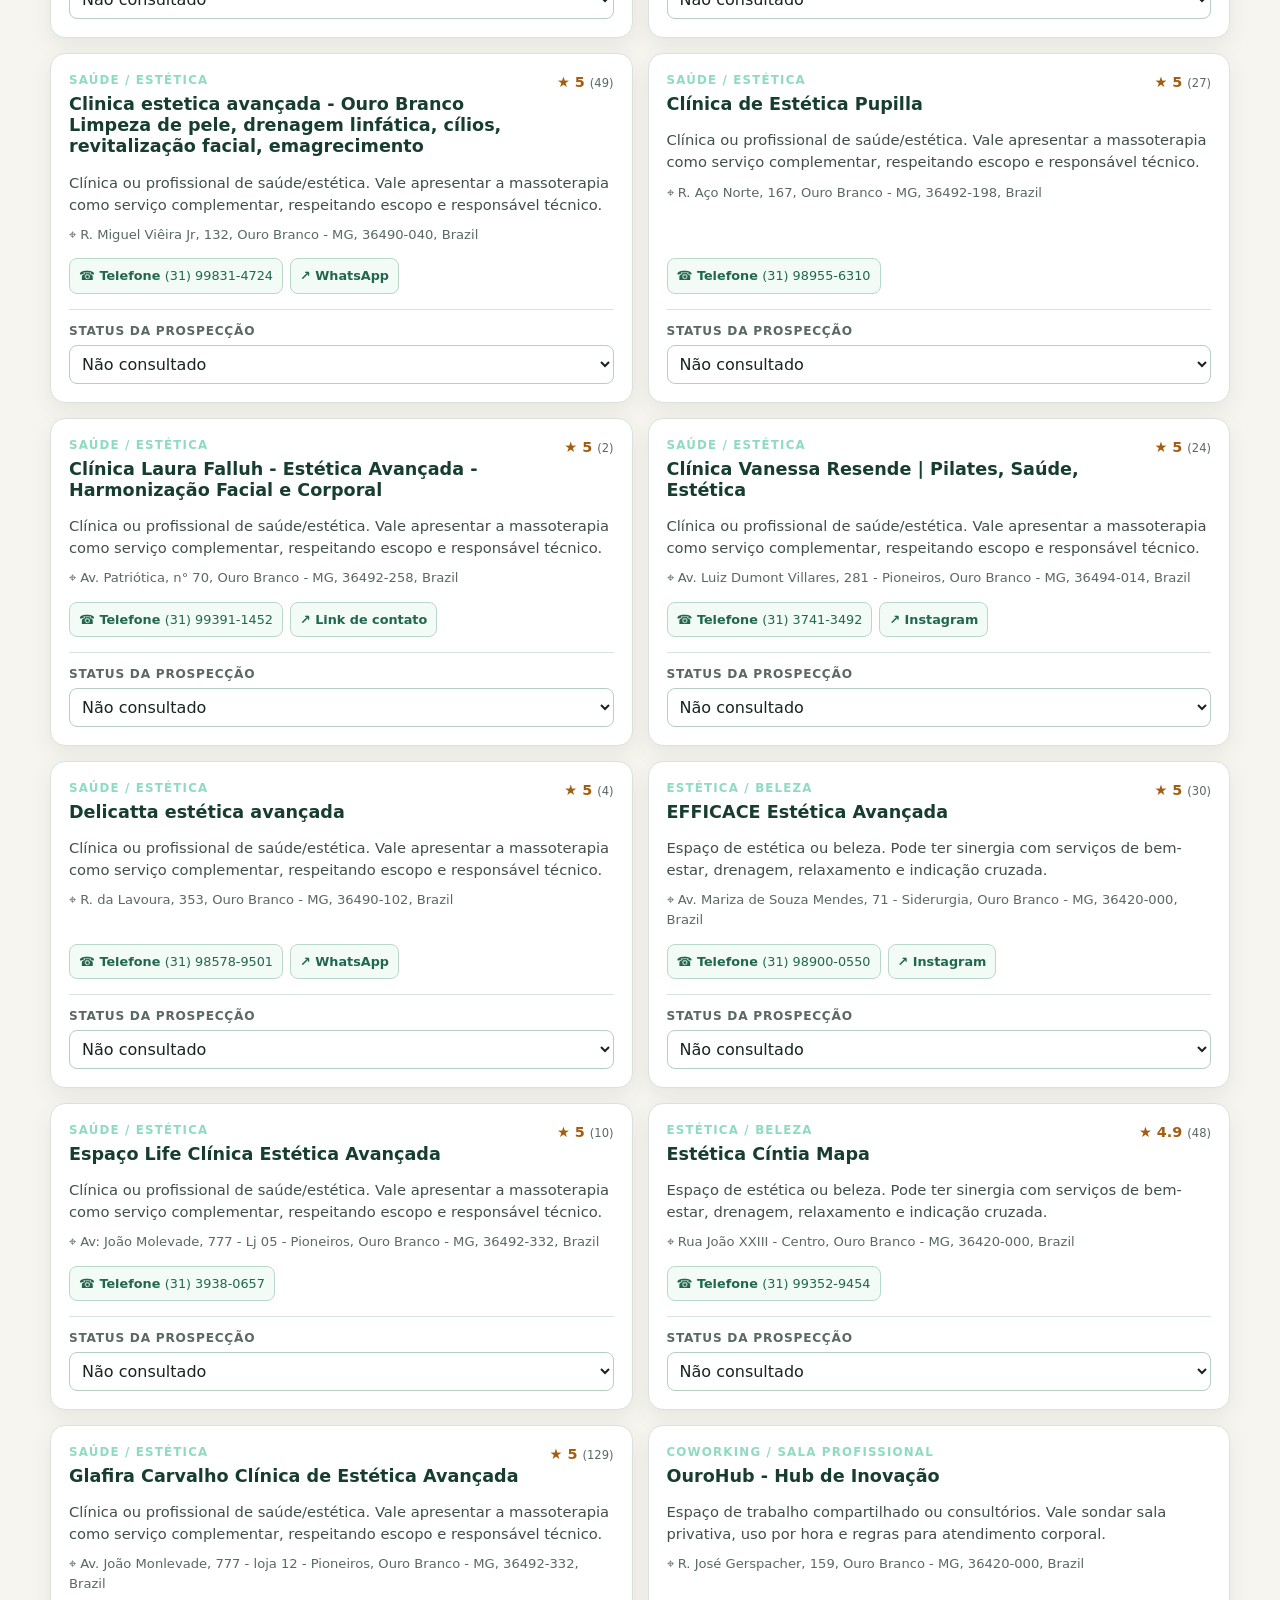
==== commit 6bac87d1: "Atualizar versão dos dados e categorias do catálogo" ====
--- a/index.html
+++ b/index.html
@@ -1 +1 @@
-<!doctype html><html lang="pt-BR"><head><meta charset="utf-8"><title>Catálogo de Parcerias</title><meta name="description" content="Catálogo de potenciais parceiros para massoterapia em um raio de 100 km de São João del-Rei."><meta name="viewport" content="width=device-width, initial-scale=1"><meta name="theme-color" content="#173d31"><meta property="og:type" content="website"><meta property="og:title" content="Catálogo de Parcerias"><meta property="og:description" content="Potenciais parceiros, coworkings, clínicas, spas e hotéis para massoterapia em até 100 km de São João del-Rei."><link rel="stylesheet" href="assets/css/style.css?v=3"></head><body><header class="hero"><div class="wrap"><div class="kicker">Base de prospecção local</div><h1>Catálogo de Parcerias</h1><p id="scope">Carregando catálogo...</p><div class="stats"><div class="stat"><strong id="total">—</strong><span>locais listados</span></div><div class="stat"><strong id="citiesCount">—</strong><span>cidades cobertas</span></div><div class="stat"><strong id="phones">—</strong><span>com telefone</span></div></div></div></header><main class="wrap"><div class="notice"><strong>Persistência:</strong> os status são salvos automaticamente neste navegador. Use <strong>Exportar acompanhamento</strong> para guardar uma cópia em CSV e levar o histórico para outro dispositivo.</div><section class="toolbar" aria-label="Ferramentas do catálogo"><div class="field wide"><label for="search">Buscar estabelecimento</label><input id="search" type="search" placeholder="Nome, categoria ou endereço"></div><div class="field"><label for="city">Cidade</label><select id="city"><option value="todas">Todas as cidades</option></select></div><div class="field"><label for="statusFilter">Status</label><select id="statusFilter"><option value="todos">Todos os status</option><option value="nao-consultado">Não consultado</option><option value="consultado">Consultado</option><option value="positiva">Positiva</option><option value="negativa">Negativa</option><option value="espera">Em espera</option></select></div><button id="exportBtn" type="button">Exportar acompanhamento</button><button id="clearBtn" type="button" class="secondary">Limpar status</button></section><p id="resultCount" class="result-count" aria-live="polite"></p><section class="grid" id="catalog" aria-live="polite"></section></main><footer><div class="wrap"><strong>Critério:</strong> foram priorizados coworkings, clínicas, estética, beleza, spas e hotelaria identificados em fichas públicas; estabelecimentos explicitamente identificados como massoterapia foram removidos. A presença no catálogo não significa que o estabelecimento aceite parceria. A busca foi reduzida a um raio geográfico de 100 km a partir de São João del-Rei; os contatos devem ser confirmados antes da abordagem. E-mails não foram localizados de forma confiável na pesquisa inicial.<br><br>Pesquisa inicial: 18/08/2026.</div></footer><script src="assets/js/app.js?v=3"></script></body></html>+<!doctype html><html lang="pt-BR"><head><meta charset="utf-8"><title>Catálogo de Parcerias</title><meta name="description" content="Catálogo de potenciais parceiros para massoterapia em um raio de 100 km de São João del-Rei."><meta name="viewport" content="width=device-width, initial-scale=1"><meta name="theme-color" content="#173d31"><meta property="og:type" content="website"><meta property="og:title" content="Catálogo de Parcerias"><meta property="og:description" content="Potenciais parceiros, coworkings, clínicas, spas e hotéis para massoterapia em até 100 km de São João del-Rei."><link rel="stylesheet" href="assets/css/style.css?v=5"></head><body><header class="hero"><div class="wrap"><div class="kicker">Base de prospecção local</div><h1>Catálogo de Parcerias</h1><p id="scope">Carregando catálogo...</p><div class="stats"><div class="stat"><strong id="total">—</strong><span>locais listados</span></div><div class="stat"><strong id="citiesCount">—</strong><span>cidades cobertas</span></div><div class="stat"><strong id="phones">—</strong><span>com telefone</span></div></div></div></header><main class="wrap"><div class="notice"><strong>Persistência:</strong> os status são salvos automaticamente neste navegador. Use <strong>Exportar acompanhamento</strong> para guardar uma cópia em CSV e levar o histórico para outro dispositivo.</div><section class="toolbar" aria-label="Ferramentas do catálogo"><div class="field wide"><label for="search">Buscar estabelecimento</label><input id="search" type="search" placeholder="Nome, categoria ou endereço"></div><div class="field"><label for="city">Cidade</label><select id="city"><option value="todas">Todas as cidades</option></select></div><div class="field"><label for="statusFilter">Status</label><select id="statusFilter"><option value="todos">Todos os status</option><option value="nao-consultado">Não consultado</option><option value="consultado">Consultado</option><option value="positiva">Positiva</option><option value="negativa">Negativa</option><option value="espera">Em espera</option></select></div><button id="exportBtn" type="button">Exportar acompanhamento</button><button id="clearBtn" type="button" class="secondary">Limpar status</button></section><p id="resultCount" class="result-count" aria-live="polite"></p><section class="grid" id="catalog" aria-live="polite"></section></main><footer><div class="wrap"><strong>Critério:</strong> foram priorizados coworkings, clínicas, estética, beleza, spas e hotelaria identificados em fichas públicas; estabelecimentos explicitamente identificados como massoterapia foram removidos. A presença no catálogo não significa que o estabelecimento aceite parceria. A busca foi reduzida a um raio geográfico de 100 km a partir de São João del-Rei; os contatos devem ser confirmados antes da abordagem. E-mails não foram localizados de forma confiável na pesquisa inicial.<br><br>Pesquisa inicial: 18/08/2026.</div></footer><script src="assets/js/app.js?v=5"></script></body></html>
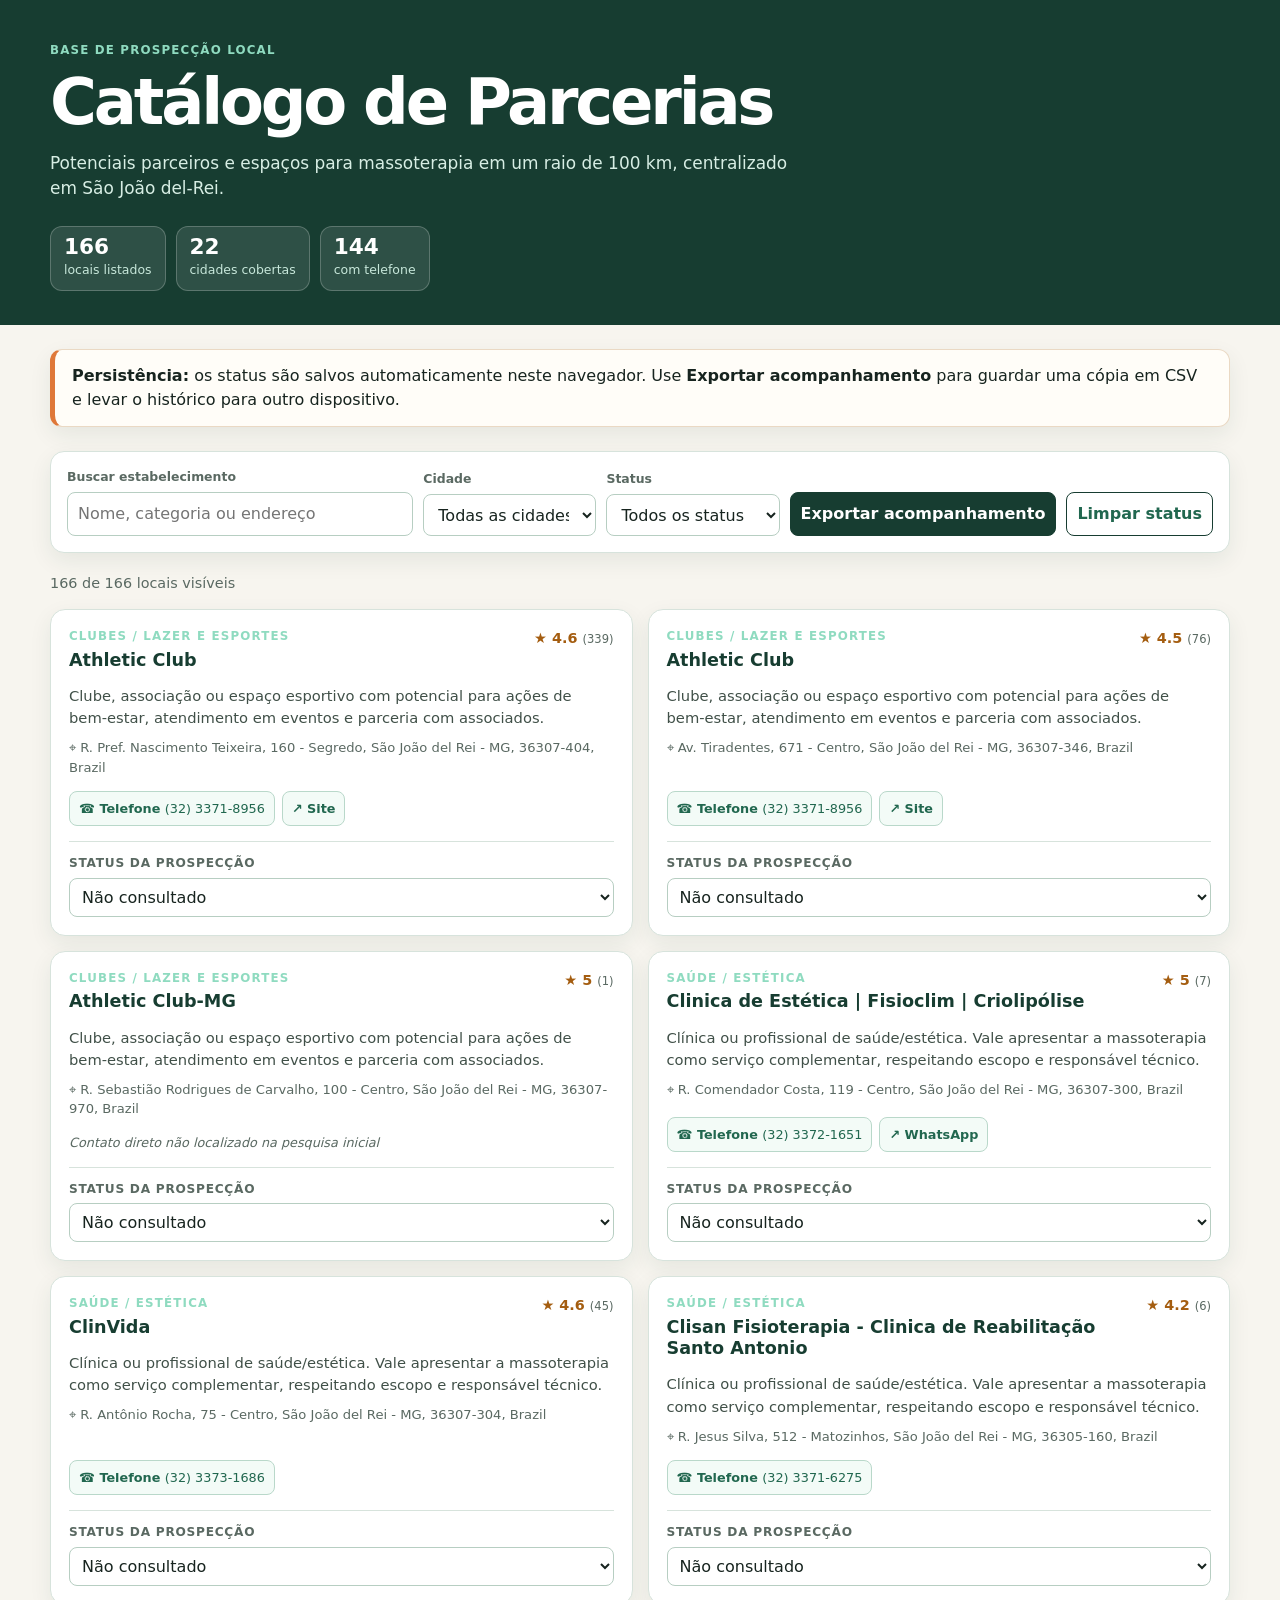
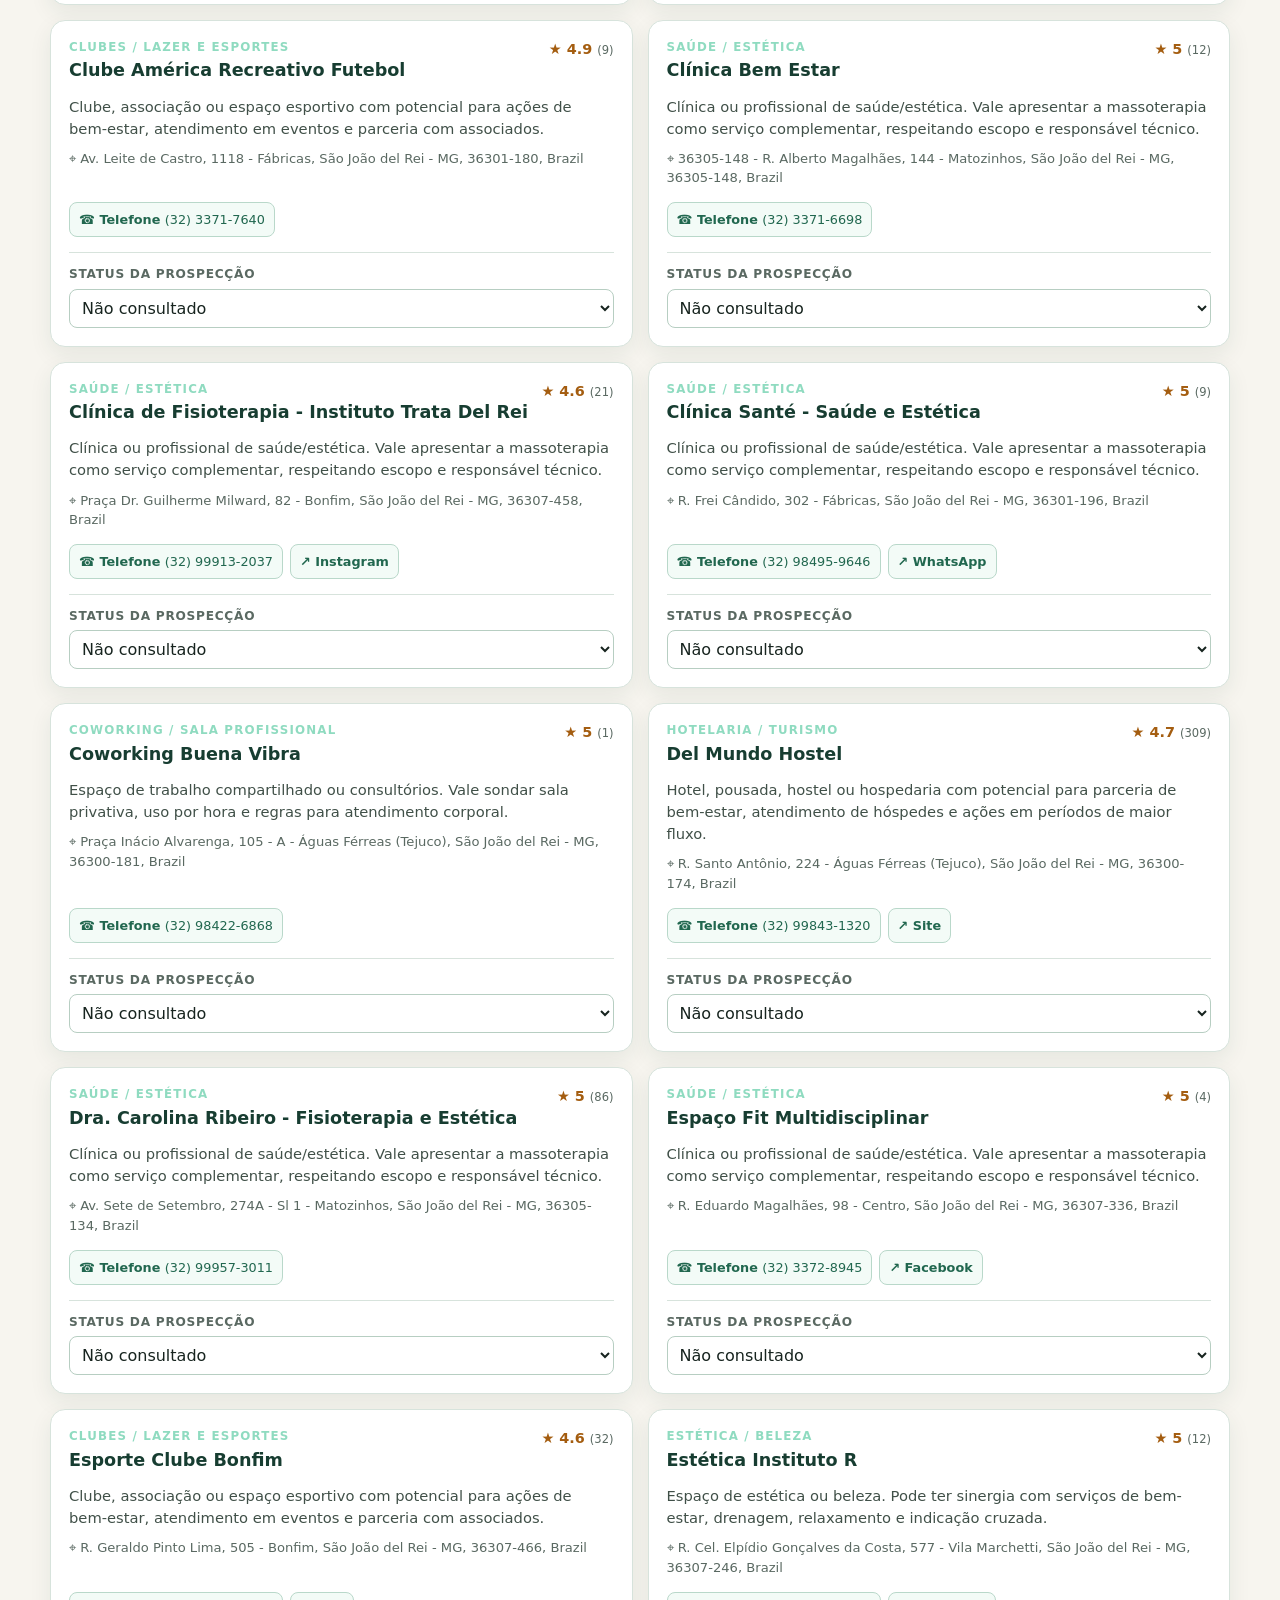
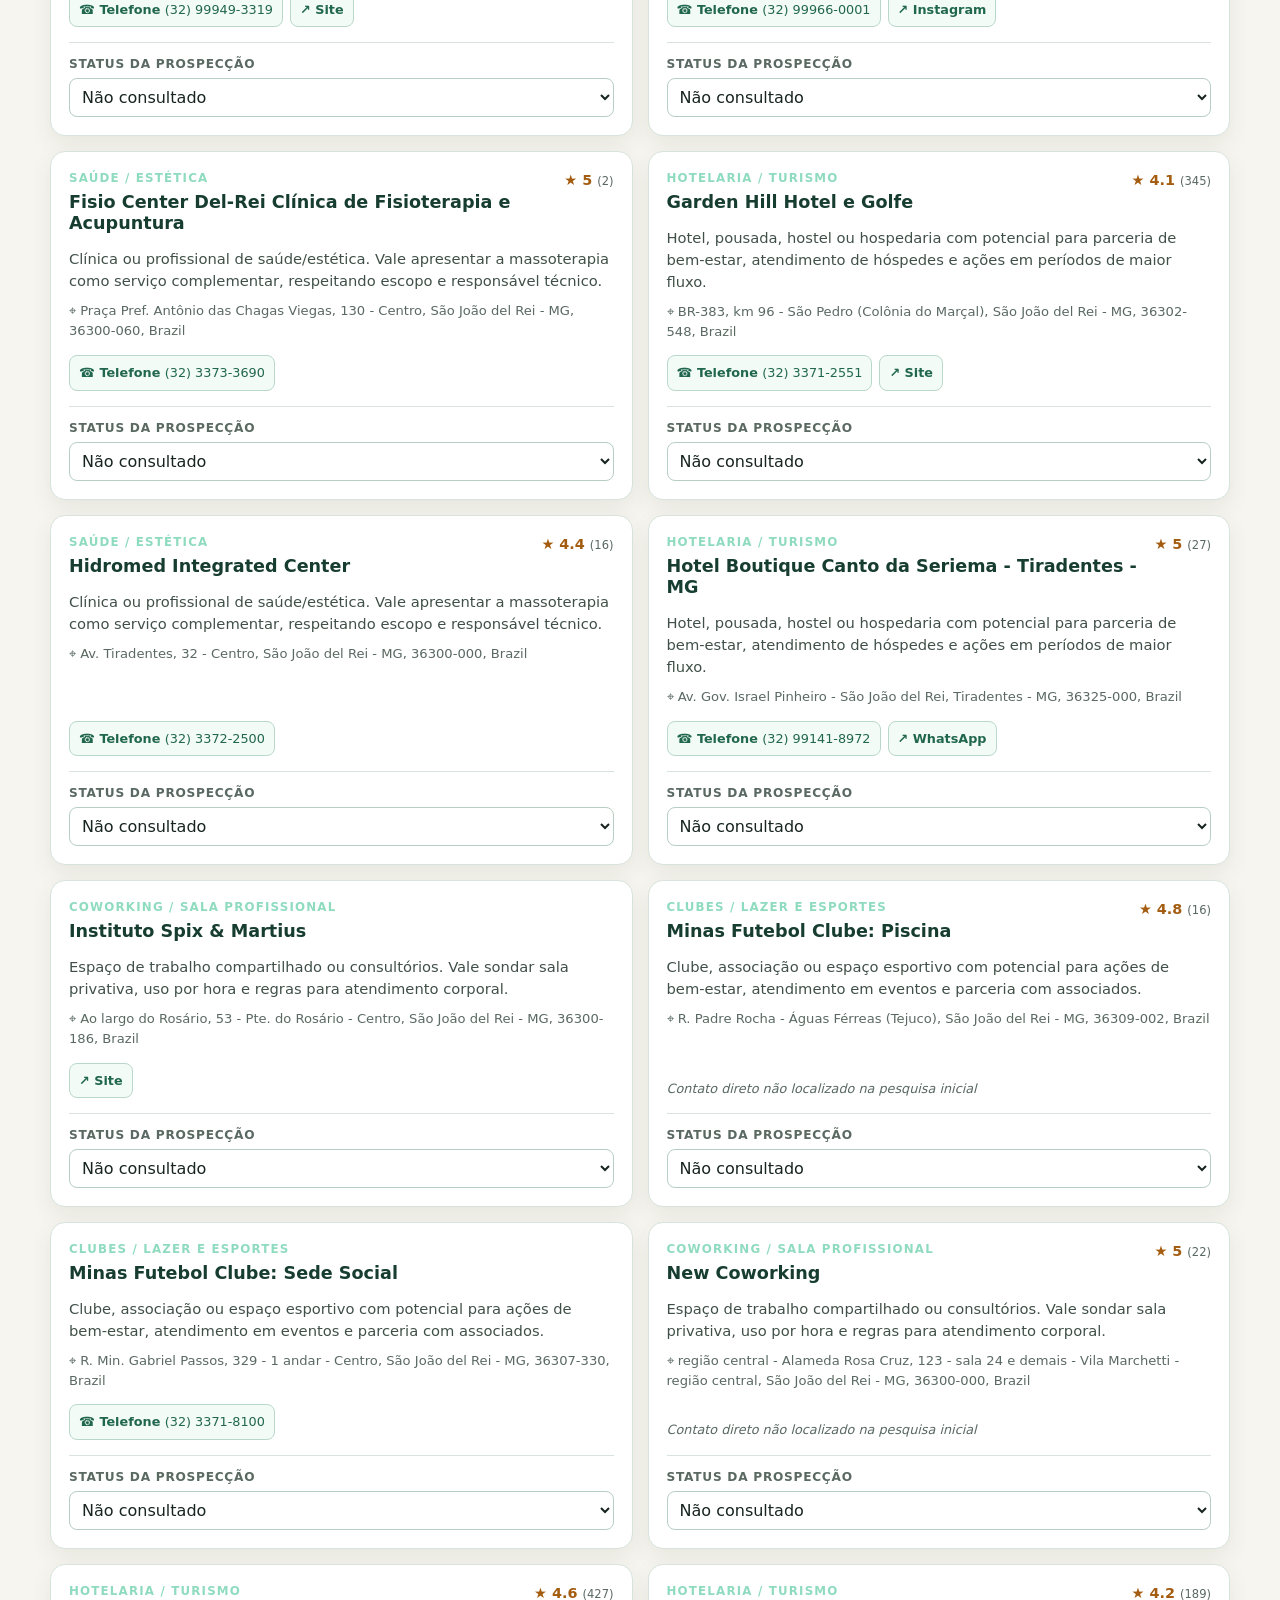
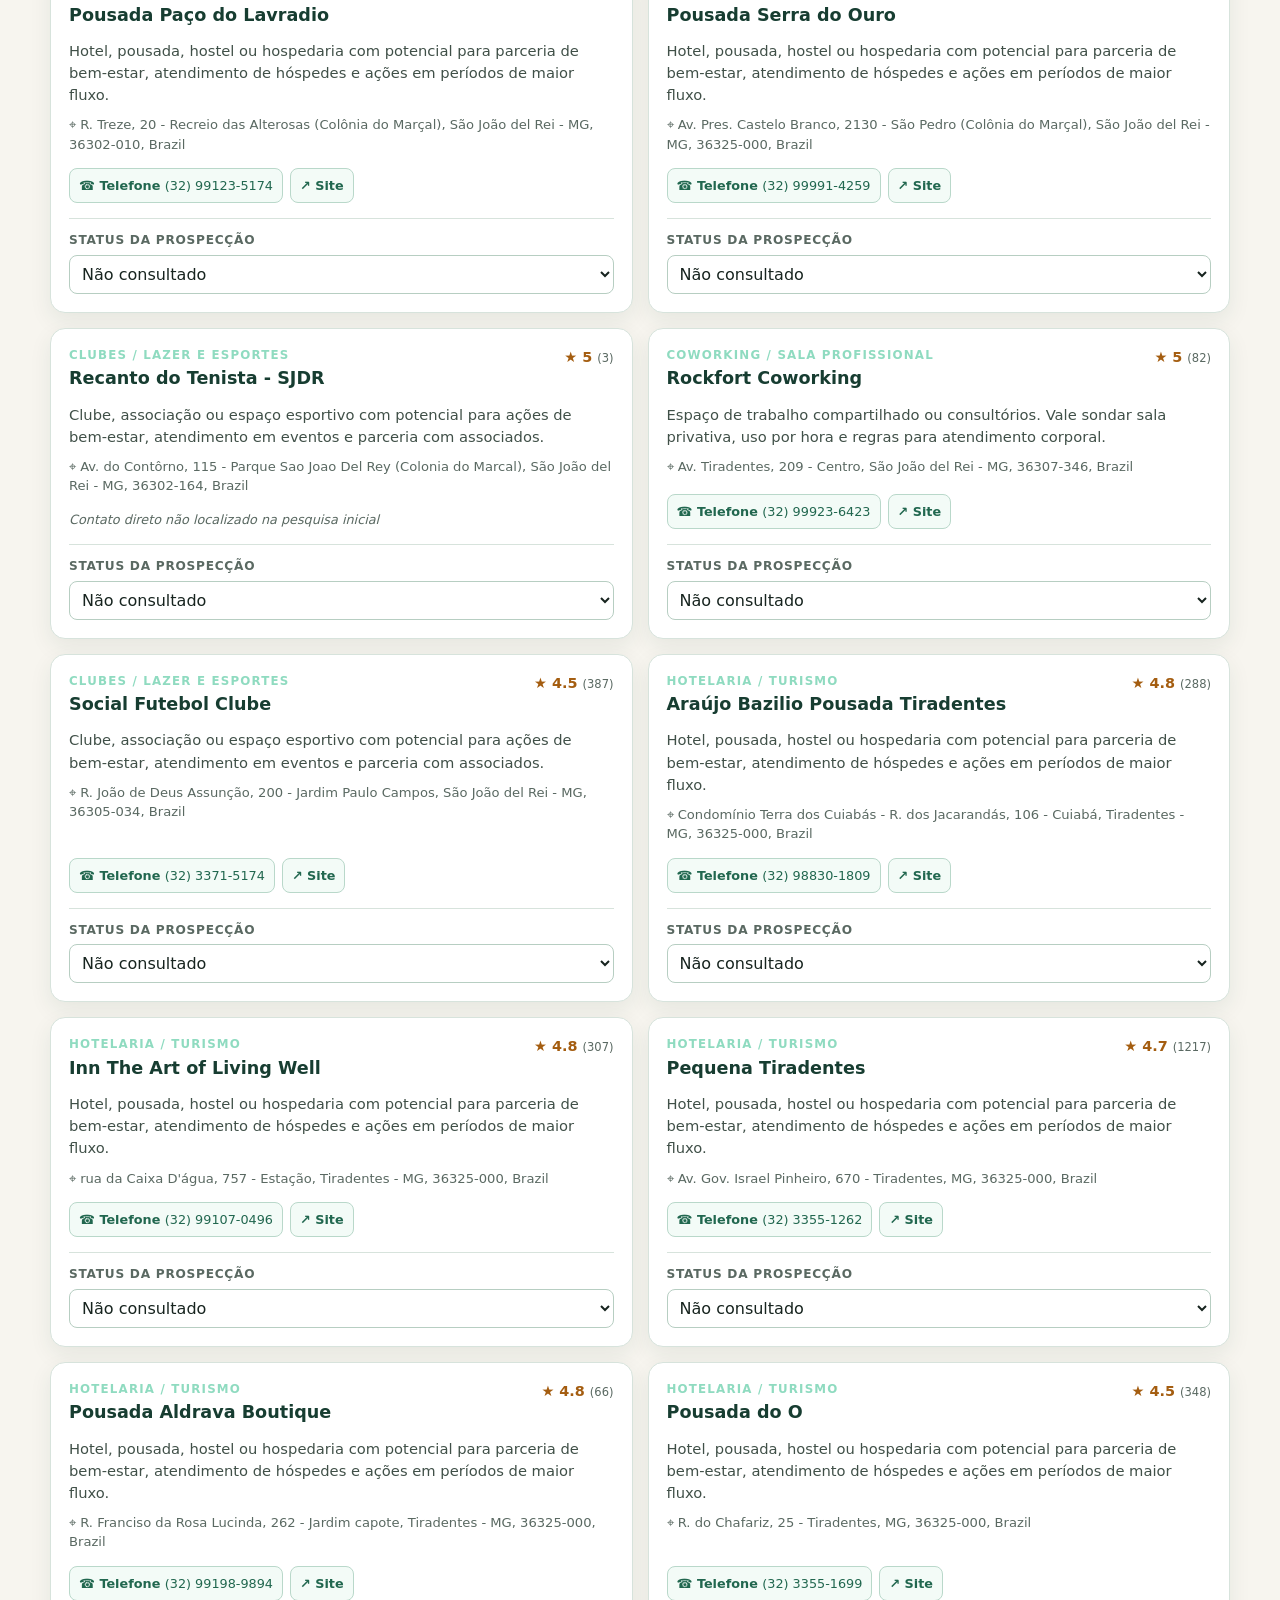
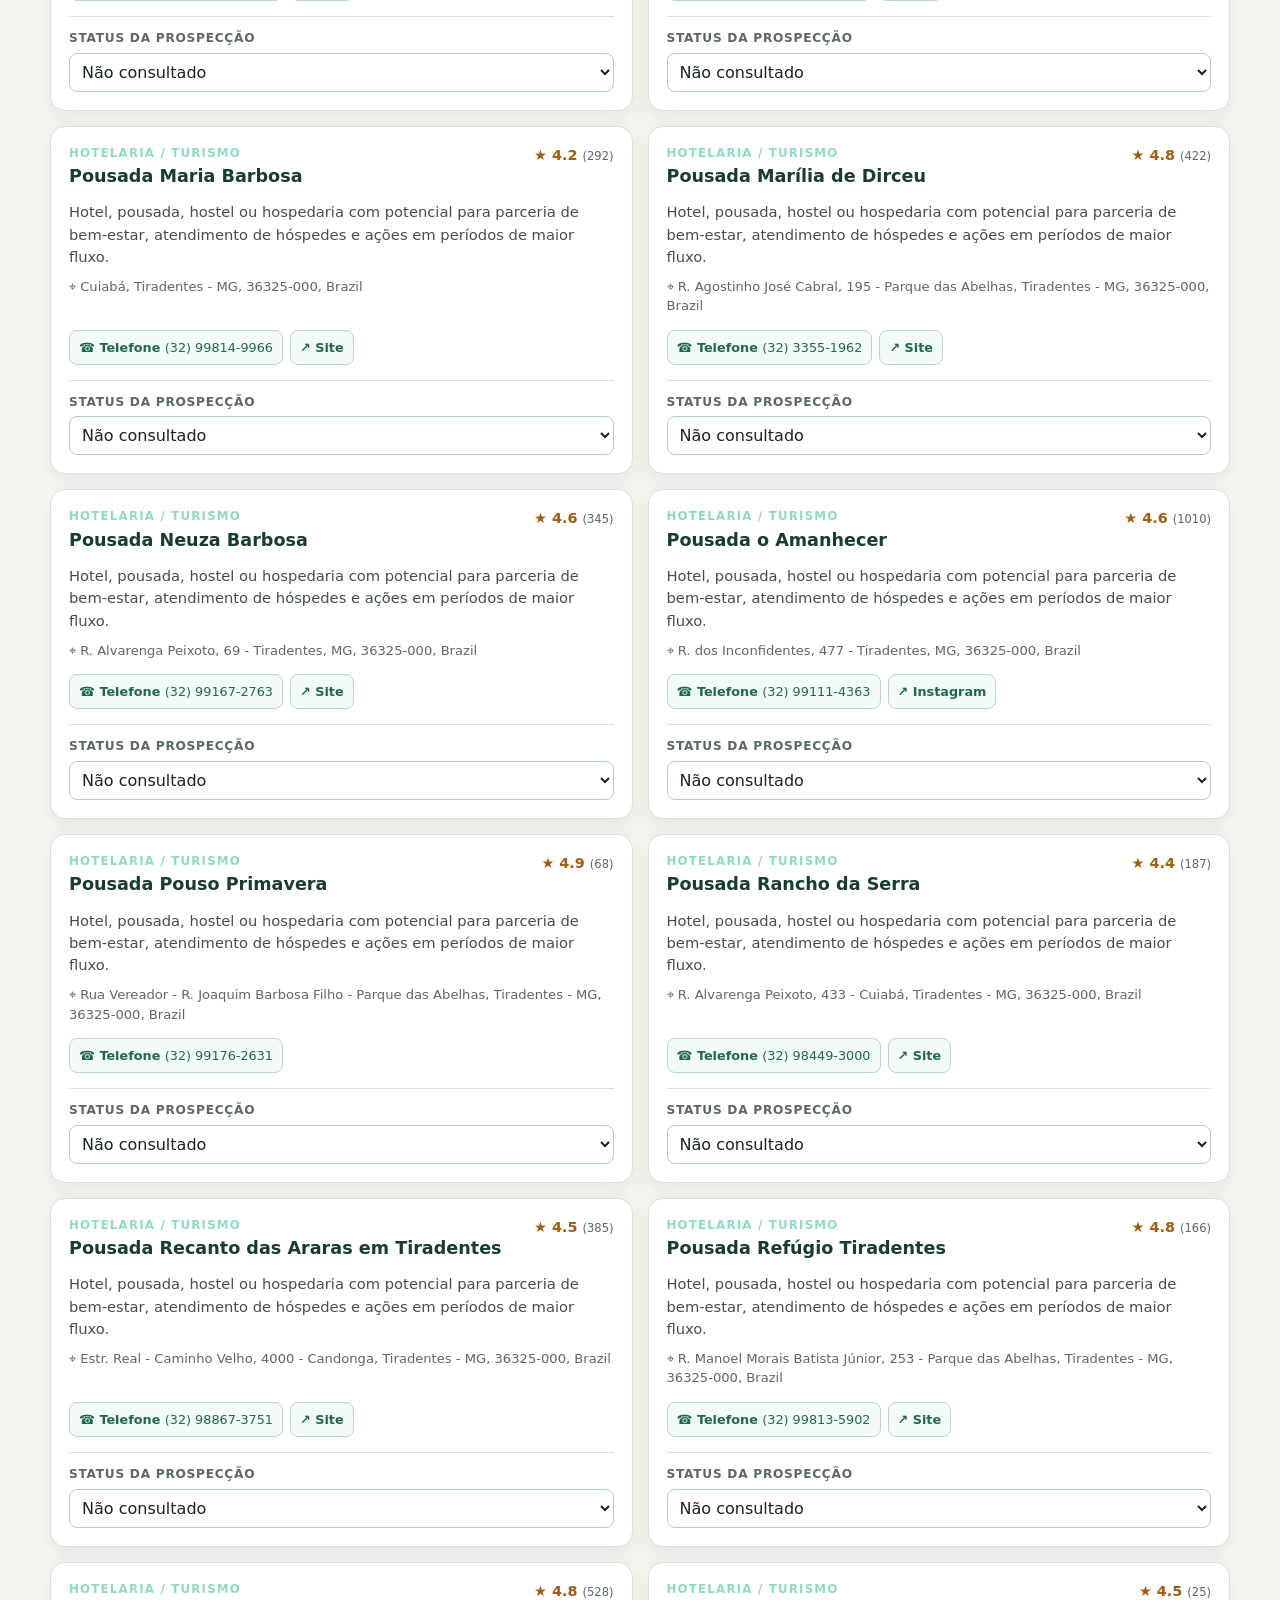
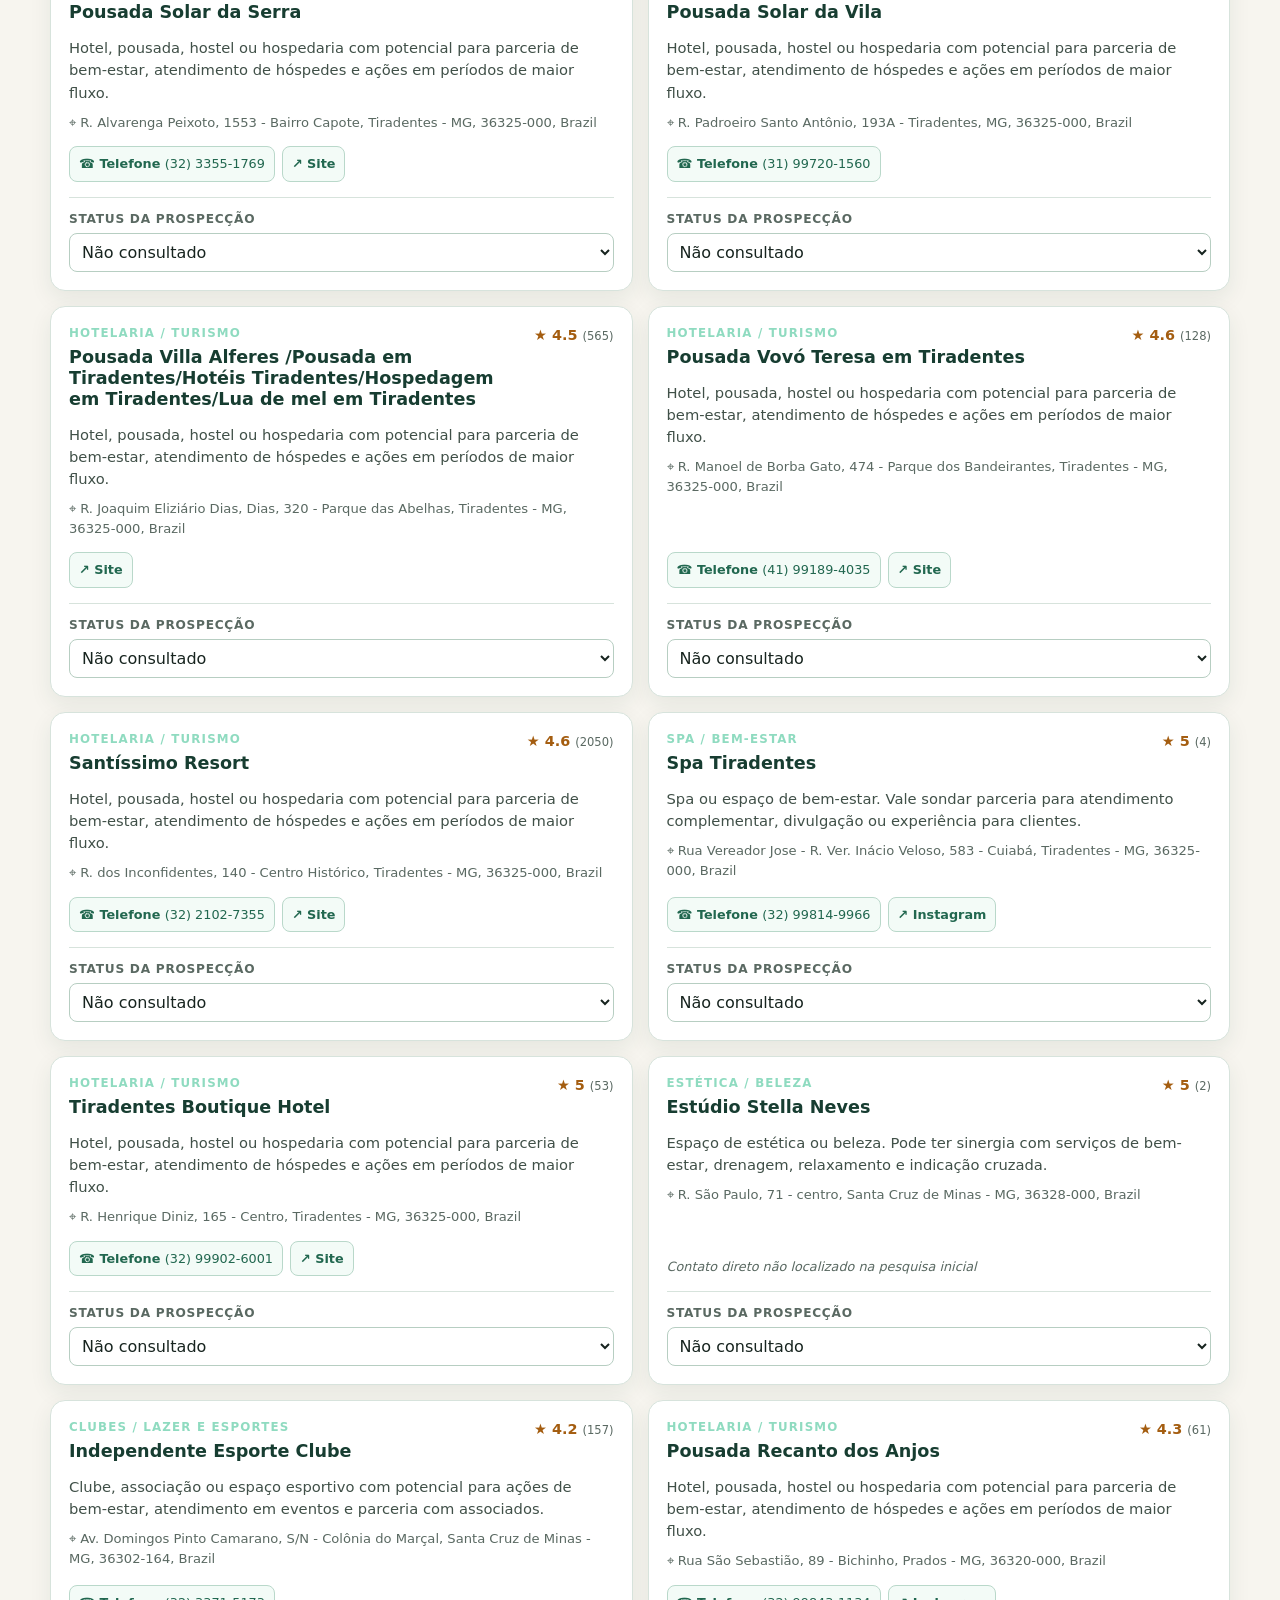
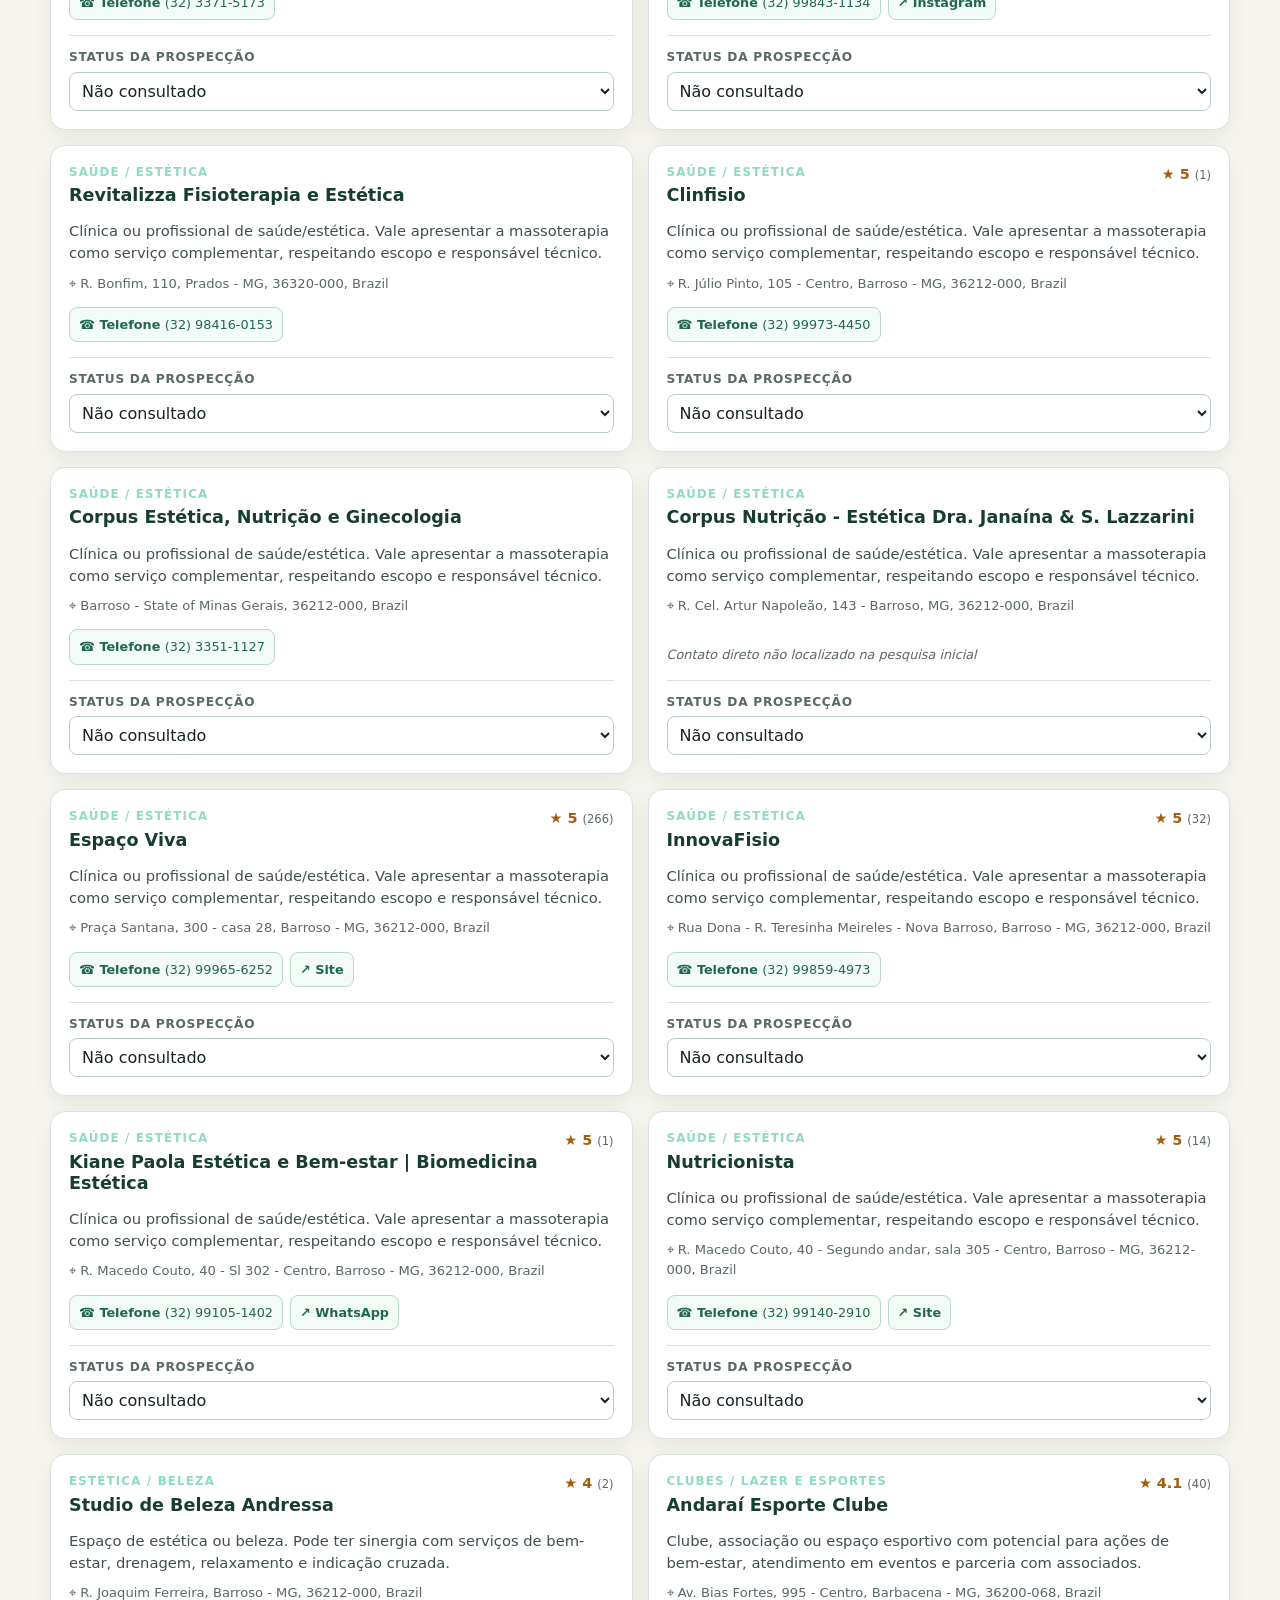
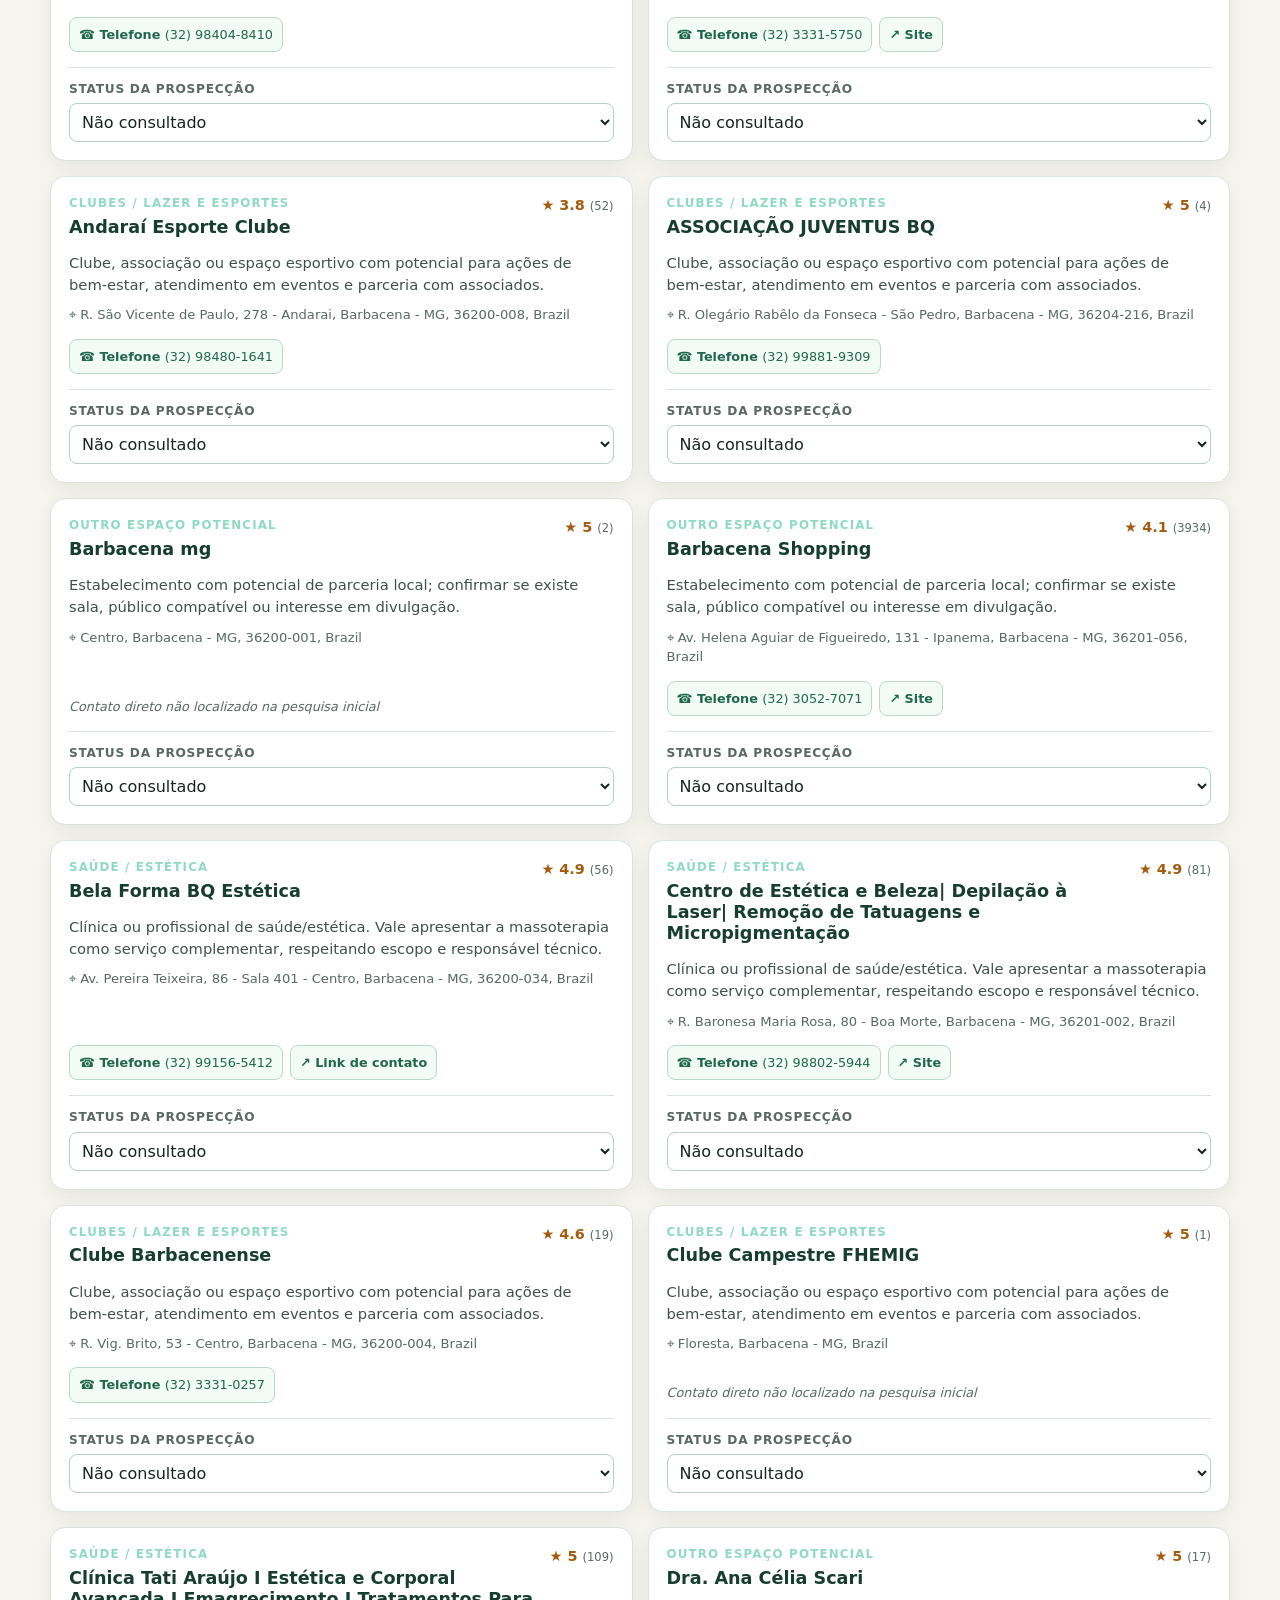
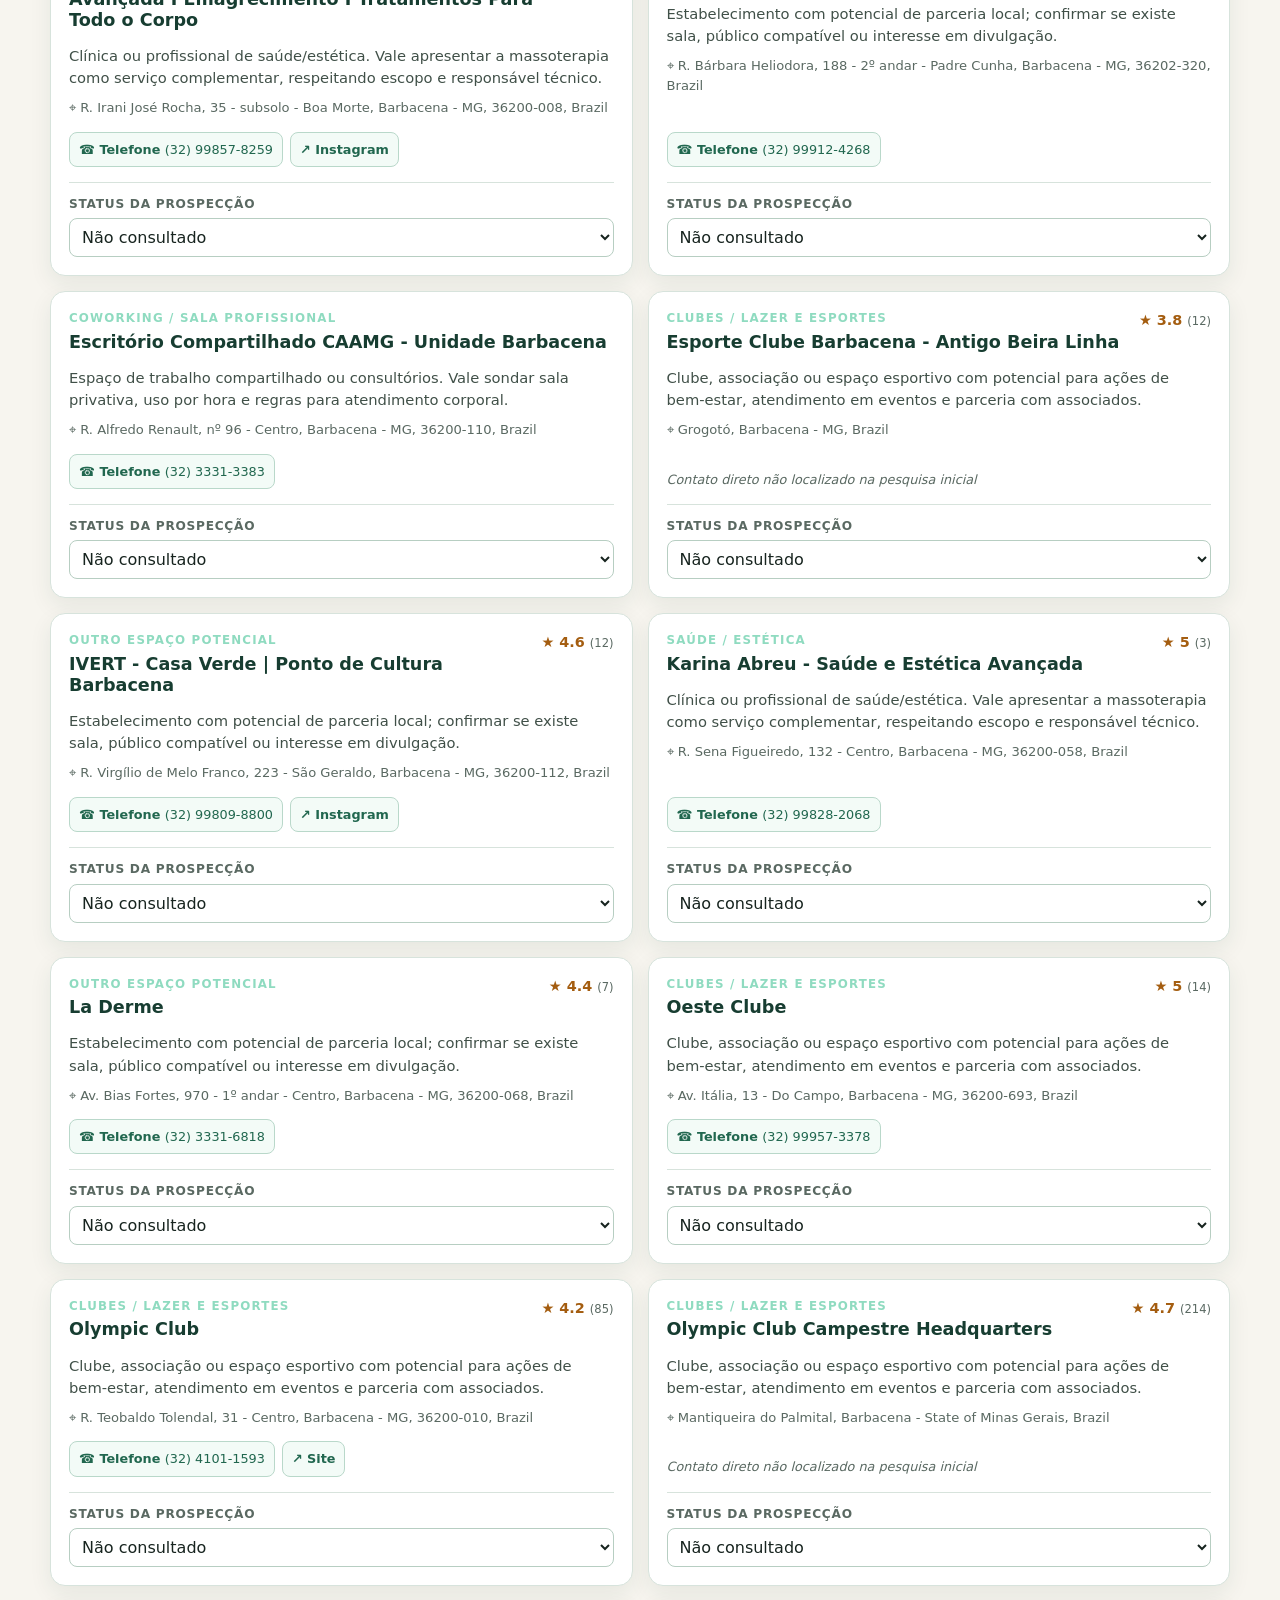
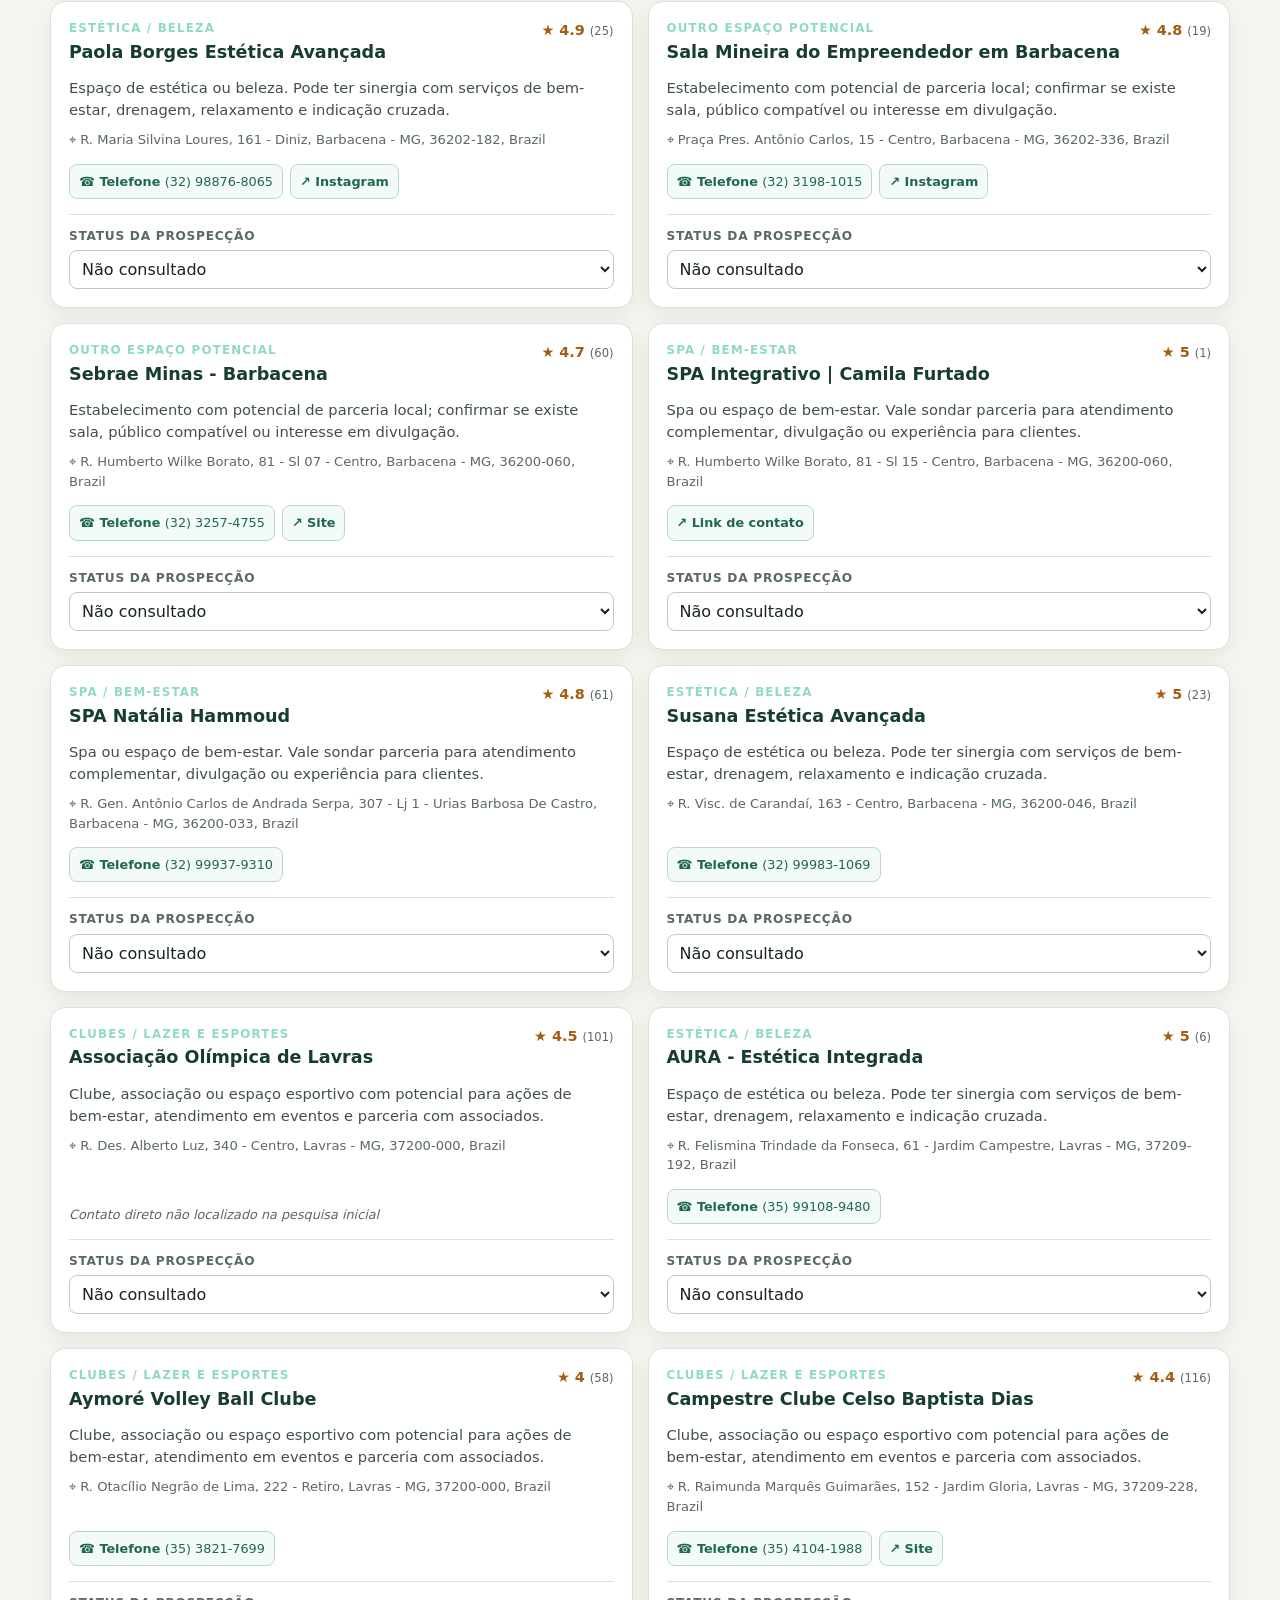
==== commit f247cb50: "Atualizar catálogo com clubes" ====
--- a/index.html
+++ b/index.html
@@ -1 +1 @@
-<!doctype html><html lang="pt-BR"><head><meta charset="utf-8"><title>Catálogo de Parcerias</title><meta name="description" content="Catálogo de potenciais parceiros para massoterapia em um raio de 100 km de São João del-Rei."><meta name="viewport" content="width=device-width, initial-scale=1"><meta name="theme-color" content="#173d31"><meta property="og:type" content="website"><meta property="og:title" content="Catálogo de Parcerias"><meta property="og:description" content="Potenciais parceiros, coworkings, clínicas, spas e hotéis para massoterapia em até 100 km de São João del-Rei."><link rel="stylesheet" href="assets/css/style.css?v=5"></head><body><header class="hero"><div class="wrap"><div class="kicker">Base de prospecção local</div><h1>Catálogo de Parcerias</h1><p id="scope">Carregando catálogo...</p><div class="stats"><div class="stat"><strong id="total">—</strong><span>locais listados</span></div><div class="stat"><strong id="citiesCount">—</strong><span>cidades cobertas</span></div><div class="stat"><strong id="phones">—</strong><span>com telefone</span></div></div></div></header><main class="wrap"><div class="notice"><strong>Persistência:</strong> os status são salvos automaticamente neste navegador. Use <strong>Exportar acompanhamento</strong> para guardar uma cópia em CSV e levar o histórico para outro dispositivo.</div><section class="toolbar" aria-label="Ferramentas do catálogo"><div class="field wide"><label for="search">Buscar estabelecimento</label><input id="search" type="search" placeholder="Nome, categoria ou endereço"></div><div class="field"><label for="city">Cidade</label><select id="city"><option value="todas">Todas as cidades</option></select></div><div class="field"><label for="statusFilter">Status</label><select id="statusFilter"><option value="todos">Todos os status</option><option value="nao-consultado">Não consultado</option><option value="consultado">Consultado</option><option value="positiva">Positiva</option><option value="negativa">Negativa</option><option value="espera">Em espera</option></select></div><button id="exportBtn" type="button">Exportar acompanhamento</button><button id="clearBtn" type="button" class="secondary">Limpar status</button></section><p id="resultCount" class="result-count" aria-live="polite"></p><section class="grid" id="catalog" aria-live="polite"></section></main><footer><div class="wrap"><strong>Critério:</strong> foram priorizados coworkings, clínicas, estética, beleza, spas e hotelaria identificados em fichas públicas; estabelecimentos explicitamente identificados como massoterapia foram removidos. A presença no catálogo não significa que o estabelecimento aceite parceria. A busca foi reduzida a um raio geográfico de 100 km a partir de São João del-Rei; os contatos devem ser confirmados antes da abordagem. E-mails não foram localizados de forma confiável na pesquisa inicial.<br><br>Pesquisa inicial: 18/08/2026.</div></footer><script src="assets/js/app.js?v=5"></script></body></html>+<!doctype html><html lang="pt-BR"><head><meta charset="utf-8"><title>Catálogo de Parcerias</title><meta name="description" content="Catálogo de potenciais parceiros para massoterapia em um raio de 100 km de São João del-Rei."><meta name="viewport" content="width=device-width, initial-scale=1"><meta name="theme-color" content="#173d31"><meta property="og:type" content="website"><meta property="og:title" content="Catálogo de Parcerias"><meta property="og:description" content="Potenciais parceiros, coworkings, clínicas, spas e hotéis para massoterapia em até 100 km de São João del-Rei."><link rel="stylesheet" href="assets/css/style.css?v=5"></head><body><header class="hero"><div class="wrap"><div class="kicker">Base de prospecção local</div><h1>Catálogo de Parcerias</h1><p id="scope">Carregando catálogo...</p><div class="stats"><div class="stat"><strong id="total">—</strong><span>locais listados</span></div><div class="stat"><strong id="citiesCount">—</strong><span>cidades cobertas</span></div><div class="stat"><strong id="phones">—</strong><span>com telefone</span></div></div></div></header><main class="wrap"><div class="notice"><strong>Persistência:</strong> os status são salvos automaticamente neste navegador. Use <strong>Exportar acompanhamento</strong> para guardar uma cópia em CSV e levar o histórico para outro dispositivo.</div><section class="toolbar" aria-label="Ferramentas do catálogo"><div class="field wide"><label for="search">Buscar estabelecimento</label><input id="search" type="search" placeholder="Nome, categoria ou endereço"></div><div class="field"><label for="city">Cidade</label><select id="city"><option value="todas">Todas as cidades</option></select></div><div class="field"><label for="statusFilter">Status</label><select id="statusFilter"><option value="todos">Todos os status</option><option value="nao-consultado">Não consultado</option><option value="consultado">Consultado</option><option value="positiva">Positiva</option><option value="negativa">Negativa</option><option value="espera">Em espera</option></select></div><button id="exportBtn" type="button">Exportar acompanhamento</button><button id="clearBtn" type="button" class="secondary">Limpar status</button></section><p id="resultCount" class="result-count" aria-live="polite"></p><section class="grid" id="catalog" aria-live="polite"></section></main><footer><div class="wrap"><strong>Critério:</strong> foram priorizados coworkings, clubes, clínicas, estética, beleza, spas e hotelaria identificados em fichas públicas; estabelecimentos explicitamente identificados como massoterapia foram removidos. A presença no catálogo não significa que o estabelecimento aceite parceria. A busca foi reduzida a um raio geográfico de 100 km a partir de São João del-Rei; os contatos devem ser confirmados antes da abordagem. E-mails não foram localizados de forma confiável na pesquisa inicial.<br><br>Pesquisa inicial: 18/08/2026.</div></footer><script src="assets/js/app.js?v=5"></script></body></html>
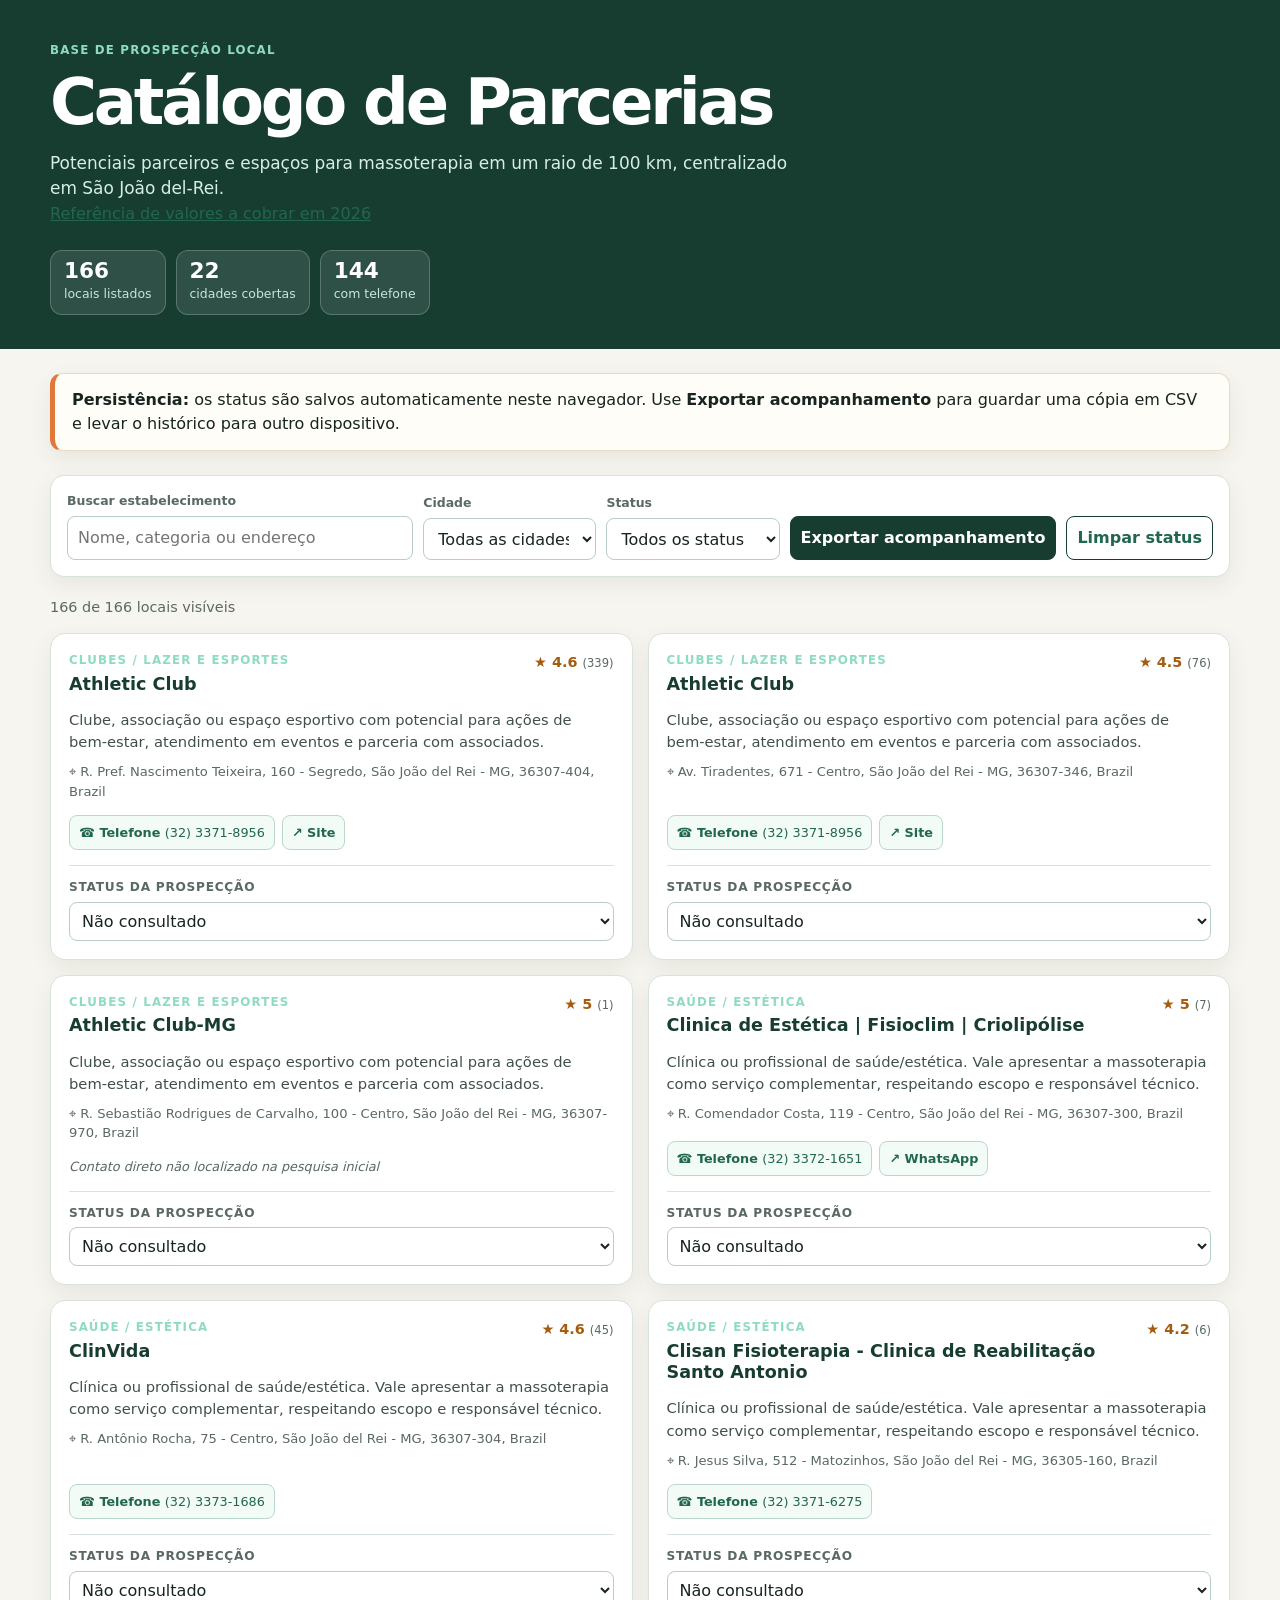
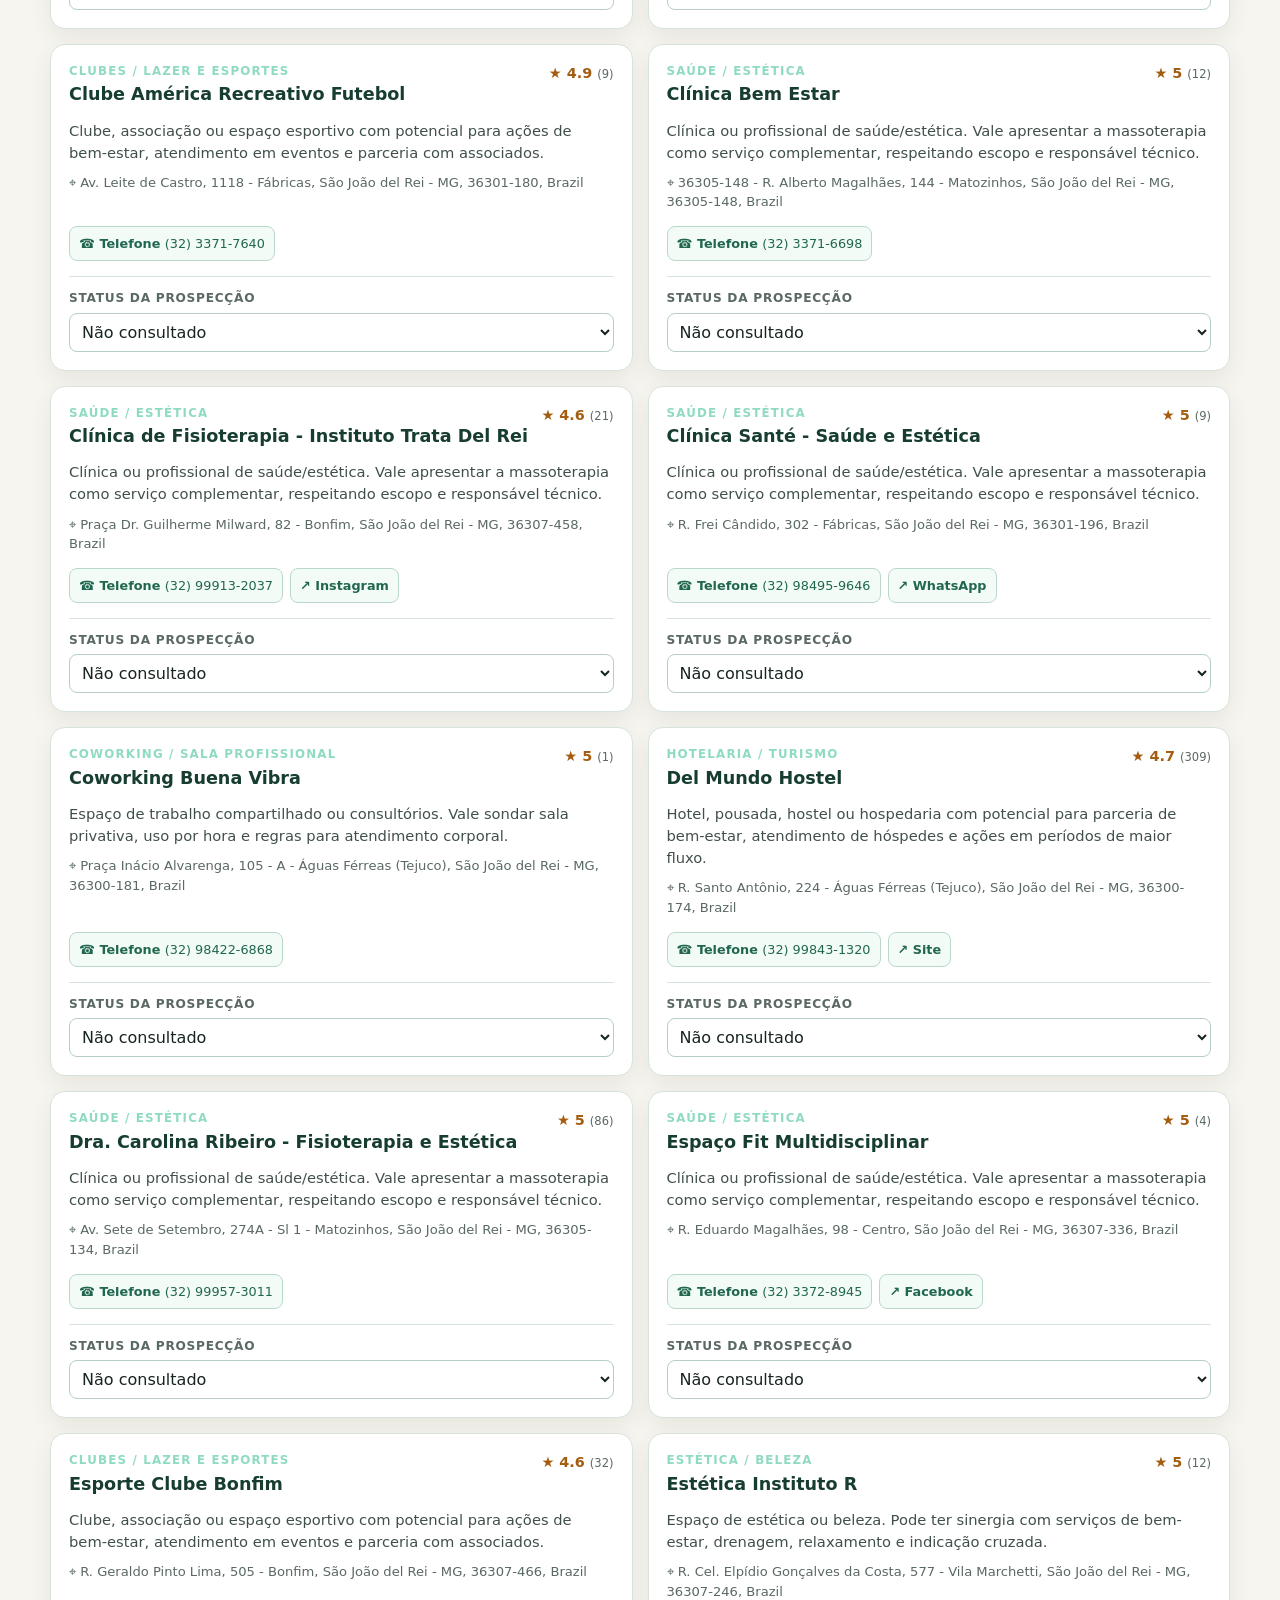
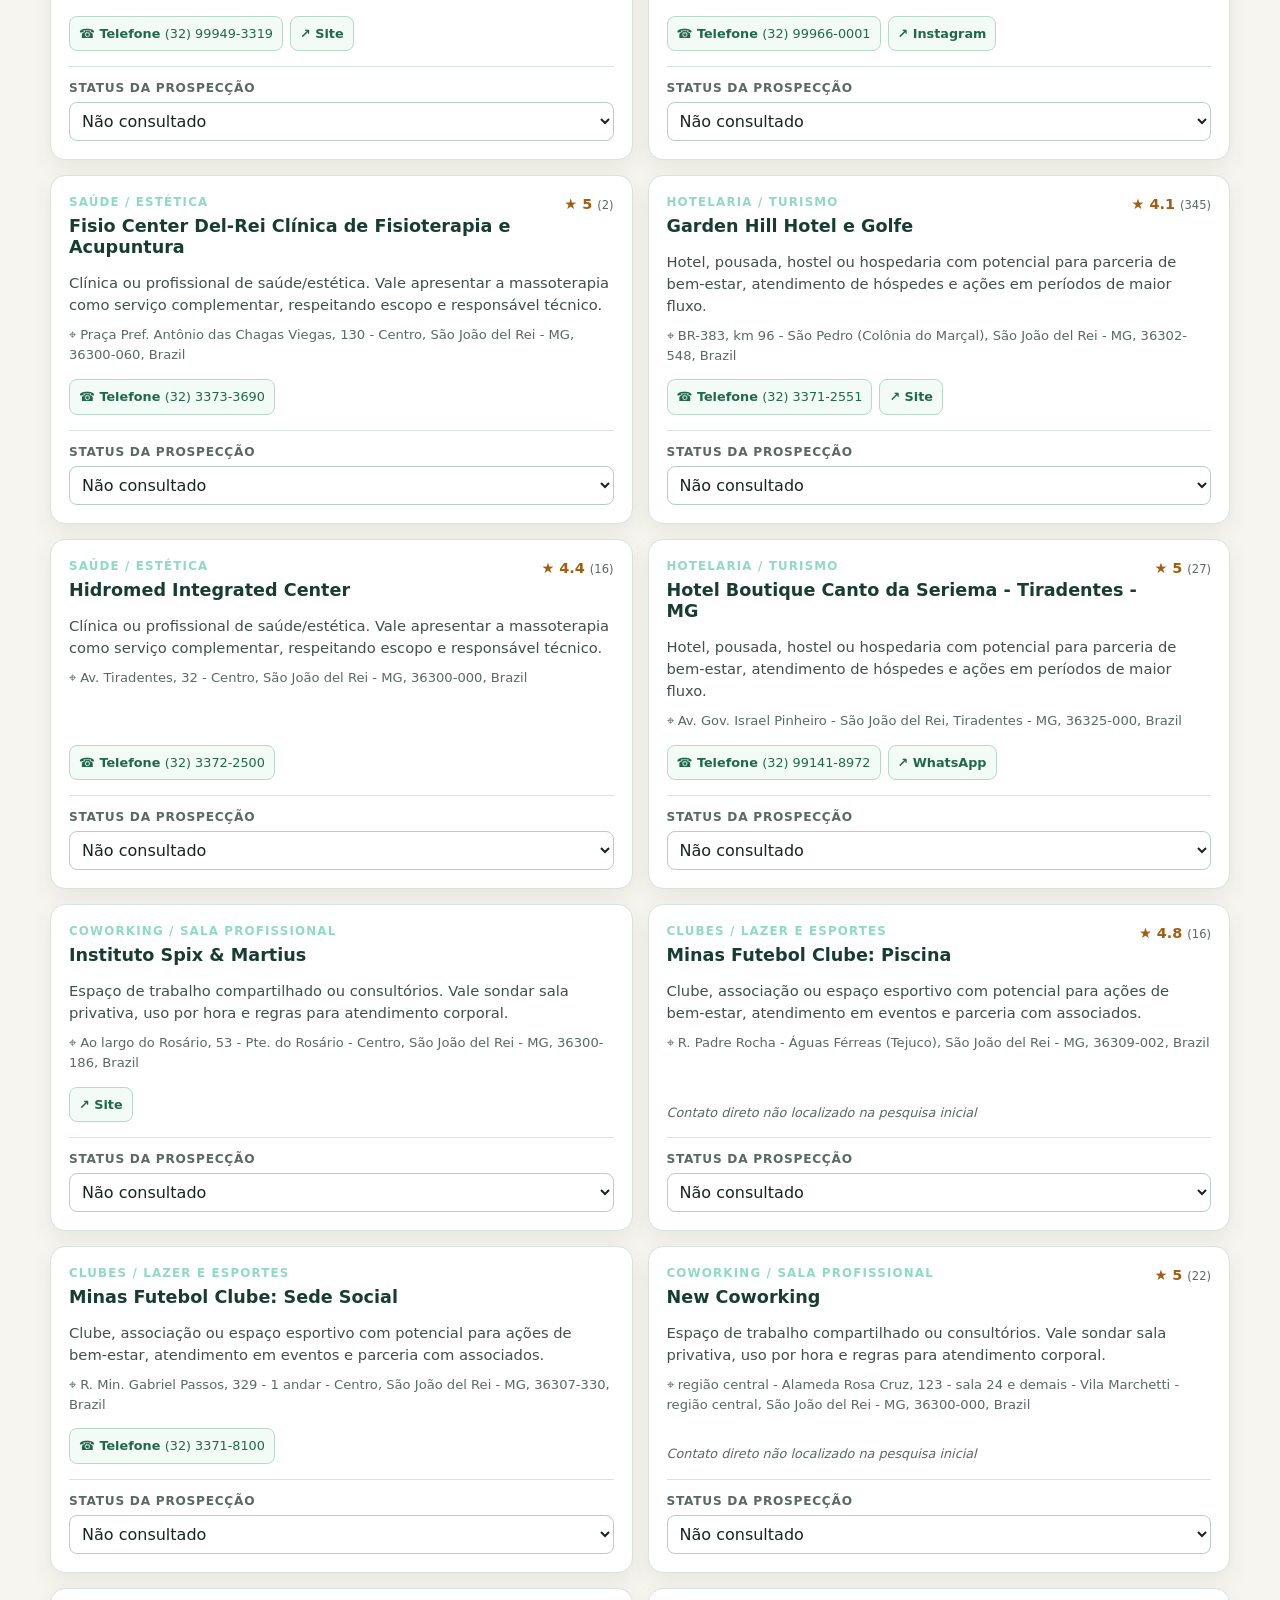
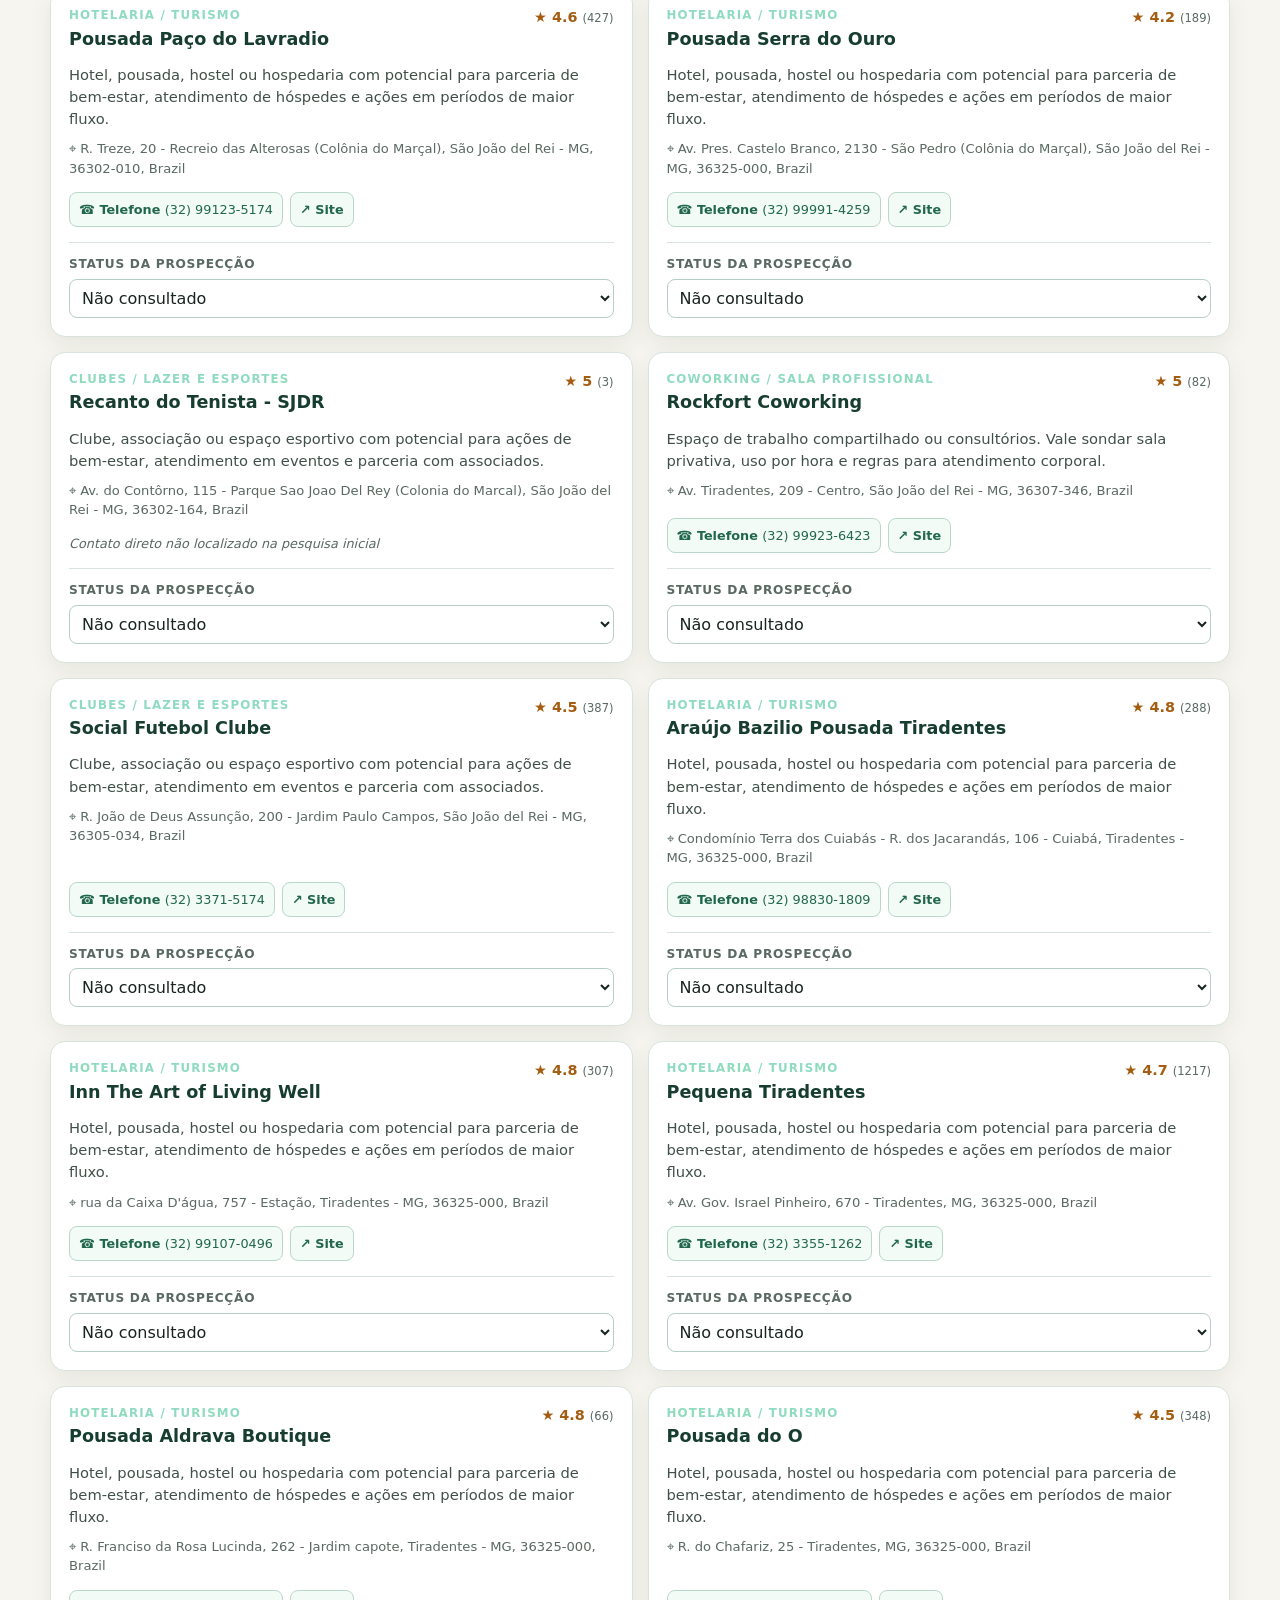
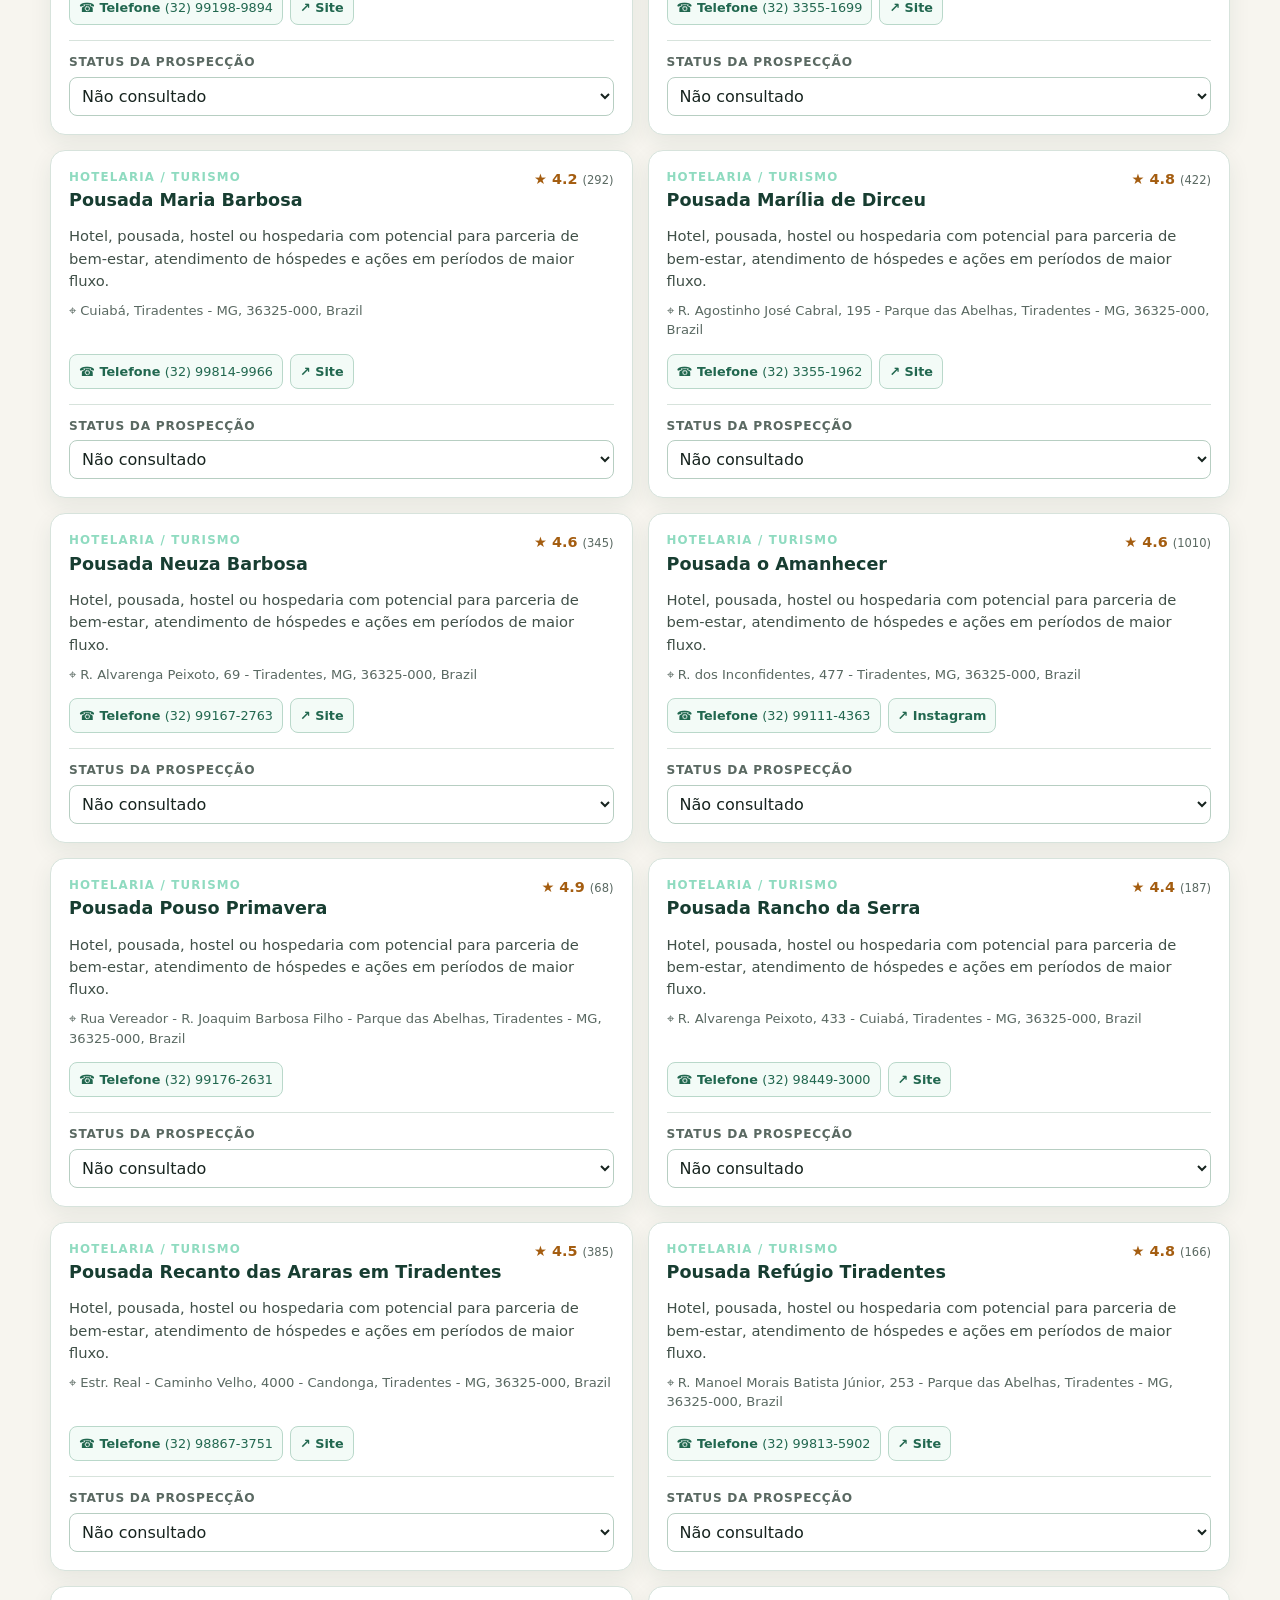
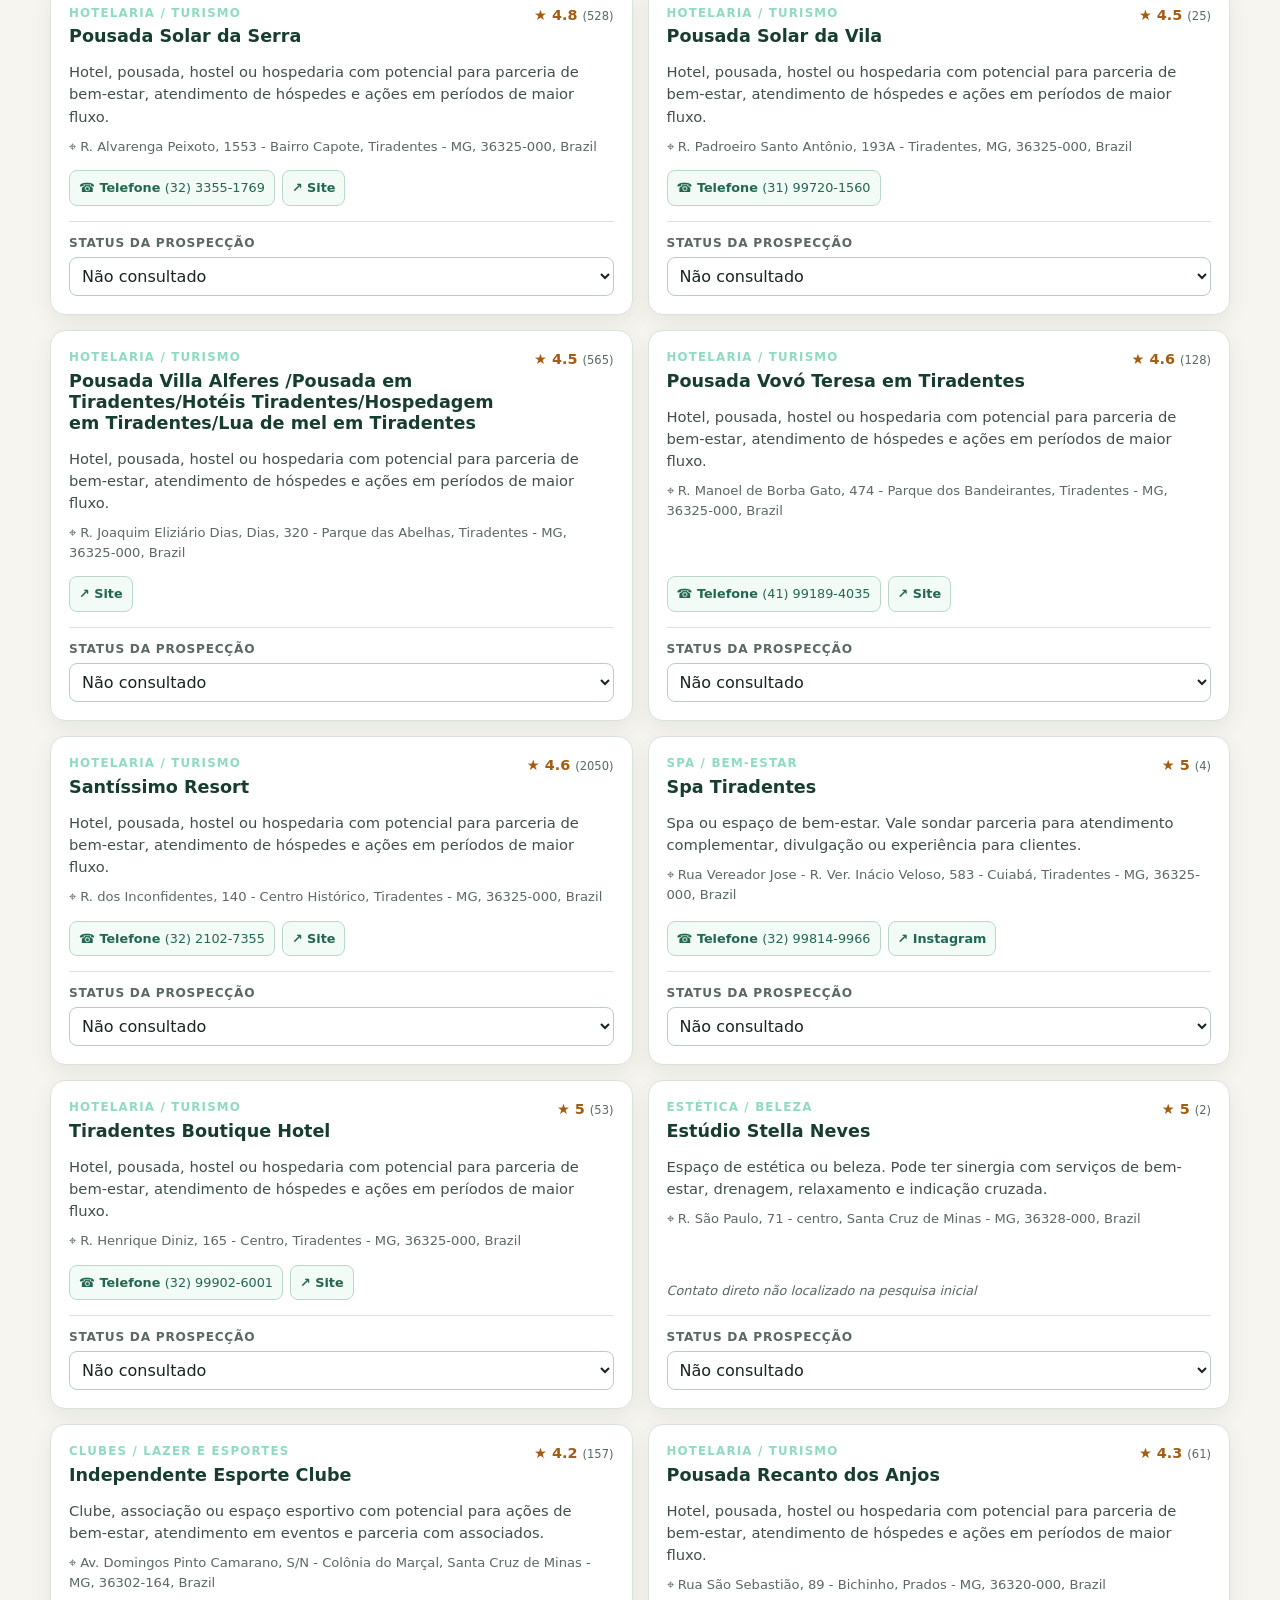
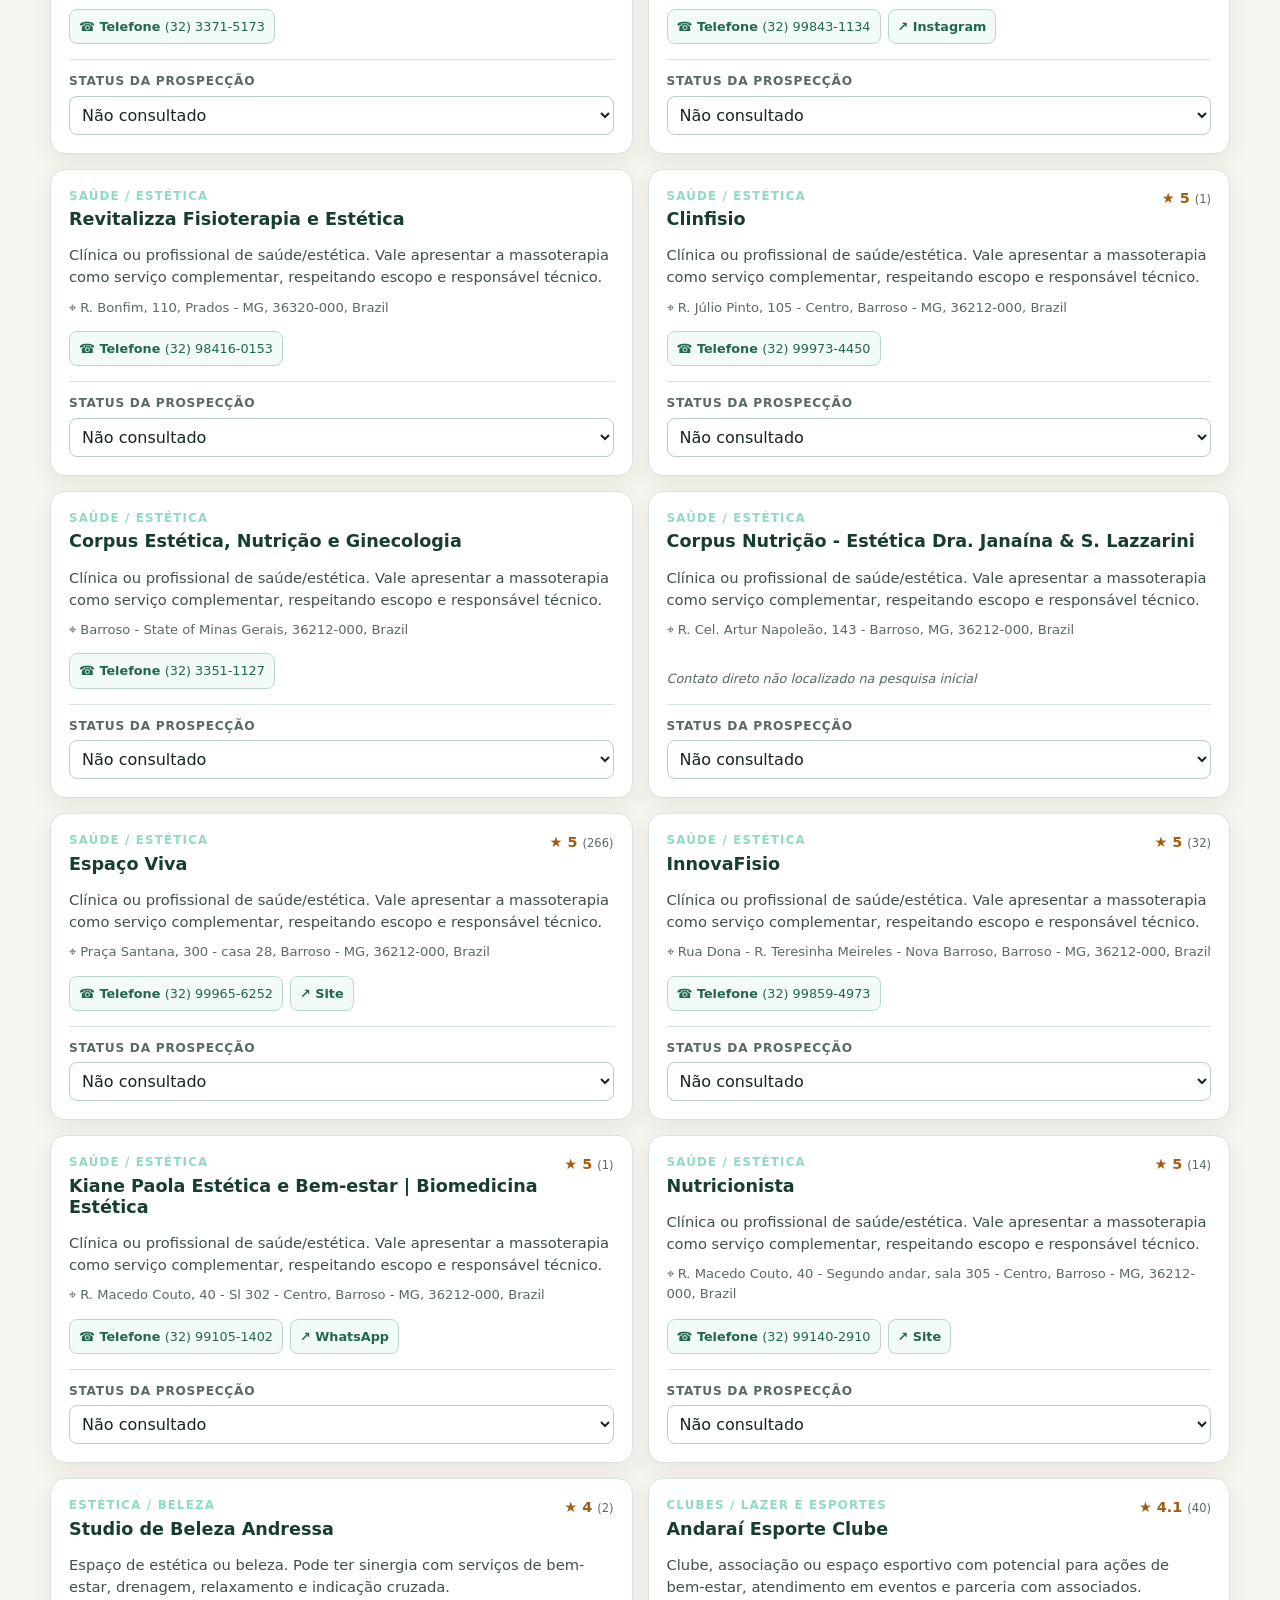
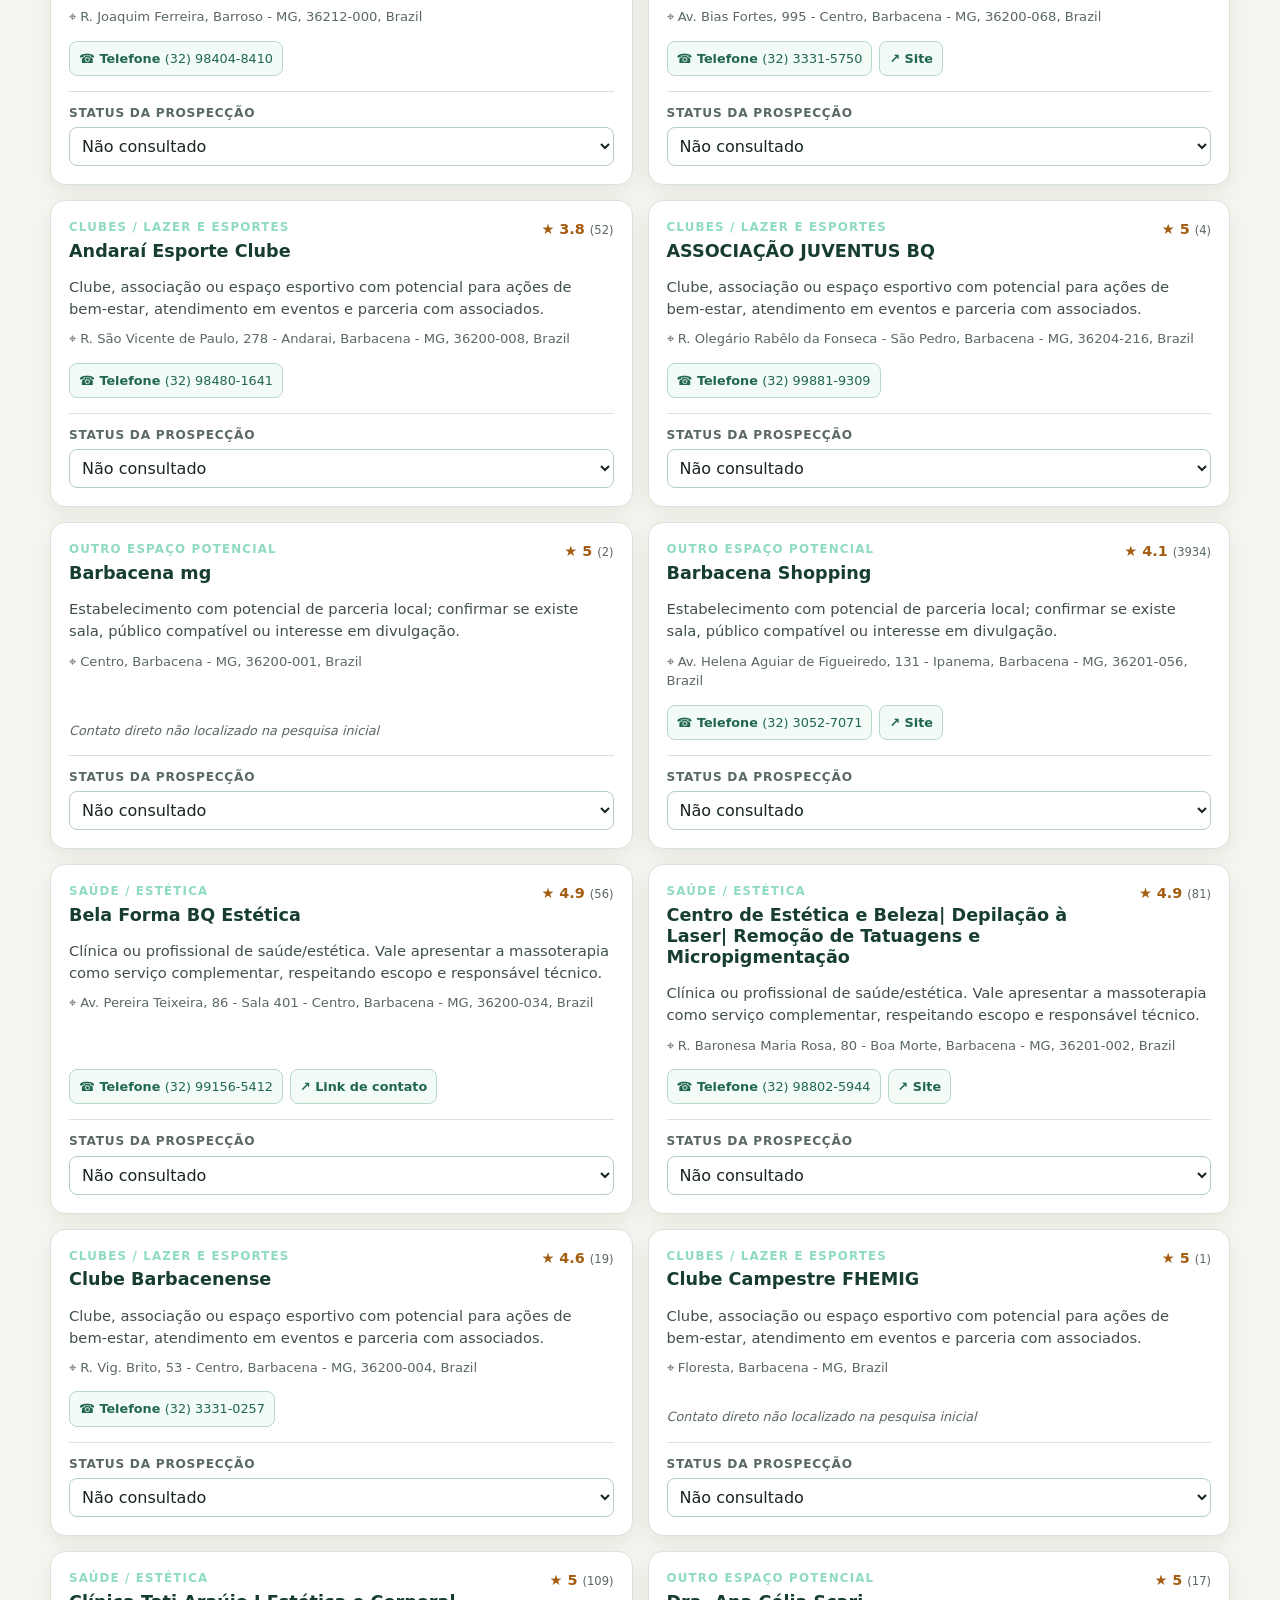
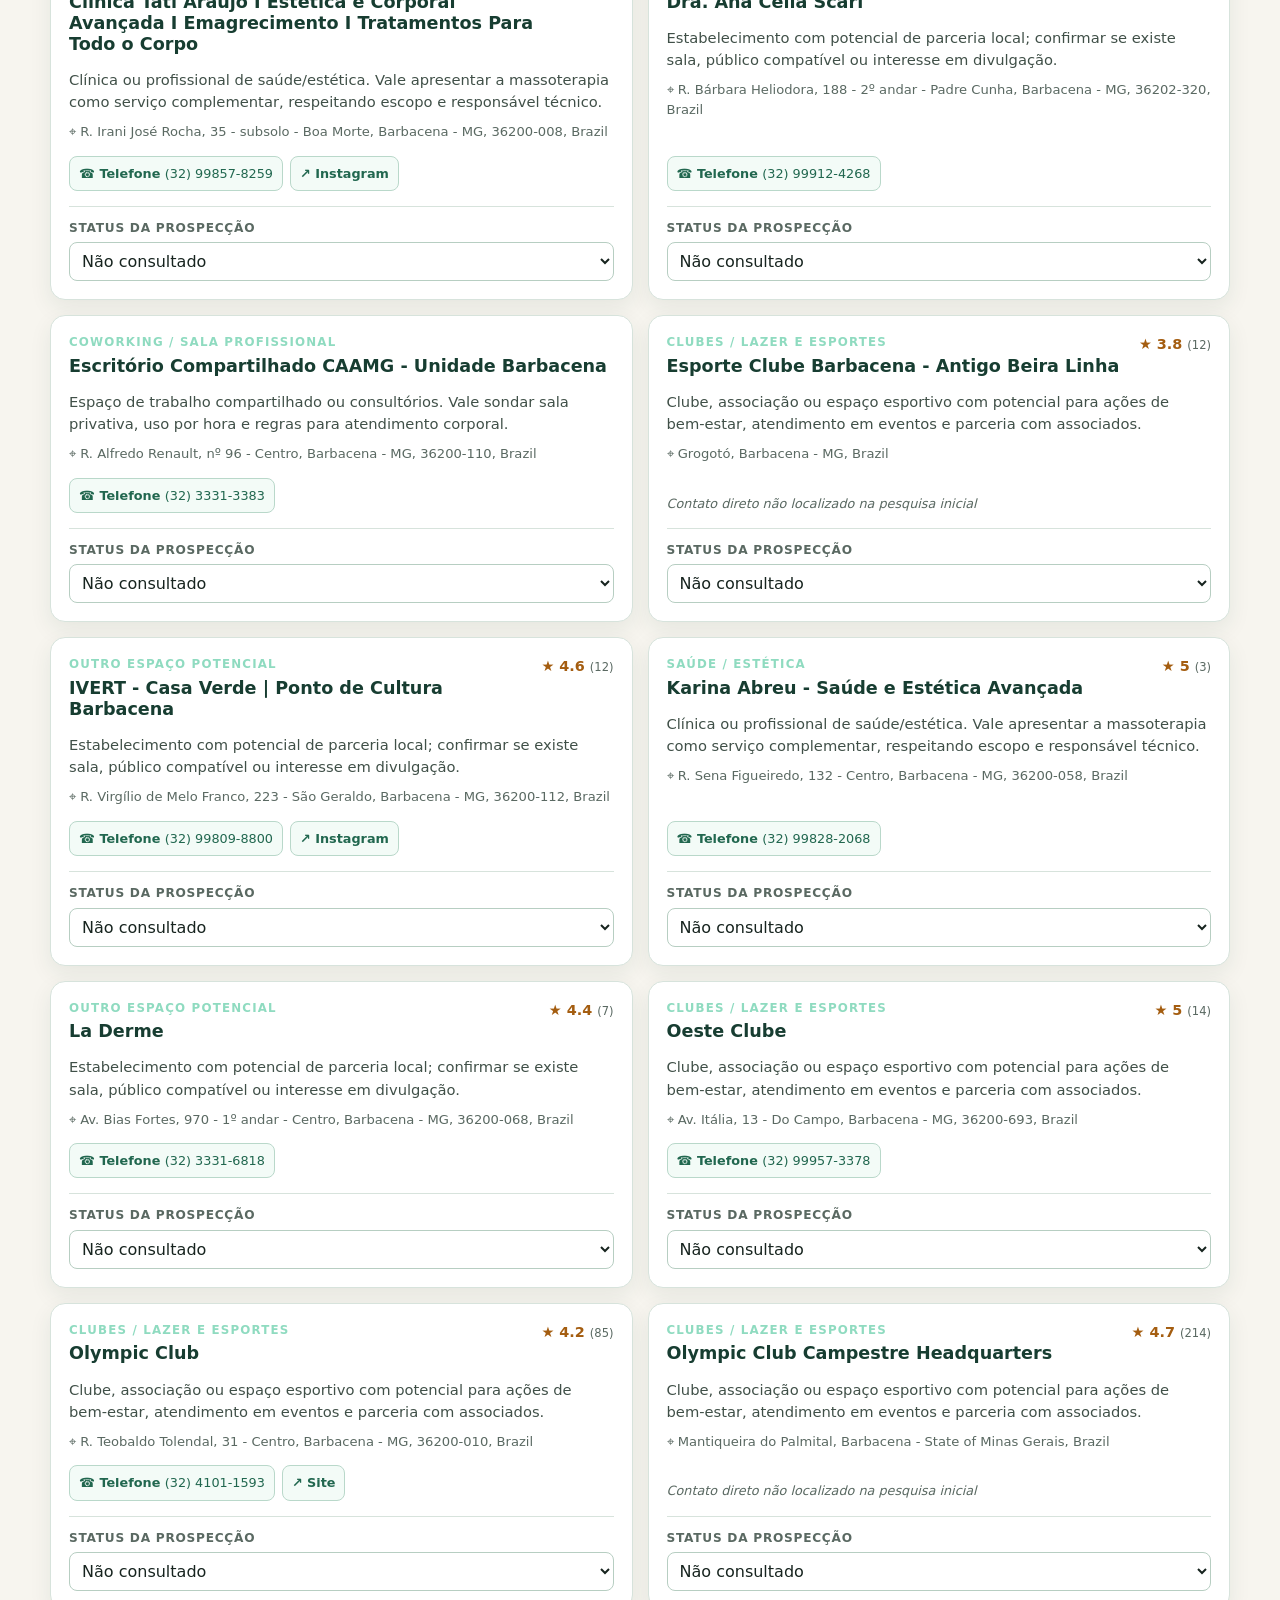
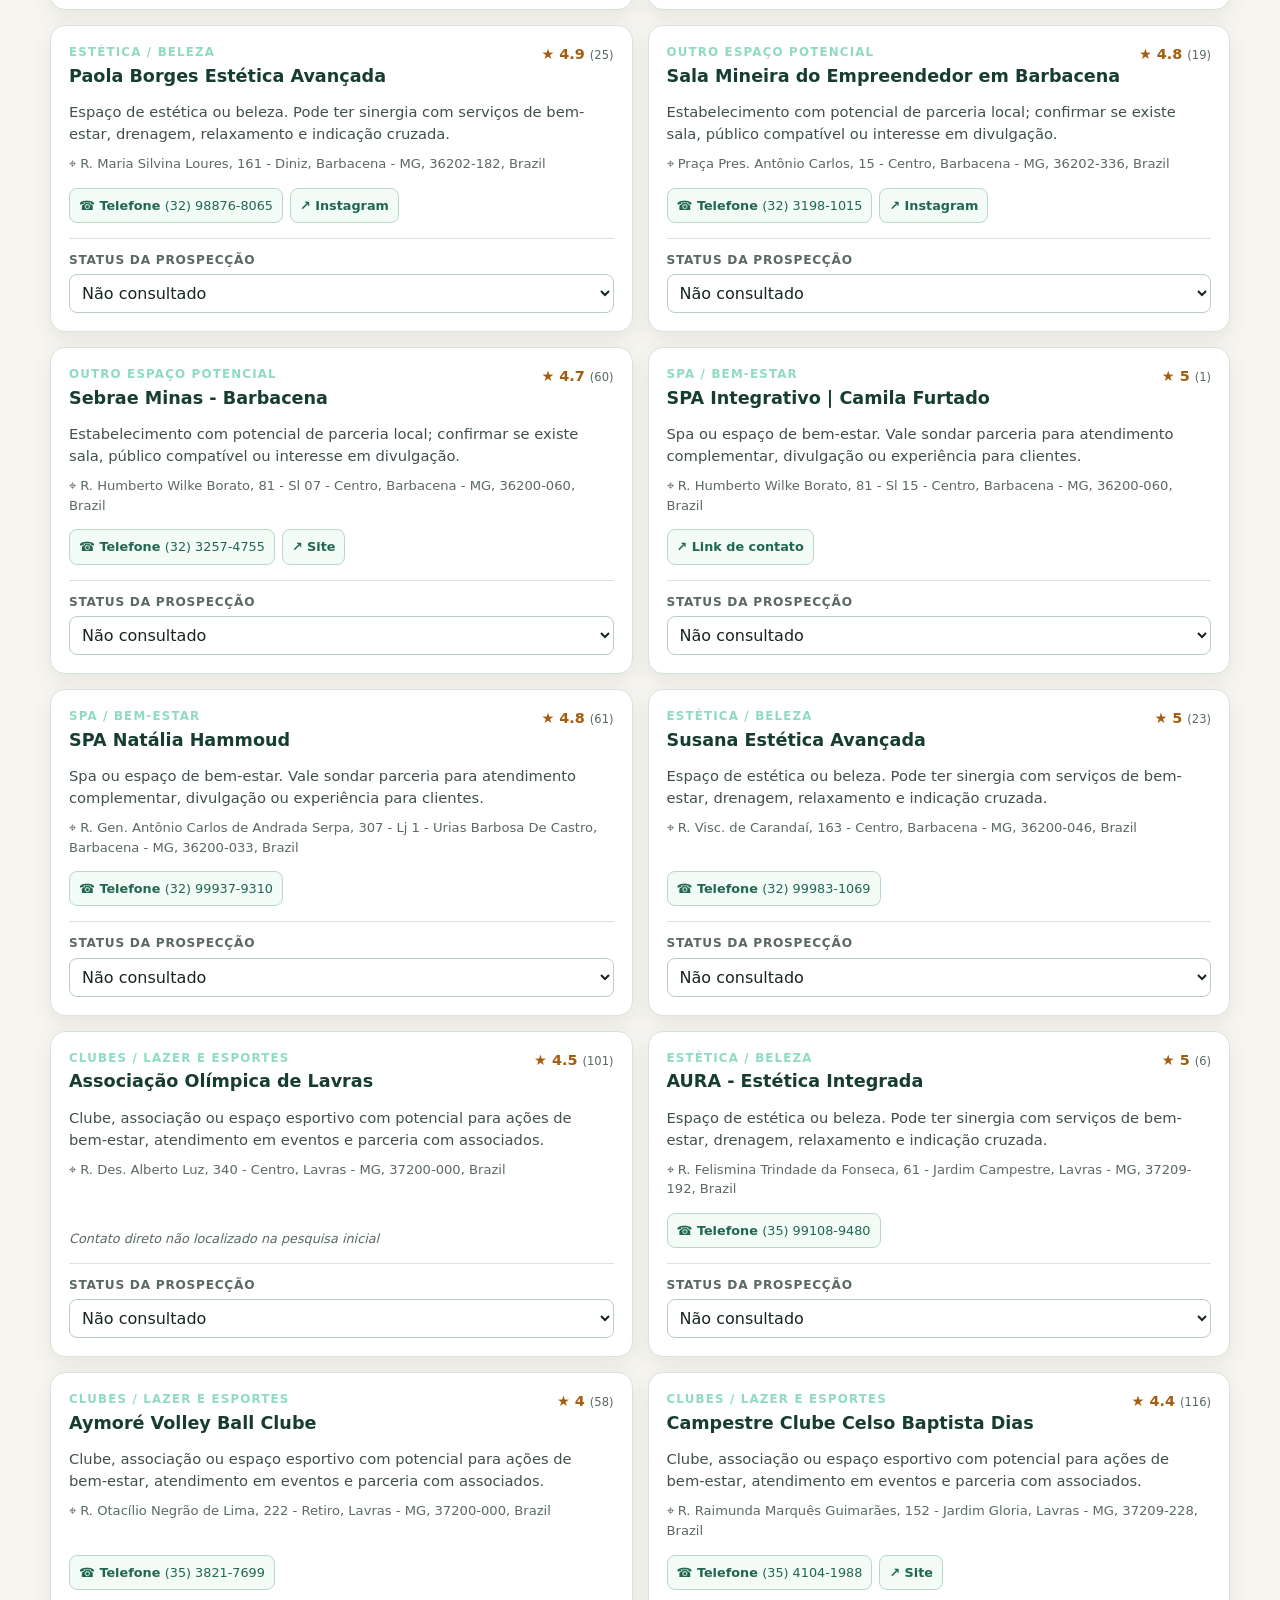
==== commit a6c95eba: "Adicionar referência de valores 2026" ====
--- a/index.html
+++ b/index.html
@@ -1 +1 @@
-<!doctype html><html lang="pt-BR"><head><meta charset="utf-8"><title>Catálogo de Parcerias</title><meta name="description" content="Catálogo de potenciais parceiros para massoterapia em um raio de 100 km de São João del-Rei."><meta name="viewport" content="width=device-width, initial-scale=1"><meta name="theme-color" content="#173d31"><meta property="og:type" content="website"><meta property="og:title" content="Catálogo de Parcerias"><meta property="og:description" content="Potenciais parceiros, coworkings, clínicas, spas e hotéis para massoterapia em até 100 km de São João del-Rei."><link rel="stylesheet" href="assets/css/style.css?v=5"></head><body><header class="hero"><div class="wrap"><div class="kicker">Base de prospecção local</div><h1>Catálogo de Parcerias</h1><p id="scope">Carregando catálogo...</p><div class="stats"><div class="stat"><strong id="total">—</strong><span>locais listados</span></div><div class="stat"><strong id="citiesCount">—</strong><span>cidades cobertas</span></div><div class="stat"><strong id="phones">—</strong><span>com telefone</span></div></div></div></header><main class="wrap"><div class="notice"><strong>Persistência:</strong> os status são salvos automaticamente neste navegador. Use <strong>Exportar acompanhamento</strong> para guardar uma cópia em CSV e levar o histórico para outro dispositivo.</div><section class="toolbar" aria-label="Ferramentas do catálogo"><div class="field wide"><label for="search">Buscar estabelecimento</label><input id="search" type="search" placeholder="Nome, categoria ou endereço"></div><div class="field"><label for="city">Cidade</label><select id="city"><option value="todas">Todas as cidades</option></select></div><div class="field"><label for="statusFilter">Status</label><select id="statusFilter"><option value="todos">Todos os status</option><option value="nao-consultado">Não consultado</option><option value="consultado">Consultado</option><option value="positiva">Positiva</option><option value="negativa">Negativa</option><option value="espera">Em espera</option></select></div><button id="exportBtn" type="button">Exportar acompanhamento</button><button id="clearBtn" type="button" class="secondary">Limpar status</button></section><p id="resultCount" class="result-count" aria-live="polite"></p><section class="grid" id="catalog" aria-live="polite"></section></main><footer><div class="wrap"><strong>Critério:</strong> foram priorizados coworkings, clubes, clínicas, estética, beleza, spas e hotelaria identificados em fichas públicas; estabelecimentos explicitamente identificados como massoterapia foram removidos. A presença no catálogo não significa que o estabelecimento aceite parceria. A busca foi reduzida a um raio geográfico de 100 km a partir de São João del-Rei; os contatos devem ser confirmados antes da abordagem. E-mails não foram localizados de forma confiável na pesquisa inicial.<br><br>Pesquisa inicial: 18/08/2026.</div></footer><script src="assets/js/app.js?v=5"></script></body></html>+<!doctype html><html lang="pt-BR"><head><meta charset="utf-8"><title>Catálogo de Parcerias</title><meta name="description" content="Catálogo de potenciais parceiros para massoterapia em um raio de 100 km de São João del-Rei."><meta name="viewport" content="width=device-width, initial-scale=1"><meta name="theme-color" content="#173d31"><meta property="og:type" content="website"><meta property="og:title" content="Catálogo de Parcerias"><meta property="og:description" content="Potenciais parceiros, coworkings, clínicas, spas e hotéis para massoterapia em até 100 km de São João del-Rei."><link rel="stylesheet" href="assets/css/style.css?v=7"></head><body><header class="hero"><div class="wrap"><div class="kicker">Base de prospecção local</div><h1>Catálogo de Parcerias</h1><p id="scope">Carregando catálogo...</p><nav class="site-links"><a href="referencia-valores-2026/">Referência de valores a cobrar em 2026</a></nav><div class="stats"><div class="stat"><strong id="total">—</strong><span>locais listados</span></div><div class="stat"><strong id="citiesCount">—</strong><span>cidades cobertas</span></div><div class="stat"><strong id="phones">—</strong><span>com telefone</span></div></div></div></header><main class="wrap"><div class="notice"><strong>Persistência:</strong> os status são salvos automaticamente neste navegador. Use <strong>Exportar acompanhamento</strong> para guardar uma cópia em CSV e levar o histórico para outro dispositivo.</div><section class="toolbar" aria-label="Ferramentas do catálogo"><div class="field wide"><label for="search">Buscar estabelecimento</label><input id="search" type="search" placeholder="Nome, categoria ou endereço"></div><div class="field"><label for="city">Cidade</label><select id="city"><option value="todas">Todas as cidades</option></select></div><div class="field"><label for="statusFilter">Status</label><select id="statusFilter"><option value="todos">Todos os status</option><option value="nao-consultado">Não consultado</option><option value="consultado">Consultado</option><option value="positiva">Positiva</option><option value="negativa">Negativa</option><option value="espera">Em espera</option></select></div><button id="exportBtn" type="button">Exportar acompanhamento</button><button id="clearBtn" type="button" class="secondary">Limpar status</button></section><p id="resultCount" class="result-count" aria-live="polite"></p><section class="grid" id="catalog" aria-live="polite"></section></main><footer><div class="wrap"><strong>Critério:</strong> foram priorizados coworkings, clubes, clínicas, estética, beleza, spas e hotelaria identificados em fichas públicas; estabelecimentos explicitamente identificados como massoterapia foram removidos. A presença no catálogo não significa que o estabelecimento aceite parceria. A busca foi reduzida a um raio geográfico de 100 km a partir de São João del-Rei; os contatos devem ser confirmados antes da abordagem. E-mails não foram localizados de forma confiável na pesquisa inicial.<br><br>Pesquisa inicial: 18/08/2026.</div></footer><script src="assets/js/app.js?v=6"></script></body></html>
